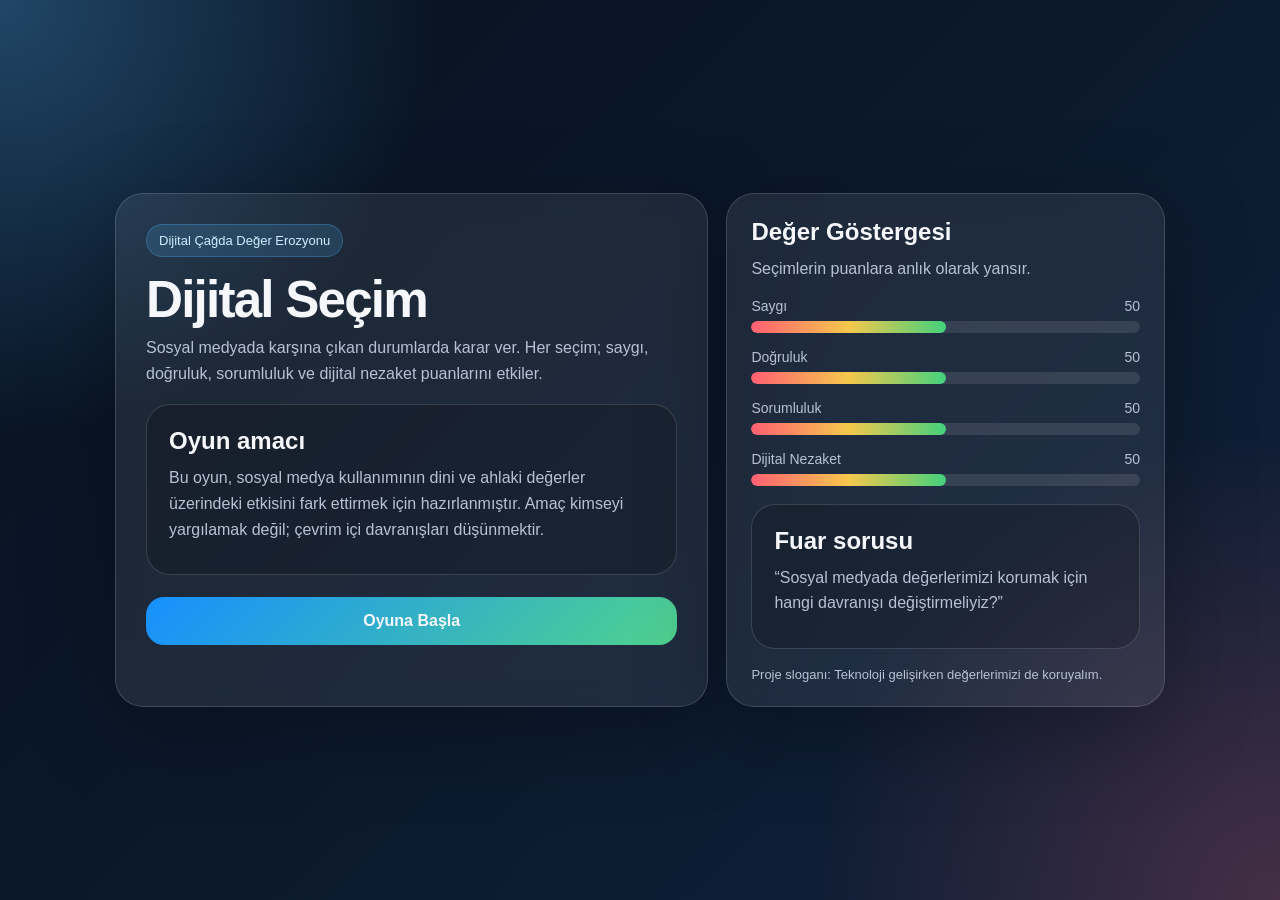
==== index.html @ 3fd540f9 "Rename main.html to index.html" ====
<!DOCTYPE html>
<html lang="tr">
<head>
  <meta charset="UTF-8" />
  <meta name="viewport" content="width=device-width, initial-scale=1.0" />
  <title>Dijital Seçim | Değer Farkındalığı Oyunu</title>
  <style>
    :root {
      --bg-1: #07111f;
      --bg-2: #10213a;
      --card: rgba(255, 255, 255, 0.08);
      --card-2: rgba(255, 255, 255, 0.12);
      --text: #f5f7fb;
      --muted: #b8c2d6;
      --good: #43d17d;
      --warn: #f5c84c;
      --bad: #ff5f72;
      --line: rgba(255, 255, 255, 0.15);
      --accent: #55b7ff;
    }

    * { box-sizing: border-box; }

    body {
      margin: 0;
      min-height: 100vh;
      font-family: Arial, Helvetica, sans-serif;
      color: var(--text);
      background:
        radial-gradient(circle at top left, rgba(85, 183, 255, 0.32), transparent 28%),
        radial-gradient(circle at bottom right, rgba(255, 95, 114, 0.22), transparent 30%),
        linear-gradient(135deg, var(--bg-1), var(--bg-2));
      display: flex;
      align-items: center;
      justify-content: center;
      padding: 22px;
    }

    .app {
      width: min(1050px, 100%);
      display: grid;
      grid-template-columns: 1.15fr 0.85fr;
      gap: 18px;
    }

    .panel, .side {
      background: var(--card);
      border: 1px solid var(--line);
      border-radius: 28px;
      backdrop-filter: blur(14px);
      box-shadow: 0 24px 90px rgba(0, 0, 0, 0.28);
    }

    .panel { padding: 30px; }
    .side { padding: 24px; }

    .tag {
      display: inline-flex;
      gap: 8px;
      align-items: center;
      padding: 8px 12px;
      border-radius: 999px;
      background: rgba(85, 183, 255, 0.16);
      color: #cfeeff;
      font-size: 13px;
      border: 1px solid rgba(85, 183, 255, 0.28);
    }

    h1 {
      margin: 18px 0 8px;
      font-size: clamp(32px, 4vw, 56px);
      line-height: 0.98;
      letter-spacing: -1.8px;
    }

    h2 {
      margin: 0 0 10px;
      font-size: 24px;
    }

    p {
      color: var(--muted);
      line-height: 1.6;
      font-size: 16px;
      margin: 10px 0;
    }

    .screen { display: none; }
    .screen.active { display: block; animation: fade 260ms ease; }

    @keyframes fade {
      from { opacity: 0; transform: translateY(8px); }
      to { opacity: 1; transform: translateY(0); }
    }

    .btns {
      display: grid;
      gap: 12px;
      margin-top: 22px;
    }

    button {
      border: 0;
      cursor: pointer;
      color: var(--text);
      background: var(--card-2);
      border: 1px solid var(--line);
      border-radius: 18px;
      padding: 15px 16px;
      text-align: left;
      font-size: 16px;
      transition: transform 150ms ease, background 150ms ease, border-color 150ms ease;
    }

    button:hover {
      transform: translateY(-2px);
      background: rgba(255, 255, 255, 0.16);
      border-color: rgba(255, 255, 255, 0.32);
    }

    .primary {
      background: linear-gradient(135deg, #168fff, #50d28d);
      border: 0;
      font-weight: 700;
      text-align: center;
    }

    .ghost { text-align: center; }

    .scenario-card {
      margin-top: 18px;
      padding: 22px;
      border-radius: 24px;
      background: rgba(0, 0, 0, 0.20);
      border: 1px solid var(--line);
    }

    .phone {
      min-height: 220px;
      border-radius: 30px;
      border: 10px solid rgba(255, 255, 255, 0.14);
      background: linear-gradient(180deg, rgba(255,255,255,0.10), rgba(255,255,255,0.04));
      padding: 18px;
      position: relative;
      overflow: hidden;
    }

    .post {
      border-radius: 18px;
      background: rgba(255,255,255,0.10);
      padding: 16px;
      border: 1px solid rgba(255,255,255,0.12);
    }

    .post strong { display: block; margin-bottom: 8px; }
    .post small { color: var(--muted); }

    .meter { margin: 16px 0; }
    .meter-row { display: flex; justify-content: space-between; margin-bottom: 7px; color: var(--muted); font-size: 14px; }
    .bar { height: 12px; background: rgba(255,255,255,0.10); border-radius: 999px; overflow: hidden; }
    .fill { height: 100%; width: 50%; border-radius: 999px; transition: width 280ms ease; background: linear-gradient(90deg, var(--bad), var(--warn), var(--good)); }

    .score-box {
      display: grid;
      grid-template-columns: repeat(2, 1fr);
      gap: 12px;
      margin-top: 18px;
    }

    .mini {
      padding: 14px;
      border-radius: 18px;
      background: rgba(255,255,255,0.08);
      border: 1px solid var(--line);
    }

    .mini b { display: block; font-size: 22px; margin-top: 6px; }

    .result-title {
      font-size: clamp(30px, 4vw, 46px);
      margin: 12px 0;
    }

    .notice {
      margin-top: 16px;
      padding: 15px;
      border-radius: 18px;
      background: rgba(245, 200, 76, 0.12);
      border: 1px solid rgba(245, 200, 76, 0.26);
      color: #ffe7a1;
    }

    .footer-note {
      margin-top: 18px;
      font-size: 13px;
      color: var(--muted);
    }

    @media (max-width: 860px) {
      body { align-items: flex-start; }
      .app { grid-template-columns: 1fr; }
      .panel, .side { border-radius: 22px; padding: 22px; }
      .score-box { grid-template-columns: 1fr; }
    }
  </style>
</head>
<body>
  <main class="app">
    <section class="panel">
      <div id="start" class="screen active">
        <span class="tag">Dijital Çağda Değer Erozyonu</span>
        <h1>Dijital Seçim</h1>
        <p>
          Sosyal medyada karşına çıkan durumlarda karar ver. Her seçim; saygı, doğruluk,
          sorumluluk ve dijital nezaket puanlarını etkiler.
        </p>
        <div class="scenario-card">
          <h2>Oyun amacı</h2>
          <p>
            Bu oyun, sosyal medya kullanımının dini ve ahlaki değerler üzerindeki etkisini
            fark ettirmek için hazırlanmıştır. Amaç kimseyi yargılamak değil; çevrim içi
            davranışları düşünmektir.
          </p>
        </div>
        <div class="btns">
          <button class="primary" onclick="startGame()">Oyuna Başla</button>
        </div>
      </div>

      <div id="game" class="screen">
        <span class="tag" id="progressTag">Senaryo 1 / 6</span>
        <h2 id="scenarioTitle">Senaryo</h2>
        <p id="scenarioText"></p>
        <div class="scenario-card">
          <div class="phone">
            <div class="post">
              <strong id="postTitle">Sosyal medya bildirimi</strong>
              <small id="postText"></small>
            </div>
          </div>
        </div>
        <div class="btns" id="choices"></div>
      </div>

      <div id="feedback" class="screen">
        <span class="tag">Seçimin Sonucu</span>
        <h2 id="feedbackTitle"></h2>
        <p id="feedbackText"></p>
        <div class="notice" id="feedbackNotice"></div>
        <div class="btns">
          <button class="primary" onclick="nextScenario()">Devam Et</button>
        </div>
      </div>

      <div id="result" class="screen">
        <span class="tag">Oyun Bitti</span>
        <h1 class="result-title" id="resultTitle"></h1>
        <p id="resultText"></p>
        <div class="score-box">
          <div class="mini">Saygı <b id="finalRespect">0</b></div>
          <div class="mini">Doğruluk <b id="finalTruth">0</b></div>
          <div class="mini">Sorumluluk <b id="finalResponsibility">0</b></div>
          <div class="mini">Dijital Nezaket <b id="finalKindness">0</b></div>
        </div>
        <div class="btns">
          <button class="primary" onclick="restartGame()">Tekrar Oyna</button>
          <button class="ghost" onclick="window.print()">Sonucu Yazdır</button>
        </div>
      </div>
    </section>

    <aside class="side">
      <h2>Değer Göstergesi</h2>
      <p>Seçimlerin puanlara anlık olarak yansır.</p>

      <div class="meter">
        <div class="meter-row"><span>Saygı</span><span id="respectValue">50</span></div>
        <div class="bar"><div class="fill" id="respectBar"></div></div>
      </div>
      <div class="meter">
        <div class="meter-row"><span>Doğruluk</span><span id="truthValue">50</span></div>
        <div class="bar"><div class="fill" id="truthBar"></div></div>
      </div>
      <div class="meter">
        <div class="meter-row"><span>Sorumluluk</span><span id="responsibilityValue">50</span></div>
        <div class="bar"><div class="fill" id="responsibilityBar"></div></div>
      </div>
      <div class="meter">
        <div class="meter-row"><span>Dijital Nezaket</span><span id="kindnessValue">50</span></div>
        <div class="bar"><div class="fill" id="kindnessBar"></div></div>
      </div>

      <div class="scenario-card">
        <h2>Fuar sorusu</h2>
        <p>“Sosyal medyada değerlerimizi korumak için hangi davranışı değiştirmeliyiz?”</p>
      </div>
      <div class="footer-note">
        Proje sloganı: Teknoloji gelişirken değerlerimizi de koruyalım.
      </div>
    </aside>
  </main>

  <script>
    const scenarios = [
      {
        title: "Alay İçeren Paylaşım",
        text: "Bir arkadaşınla dalga geçilen kısa bir video sınıf grubunda paylaşılıyor.",
        postTitle: "Grup paylaşımı",
        postText: "Bir öğrencinin izinsiz çekilmiş görüntüsü komik açıklamalarla paylaşılmış.",
        choices: [
          { text: "Videoyu başkalarına da gönderirim.", effect: { respect: -18, responsibility: -12, kindness: -16 }, title: "Zarar büyüdü", feedback: "İzinsiz ve küçük düşürücü içerik paylaşmak kişinin onurunu zedeler.", notice: "Dijital ortamda da yüz yüze hayattaki saygı ölçüleri geçerlidir." },
          { text: "Sessiz kalırım, karışmam.", effect: { respect: -6, responsibility: -10, kindness: -5 }, title: "Pasif kalındı", feedback: "Sessiz kalmak bazen olumsuz davranışın yayılmasına yol açabilir.", notice: "Doğru davranış, en azından paylaşımı yaymamaktır." },
          { text: "Paylaşmam, grubu uyarırım.", effect: { respect: 15, responsibility: 14, kindness: 15 }, title: "Değeri korudun", feedback: "Kişinin mahremiyetini ve saygınlığını koruyan bir seçim yaptın.", notice: "Saygı, dijital dünyada da temel bir değerdir." }
        ]
      },
      {
        title: "Kaynağı Belirsiz Dini İçerik",
        text: "Sosyal medyada doğruluğu belli olmayan dini bir bilgi karşına çıkıyor.",
        postTitle: "Viral içerik",
        postText: "Paylaşımda kaynak yok; sadece dikkat çekici ve kesin ifadeler kullanılmış.",
        choices: [
          { text: "Hemen paylaşırım, faydalı olabilir.", effect: { truth: -18, responsibility: -10 }, title: "Doğruluk zayıfladı", feedback: "Kaynağı belirsiz dini içerikleri paylaşmak yanlış bilginin yayılmasına neden olabilir.", notice: "Dini konularda kaynak kontrolü daha fazla sorumluluk gerektirir." },
          { text: "Kaynağını araştırırım.", effect: { truth: 18, responsibility: 14 }, title: "Bilinçli seçim", feedback: "Bilgiyi sorgulamak ve güvenilir kaynağa bakmak doğru bir dijital davranıştır.", notice: "Paylaşmadan önce doğrulamak dijital ahlakın parçasıdır." },
          { text: "Yorumlarda sert tartışmaya girerim.", effect: { respect: -10, kindness: -14, truth: -4 }, title: "Üslup bozuldu", feedback: "Doğruyu savunurken kullanılan dil de önemlidir.", notice: "Saygılı üslup, değerleri korumanın bir yoludur." }
        ]
      },
      {
        title: "Hakaretli Yorumlar",
        text: "Bir gönderinin altında inançlara ve kişisel değerlere yönelik küçümseyici yorumlar görüyorsun.",
        postTitle: "Yorumlar bölümü",
        postText: "Bazı kullanıcılar farklı düşünen kişilere hakaret ediyor.",
        choices: [
          { text: "Ben de aynı sertlikle cevap veririm.", effect: { respect: -14, kindness: -16 }, title: "Gerilim arttı", feedback: "Hakarete hakaretle karşılık vermek ortamı daha da kırıcı hale getirir.", notice: "Dijital nezaket, anlaşmazlık anında da korunmalıdır." },
          { text: "Saygılı bir dille karşı görüşümü yazarım.", effect: { respect: 14, kindness: 12, truth: 6 }, title: "Olgun tutum", feedback: "Farklı fikirler karşısında saygılı dil kullanmak değer bilincini güçlendirir.", notice: "Üslup, mesajın kendisi kadar etkilidir." },
          { text: "Hakaretleri beğenirim.", effect: { respect: -16, kindness: -14, responsibility: -8 }, title: "Olumsuzluk desteklendi", feedback: "Beğeni ve etkileşim de bir davranış biçimidir; kırıcı dili görünür kılabilir.", notice: "Etkileşim vermek, içeriği yaymanın bir parçası olabilir." }
        ]
      },
      {
        title: "Mahremiyet ve Gösteriş",
        text: "Bir arkadaşın özel hayatına ait bir görüntü izinsiz olarak paylaşılmış.",
        postTitle: "Hikaye paylaşımı",
        postText: "Görüntü ilgi çekiyor ancak kişinin izni olup olmadığı belli değil.",
        choices: [
          { text: "Ekran görüntüsü alıp saklarım.", effect: { respect: -12, responsibility: -12, kindness: -8 }, title: "Mahremiyet ihlali", feedback: "İzinsiz görüntüleri saklamak veya yaymak mahremiyete zarar verir.", notice: "Mahremiyet, dijital çağda korunması gereken temel değerlerden biridir." },
          { text: "Paylaşımı yaymadan kişiyi uyarırım.", effect: { respect: 14, responsibility: 16, kindness: 10 }, title: "Sorumlu davranış", feedback: "Paylaşımı büyütmeden ilgili kişiyi uyarmak daha doğru bir yoldur.", notice: "Her içeriğe erişebilmek, onu paylaşma hakkı vermez." },
          { text: "Herkes görmüş zaten, ben de paylaşırım.", effect: { respect: -18, responsibility: -16, kindness: -12 }, title: "Zarar çoğaldı", feedback: "Bir yanlışın yaygın olması onu doğru yapmaz.", notice: "Dijital kalabalığa uymak yerine değer temelli karar vermek gerekir." }
        ]
      },
      {
        title: "Kıyaslama Baskısı",
        text: "Sosyal medyada herkesin hayatı kusursuz görünmektedir. Kendini yetersiz hissetmeye başlıyorsun.",
        postTitle: "Akış ekranı",
        postText: "Sürekli başarı, lüks ve kusursuz yaşam görüntüleri karşına çıkıyor.",
        choices: [
          { text: "Kendimi sürekli başkalarıyla kıyaslarım.", effect: { responsibility: -8, kindness: -6 }, title: "Algı baskısı", feedback: "Sosyal medya çoğu zaman hayatın seçilmiş ve düzenlenmiş kısmını gösterir.", notice: "Kendi değerini beğeni ve gösteriş üzerinden ölçmek sağlıklı değildir." },
          { text: "Kullanım süreme sınır koyarım.", effect: { responsibility: 16, kindness: 6 }, title: "Kontrol sende", feedback: "Süreyi kontrol etmek sosyal medyanın etkisini azaltabilir.", notice: "Bilinçli kullanım, değerleri korumanın pratik yollarından biridir." },
          { text: "Daha fazla ilgi görmek için abartılı paylaşımlar yaparım.", effect: { truth: -10, responsibility: -8 }, title: "Gerçeklik zedelendi", feedback: "Onay arayışı, kişinin davranışlarını ve değer algısını etkileyebilir.", notice: "Dijital görünürlük, kişiliğin ölçüsü değildir." }
        ]
      },
      {
        title: "Dijital Zaman Yönetimi",
        text: "Ders, aile ve ibadet/kişisel gelişim zamanın sosyal medya nedeniyle aksıyor.",
        postTitle: "Bildirimler",
        postText: "Arka arkaya gelen bildirimler planladığın işleri geciktiriyor.",
        choices: [
          { text: "Bildirimleri kapatıp belirli saatlerde kullanırım.", effect: { responsibility: 18, truth: 4, kindness: 4 }, title: "Denge kuruldu", feedback: "Teknolojiyi amaç değil araç olarak kullanmak dengeli bir tercihtir.", notice: "Zaman yönetimi, sorumluluk değerinin dijital alandaki karşılığıdır." },
          { text: "Biraz daha bakarım, sonra bırakırım.", effect: { responsibility: -8 }, title: "Erteleme başladı", feedback: "Sınırsız kullanım çoğu zaman planları aksatır.", notice: "Küçük ertelemeler zamanla alışkanlığa dönüşebilir." },
          { text: "Tüm zamanımı akışta geçiririm.", effect: { responsibility: -18, respect: -4 }, title: "Denge kayboldu", feedback: "Sosyal medya günlük sorumlulukların önüne geçtiğinde sorun oluşur.", notice: "Kontrolsüz kullanım değer ve davranış dengesini zayıflatabilir." }
        ]
      }
    ];

    let index = 0;
    let scores = {
      respect: 50,
      truth: 50,
      responsibility: 50,
      kindness: 50
    };

    function clamp(value) {
      return Math.max(0, Math.min(100, value));
    }

    function showScreen(id) {
      document.querySelectorAll('.screen').forEach(screen => screen.classList.remove('active'));
      document.getElementById(id).classList.add('active');
    }

    function updateMeters() {
      const pairs = [
        ['respect', 'respectValue', 'respectBar'],
        ['truth', 'truthValue', 'truthBar'],
        ['responsibility', 'responsibilityValue', 'responsibilityBar'],
        ['kindness', 'kindnessValue', 'kindnessBar']
      ];

      pairs.forEach(([key, valueId, barId]) => {
        document.getElementById(valueId).textContent = scores[key];
        document.getElementById(barId).style.width = scores[key] + '%';
      });
    }

    function startGame() {
      index = 0;
      scores = { respect: 50, truth: 50, responsibility: 50, kindness: 50 };
      updateMeters();
      renderScenario();
      showScreen('game');
    }

    function renderScenario() {
      const scenario = scenarios[index];
      document.getElementById('progressTag').textContent = `Senaryo ${index + 1} / ${scenarios.length}`;
      document.getElementById('scenarioTitle').textContent = scenario.title;
      document.getElementById('scenarioText').textContent = scenario.text;
      document.getElementById('postTitle').textContent = scenario.postTitle;
      document.getElementById('postText').textContent = scenario.postText;

      const choices = document.getElementById('choices');
      choices.innerHTML = '';
      scenario.choices.forEach((choice, choiceIndex) => {
        const button = document.createElement('button');
        button.textContent = choice.text;
        button.onclick = () => choose(choiceIndex);
        choices.appendChild(button);
      });
    }

    function choose(choiceIndex) {
      const choice = scenarios[index].choices[choiceIndex];
      Object.keys(choice.effect).forEach(key => {
        scores[key] = clamp(scores[key] + choice.effect[key]);
      });
      updateMeters();

      document.getElementById('feedbackTitle').textContent = choice.title;
      document.getElementById('feedbackText').textContent = choice.feedback;
      document.getElementById('feedbackNotice').textContent = choice.notice;
      showScreen('feedback');
    }

    function nextScenario() {
      index += 1;
      if (index >= scenarios.length) {
        finishGame();
      } else {
        renderScenario();
        showScreen('game');
      }
    }

    function finishGame() {
      const total = scores.respect + scores.truth + scores.responsibility + scores.kindness;
      const average = Math.round(total / 4);
      let title = '';
      let text = '';

      if (average >= 75) {
        title = 'Bilinçli Dijital Kullanıcı';
        text = 'Seçimlerin, sosyal medyada değerleri koruyan ve sorumluluk alan bir yaklaşım gösteriyor.';
      } else if (average >= 50) {
        title = 'Geliştirilebilir Farkındalık';
        text = 'Bazı seçimlerin olumlu, bazıları riskli. Dijital ortamda paylaşmadan ve tepki vermeden önce düşünmek önemli.';
      } else {
        title = 'Değer Erozyonu Riski';
        text = 'Seçimlerin, sosyal medyada saygı, doğruluk ve sorumluluk açısından dikkat edilmesi gereken noktalar olduğunu gösteriyor.';
      }

      document.getElementById('resultTitle').textContent = title;
      document.getElementById('resultText').textContent = text;
      document.getElementById('finalRespect').textContent = scores.respect;
      document.getElementById('finalTruth').textContent = scores.truth;
      document.getElementById('finalResponsibility').textContent = scores.responsibility;
      document.getElementById('finalKindness').textContent = scores.kindness;
      showScreen('result');
    }

    function restartGame() {
      startGame();
    }

    updateMeters();
  </script>
</body>
</html>
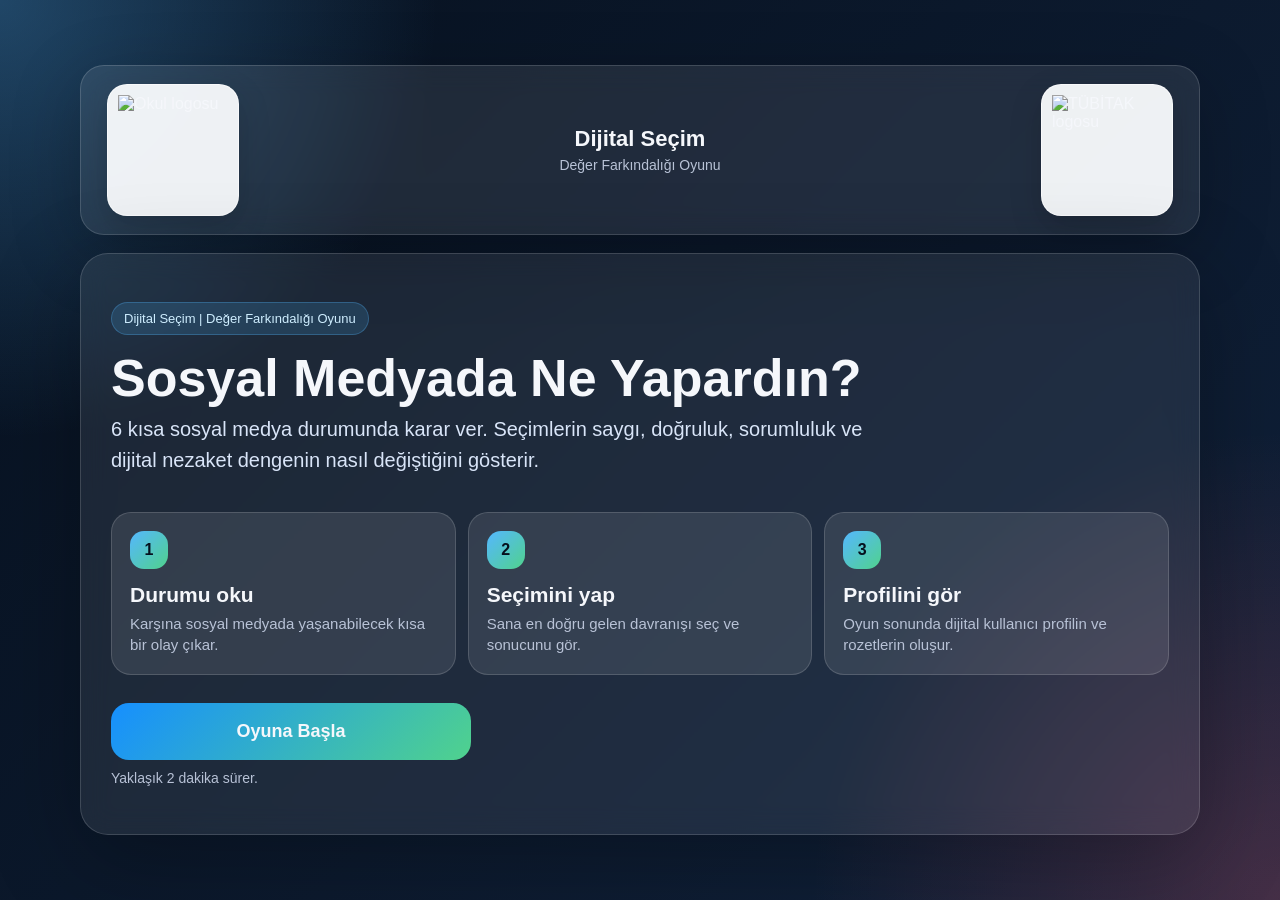
==== commit 83254811: "Add scenarioPool and randomized scenario selection Rename the static scenarios array to scenarioPool" ====
--- a/index.html
+++ b/index.html
@@ -17,6 +17,8 @@
       --bad: #ff5f72;
       --line: rgba(255, 255, 255, 0.15);
       --accent: #55b7ff;
+      --accent-2: #50d28d;
+      --ink: #121820;
     }
 
     * { box-sizing: border-box; }
@@ -37,10 +39,156 @@
     }
 
     .app {
-      width: min(1050px, 100%);
+      width: min(1120px, 100%);
       display: grid;
       grid-template-columns: 1.15fr 0.85fr;
       gap: 18px;
+    }
+
+    .brand-strip {
+      grid-column: 1 / -1;
+      display: grid;
+      grid-template-columns: 142px minmax(0, 1fr) 142px;
+      align-items: center;
+      gap: 22px;
+      min-height: 150px;
+      padding: 18px 26px;
+      background: rgba(255, 255, 255, 0.09);
+      border: 1px solid var(--line);
+      border-radius: 24px;
+      backdrop-filter: blur(14px);
+      box-shadow: 0 18px 70px rgba(0, 0, 0, 0.22);
+    }
+
+    .logo-frame {
+      display: flex;
+      align-items: center;
+      justify-content: center;
+      background: rgba(248, 250, 252, 0.96);
+      border: 1px solid rgba(255, 255, 255, 0.62);
+      border-radius: 20px;
+      box-shadow: 0 12px 32px rgba(0, 0, 0, 0.18);
+    }
+
+    .logo-frame.school-frame {
+      width: 132px;
+      height: 132px;
+      justify-self: start;
+      padding: 10px;
+    }
+
+    .logo-frame.tubitak-frame {
+      width: 132px;
+      height: 132px;
+      justify-self: end;
+      padding: 10px;
+    }
+
+    .brand-logo {
+      width: 100%;
+      height: 100%;
+      object-fit: contain;
+      display: block;
+    }
+
+    .brand-title {
+      min-width: 0;
+      text-align: center;
+      line-height: 1.2;
+    }
+
+    .brand-title strong {
+      display: block;
+      font-size: 22px;
+      letter-spacing: 0;
+    }
+
+    .brand-title span {
+      display: block;
+      margin-top: 4px;
+      color: var(--muted);
+      font-size: 14px;
+    }
+
+    .app[data-screen="start"] .panel {
+      grid-column: 1 / -1;
+    }
+
+    .app[data-screen="start"] .side {
+      display: none;
+    }
+
+    .start-screen {
+      min-height: 520px;
+      display: grid;
+      align-content: center;
+    }
+
+    .start-hero {
+      max-width: 820px;
+    }
+
+    .hero-copy {
+      max-width: 760px;
+      color: #d9e5f8;
+      font-size: 20px;
+      line-height: 1.55;
+    }
+
+    .play-steps {
+      display: grid;
+      grid-template-columns: repeat(3, 1fr);
+      gap: 12px;
+      margin-top: 26px;
+    }
+
+    .play-step {
+      min-height: 138px;
+      padding: 18px;
+      border-radius: 20px;
+      background: rgba(255,255,255,0.10);
+      border: 1px solid var(--line);
+    }
+
+    .step-number {
+      width: 38px;
+      height: 38px;
+      display: grid;
+      place-items: center;
+      margin-bottom: 14px;
+      border-radius: 14px;
+      background: linear-gradient(135deg, var(--accent), var(--accent-2));
+      color: #06101d;
+      font-weight: 800;
+    }
+
+    .play-step b {
+      display: block;
+      margin-bottom: 6px;
+      font-size: 21px;
+    }
+
+    .play-step span:not(.step-number) {
+      color: var(--muted);
+      font-size: 15px;
+      line-height: 1.45;
+    }
+
+    .start-action {
+      display: grid;
+      gap: 10px;
+      margin-top: 28px;
+    }
+
+    .start-action .primary {
+      max-width: 360px;
+      padding: 18px 22px;
+      font-size: 18px;
+    }
+
+    .time-note {
+      color: var(--muted);
+      font-size: 14px;
     }
 
     .panel, .side {
@@ -68,9 +216,9 @@
 
     h1 {
       margin: 18px 0 8px;
-      font-size: clamp(32px, 4vw, 56px);
+      font-size: 52px;
       line-height: 0.98;
-      letter-spacing: -1.8px;
+      letter-spacing: 0;
     }
 
     h2 {
@@ -87,6 +235,7 @@
 
     .screen { display: none; }
     .screen.active { display: block; animation: fade 260ms ease; }
+    .screen.active.start-screen { display: grid; }
 
     @keyframes fade {
       from { opacity: 0; transform: translateY(8px); }
@@ -127,20 +276,90 @@
 
     .ghost { text-align: center; }
 
+    .choice-button {
+      display: grid;
+      gap: 6px;
+    }
+
+    .choice-title {
+      font-weight: 700;
+      line-height: 1.35;
+    }
+
+    .scenario-head {
+      display: flex;
+      align-items: center;
+      gap: 14px;
+      margin-top: 18px;
+    }
+
+    .category-icon {
+      width: 54px;
+      height: 54px;
+      flex: 0 0 54px;
+      display: grid;
+      place-items: center;
+      border-radius: 18px;
+      background: linear-gradient(135deg, rgba(85, 183, 255, 0.28), rgba(80, 210, 141, 0.22));
+      border: 1px solid rgba(255,255,255,0.18);
+      color: #ffffff;
+      font-size: 20px;
+      font-weight: 800;
+    }
+
+    .scenario-kicker {
+      margin: 0 0 4px;
+      color: var(--muted);
+      font-size: 13px;
+    }
+
+    .scenario-head h2 {
+      margin: 0;
+    }
+
+    .decision-box {
+      margin-top: 18px;
+      padding: 20px;
+      border-radius: 22px;
+      background: rgba(85, 183, 255, 0.16);
+      border: 1px solid rgba(85, 183, 255, 0.34);
+      box-shadow: inset 0 1px 0 rgba(255,255,255,0.08);
+    }
+
+    .decision-label {
+      display: inline-flex;
+      margin-bottom: 10px;
+      padding: 6px 10px;
+      border-radius: 999px;
+      background: rgba(255,255,255,0.14);
+      color: #d8f1ff;
+      font-size: 12px;
+      font-weight: 700;
+      letter-spacing: 0;
+    }
+
+    .decision-box p {
+      margin: 0;
+      color: #ffffff;
+      font-size: 19px;
+      line-height: 1.55;
+      font-weight: 700;
+    }
+
     .scenario-card {
       margin-top: 18px;
-      padding: 22px;
+      padding: 18px;
       border-radius: 24px;
       background: rgba(0, 0, 0, 0.20);
       border: 1px solid var(--line);
     }
 
     .phone {
-      min-height: 220px;
-      border-radius: 30px;
-      border: 10px solid rgba(255, 255, 255, 0.14);
+      min-height: 142px;
+      border-radius: 24px;
+      border: 7px solid rgba(255, 255, 255, 0.14);
       background: linear-gradient(180deg, rgba(255,255,255,0.10), rgba(255,255,255,0.04));
-      padding: 18px;
+      padding: 14px;
       position: relative;
       overflow: hidden;
     }
@@ -155,8 +374,77 @@
     .post strong { display: block; margin-bottom: 8px; }
     .post small { color: var(--muted); }
 
+    .post-chip {
+      display: inline-flex;
+      margin-bottom: 10px;
+      padding: 6px 9px;
+      border-radius: 999px;
+      background: rgba(80, 210, 141, 0.16);
+      color: #c9f7df;
+      font-size: 12px;
+      border: 1px solid rgba(80, 210, 141, 0.28);
+    }
+
+    .feedback-grid {
+      display: grid;
+      gap: 12px;
+      margin-top: 18px;
+    }
+
+    .feedback-item {
+      padding: 16px;
+      border-radius: 18px;
+      background: rgba(255,255,255,0.08);
+      border: 1px solid var(--line);
+    }
+
+    .feedback-item b {
+      display: block;
+      margin-bottom: 6px;
+      color: #ffffff;
+    }
+
+    .feedback-item p {
+      margin: 0;
+      font-size: 15px;
+    }
+
+    .choice-prompt {
+      margin-top: 20px;
+      padding: 16px 18px;
+      border-radius: 18px;
+      background: rgba(80, 210, 141, 0.13);
+      border: 1px solid rgba(80, 210, 141, 0.30);
+    }
+
+    .choice-prompt strong {
+      display: block;
+      font-size: 22px;
+      line-height: 1.25;
+    }
+
+    .choice-prompt span {
+      display: block;
+      margin-top: 5px;
+      color: var(--muted);
+      font-size: 14px;
+    }
+
     .meter { margin: 16px 0; }
-    .meter-row { display: flex; justify-content: space-between; margin-bottom: 7px; color: var(--muted); font-size: 14px; }
+    .meter-row { display: flex; justify-content: space-between; gap: 10px; margin-bottom: 7px; color: var(--muted); font-size: 14px; }
+    .meter-score { display: inline-flex; align-items: center; gap: 8px; color: var(--text); }
+    .status {
+      min-width: 62px;
+      padding: 3px 8px;
+      border-radius: 999px;
+      text-align: center;
+      font-size: 12px;
+      color: var(--ink);
+      background: var(--warn);
+    }
+    .status.low { background: var(--bad); color: #ffffff; }
+    .status.balanced { background: var(--warn); }
+    .status.strong { background: var(--good); }
     .bar { height: 12px; background: rgba(255,255,255,0.10); border-radius: 999px; overflow: hidden; }
     .fill { height: 100%; width: 50%; border-radius: 999px; transition: width 280ms ease; background: linear-gradient(90deg, var(--bad), var(--warn), var(--good)); }
 
@@ -177,8 +465,45 @@
     .mini b { display: block; font-size: 22px; margin-top: 6px; }
 
     .result-title {
-      font-size: clamp(30px, 4vw, 46px);
+      font-size: 42px;
       margin: 12px 0;
+    }
+
+    .result-summary {
+      display: grid;
+      grid-template-columns: repeat(3, 1fr);
+      gap: 12px;
+      margin-top: 18px;
+    }
+
+    .badge-list {
+      display: flex;
+      flex-wrap: wrap;
+      gap: 10px;
+      margin-top: 18px;
+    }
+
+    .badge {
+      display: inline-flex;
+      align-items: center;
+      gap: 8px;
+      padding: 10px 12px;
+      border-radius: 999px;
+      background: rgba(80, 210, 141, 0.15);
+      border: 1px solid rgba(80, 210, 141, 0.30);
+      color: #d9ffe9;
+      font-size: 14px;
+      font-weight: 700;
+    }
+
+    .badge-mark {
+      width: 22px;
+      height: 22px;
+      display: grid;
+      place-items: center;
+      border-radius: 50%;
+      background: rgba(80, 210, 141, 0.28);
+      font-size: 12px;
     }
 
     .notice {
@@ -190,6 +515,29 @@
       color: #ffe7a1;
     }
 
+    .side-card {
+      margin-top: 18px;
+      padding: 18px;
+      border-radius: 20px;
+      background: rgba(0, 0, 0, 0.18);
+      border: 1px solid var(--line);
+    }
+
+    .side-card h3 {
+      margin: 0 0 8px;
+      font-size: 17px;
+    }
+
+    .side-card p {
+      margin: 0;
+      font-size: 14px;
+    }
+
+    .fuar-question {
+      background: rgba(85, 183, 255, 0.13);
+      border-color: rgba(85, 183, 255, 0.28);
+    }
+
     .footer-note {
       margin-top: 18px;
       font-size: 13px;
@@ -199,53 +547,193 @@
     @media (max-width: 860px) {
       body { align-items: flex-start; }
       .app { grid-template-columns: 1fr; }
+      .brand-strip {
+        grid-template-columns: 86px minmax(0, 1fr) 86px;
+        gap: 12px;
+        min-height: 102px;
+        padding: 12px 14px;
+        border-radius: 22px;
+      }
+      .logo-frame {
+        border-radius: 16px;
+      }
+      .logo-frame.school-frame {
+        width: 82px;
+        height: 82px;
+        padding: 7px;
+      }
+      .logo-frame.tubitak-frame {
+        width: 82px;
+        height: 82px;
+        padding: 7px;
+      }
+      .brand-title strong { font-size: 18px; }
+      .brand-title span { font-size: 12px; }
+      h1 { font-size: 38px; }
+      .result-title { font-size: 34px; }
+      .start-screen {
+        min-height: auto;
+      }
+      .play-steps,
+      .result-summary {
+        grid-template-columns: 1fr;
+      }
+      .play-step {
+        min-height: auto;
+      }
+      .hero-copy { font-size: 17px; }
+      .start-action .primary {
+        max-width: none;
+      }
+      .scenario-head {
+        align-items: flex-start;
+      }
+      .decision-box p { font-size: 17px; }
+      .choice-prompt strong { font-size: 20px; }
       .panel, .side { border-radius: 22px; padding: 22px; }
       .score-box { grid-template-columns: 1fr; }
+    }
+
+    @media print {
+      body {
+        background: #ffffff;
+        color: #111111;
+        display: block;
+        padding: 0;
+      }
+
+      .app {
+        width: 100%;
+        display: block;
+      }
+
+      .brand-strip,
+      .panel,
+      .side {
+        box-shadow: none;
+        background: #ffffff;
+        color: #111111;
+        border-color: #dddddd;
+        break-inside: avoid;
+      }
+
+      .side,
+      .btns,
+      #start,
+      #game,
+      #feedback {
+        display: none !important;
+      }
+
+      #result {
+        display: block !important;
+      }
+
+      p,
+      .mini,
+      .feedback-item,
+      .notice {
+        color: #222222;
+      }
     }
   </style>
 </head>
 <body>
-  <main class="app">
+  <main class="app" data-screen="start">
+    <header class="brand-strip" aria-label="Proje kurum logoları">
+      <div class="logo-frame school-frame">
+        <img class="brand-logo" src="Logolar/Okul_logo.png" alt="Okul logosu" />
+      </div>
+      <div class="brand-title">
+        <strong>Dijital Seçim</strong>
+        <span>Değer Farkındalığı Oyunu</span>
+      </div>
+      <div class="logo-frame tubitak-frame">
+        <img class="brand-logo" src="Logolar/T%C3%9CB%C4%B0TAK_logo.png" alt="TÜBİTAK logosu" />
+      </div>
+    </header>
+
     <section class="panel">
-      <div id="start" class="screen active">
-        <span class="tag">Dijital Çağda Değer Erozyonu</span>
-        <h1>Dijital Seçim</h1>
-        <p>
-          Sosyal medyada karşına çıkan durumlarda karar ver. Her seçim; saygı, doğruluk,
-          sorumluluk ve dijital nezaket puanlarını etkiler.
-        </p>
-        <div class="scenario-card">
-          <h2>Oyun amacı</h2>
-          <p>
-            Bu oyun, sosyal medya kullanımının dini ve ahlaki değerler üzerindeki etkisini
-            fark ettirmek için hazırlanmıştır. Amaç kimseyi yargılamak değil; çevrim içi
-            davranışları düşünmektir.
+      <div id="start" class="screen active start-screen">
+        <div class="start-hero">
+          <span class="tag">Dijital Seçim | Değer Farkındalığı Oyunu</span>
+          <h1>Sosyal Medyada Ne Yapardın?</h1>
+          <p class="hero-copy">
+            6 kısa sosyal medya durumunda karar ver. Seçimlerin saygı, doğruluk,
+            sorumluluk ve dijital nezaket dengenin nasıl değiştiğini gösterir.
           </p>
         </div>
-        <div class="btns">
+
+        <div class="play-steps" aria-label="Oyun nasıl oynanır">
+          <div class="play-step">
+            <span class="step-number">1</span>
+            <b>Durumu oku</b>
+            <span>Karşına sosyal medyada yaşanabilecek kısa bir olay çıkar.</span>
+          </div>
+          <div class="play-step">
+            <span class="step-number">2</span>
+            <b>Seçimini yap</b>
+            <span>Sana en doğru gelen davranışı seç ve sonucunu gör.</span>
+          </div>
+          <div class="play-step">
+            <span class="step-number">3</span>
+            <b>Profilini gör</b>
+            <span>Oyun sonunda dijital kullanıcı profilin ve rozetlerin oluşur.</span>
+          </div>
+        </div>
+
+        <div class="start-action">
           <button class="primary" onclick="startGame()">Oyuna Başla</button>
+          <span class="time-note">Yaklaşık 2 dakika sürer.</span>
         </div>
       </div>
 
       <div id="game" class="screen">
         <span class="tag" id="progressTag">Senaryo 1 / 6</span>
-        <h2 id="scenarioTitle">Senaryo</h2>
-        <p id="scenarioText"></p>
+        <div class="scenario-head">
+          <div class="category-icon" id="categoryIcon">D</div>
+          <div>
+            <p class="scenario-kicker" id="categoryName">Dijital davranış</p>
+            <h2 id="scenarioTitle">Senaryo</h2>
+          </div>
+        </div>
+        <div class="decision-box">
+          <span class="decision-label">Durum</span>
+          <p id="scenarioText"></p>
+        </div>
+        <div class="choice-prompt">
+          <strong>Bu durumda ne yaparsın?</strong>
+          <span>Aşağıdaki seçeneklerden sana en doğru gelen davranışı seç.</span>
+        </div>
+        <div class="btns" id="choices"></div>
         <div class="scenario-card">
           <div class="phone">
             <div class="post">
+              <span class="post-chip" id="postCategory">Sosyal medya</span>
               <strong id="postTitle">Sosyal medya bildirimi</strong>
               <small id="postText"></small>
             </div>
           </div>
         </div>
-        <div class="btns" id="choices"></div>
       </div>
 
       <div id="feedback" class="screen">
         <span class="tag">Seçimin Sonucu</span>
         <h2 id="feedbackTitle"></h2>
-        <p id="feedbackText"></p>
+        <div class="feedback-grid">
+          <div class="feedback-item">
+            <b>Ne oldu?</b>
+            <p id="feedbackWhat"></p>
+          </div>
+          <div class="feedback-item">
+            <b>Hangi değer etkilendi?</b>
+            <p id="feedbackImpact"></p>
+          </div>
+          <div class="feedback-item">
+            <b>Daha iyi davranış ne olurdu?</b>
+            <p id="feedbackBetter"></p>
+          </div>
+        </div>
         <div class="notice" id="feedbackNotice"></div>
         <div class="btns">
           <button class="primary" onclick="nextScenario()">Devam Et</button>
@@ -256,11 +744,22 @@
         <span class="tag">Oyun Bitti</span>
         <h1 class="result-title" id="resultTitle"></h1>
         <p id="resultText"></p>
+        <div class="result-summary">
+          <div class="mini">Ortalama Puan <b id="finalAverage">0</b></div>
+          <div class="mini">Güçlü Değer <b id="strongestValue">-</b></div>
+          <div class="mini">Gelişecek Değer <b id="weakestValue">-</b></div>
+        </div>
+        <div class="badge-list" id="badgeList" aria-label="Kazanılan rozetler"></div>
         <div class="score-box">
           <div class="mini">Saygı <b id="finalRespect">0</b></div>
           <div class="mini">Doğruluk <b id="finalTruth">0</b></div>
           <div class="mini">Sorumluluk <b id="finalResponsibility">0</b></div>
           <div class="mini">Dijital Nezaket <b id="finalKindness">0</b></div>
+        </div>
+        <div class="notice" id="resultAdvice"></div>
+        <div class="scenario-card fuar-question">
+          <h2>Fuar sorusu</h2>
+          <p>“Sosyal medyada değerlerimizi korumak için hangi davranışı değiştirmeliyiz?”</p>
         </div>
         <div class="btns">
           <button class="primary" onclick="restartGame()">Tekrar Oyna</button>
@@ -274,23 +773,28 @@
       <p>Seçimlerin puanlara anlık olarak yansır.</p>
 
       <div class="meter">
-        <div class="meter-row"><span>Saygı</span><span id="respectValue">50</span></div>
+        <div class="meter-row"><span>Saygı</span><span class="meter-score"><span id="respectValue">50</span><span class="status balanced" id="respectStatus">dengeli</span></span></div>
         <div class="bar"><div class="fill" id="respectBar"></div></div>
       </div>
       <div class="meter">
-        <div class="meter-row"><span>Doğruluk</span><span id="truthValue">50</span></div>
+        <div class="meter-row"><span>Doğruluk</span><span class="meter-score"><span id="truthValue">50</span><span class="status balanced" id="truthStatus">dengeli</span></span></div>
         <div class="bar"><div class="fill" id="truthBar"></div></div>
       </div>
       <div class="meter">
-        <div class="meter-row"><span>Sorumluluk</span><span id="responsibilityValue">50</span></div>
+        <div class="meter-row"><span>Sorumluluk</span><span class="meter-score"><span id="responsibilityValue">50</span><span class="status balanced" id="responsibilityStatus">dengeli</span></span></div>
         <div class="bar"><div class="fill" id="responsibilityBar"></div></div>
       </div>
       <div class="meter">
-        <div class="meter-row"><span>Dijital Nezaket</span><span id="kindnessValue">50</span></div>
+        <div class="meter-row"><span>Dijital Nezaket</span><span class="meter-score"><span id="kindnessValue">50</span><span class="status balanced" id="kindnessStatus">dengeli</span></span></div>
         <div class="bar"><div class="fill" id="kindnessBar"></div></div>
       </div>
 
-      <div class="scenario-card">
+      <div class="side-card">
+        <h3>Anlık kazanım</h3>
+        <p id="currentInsight">Oyuna başlayınca her seçimin hangi değeri etkilediği burada görünecek.</p>
+      </div>
+
+      <div class="scenario-card fuar-question">
         <h2>Fuar sorusu</h2>
         <p>“Sosyal medyada değerlerimizi korumak için hangi davranışı değiştirmeliyiz?”</p>
       </div>
@@ -301,75 +805,878 @@
   </main>
 
   <script>
-    const scenarios = [
-      {
-        title: "Alay İçeren Paylaşım",
-        text: "Bir arkadaşınla dalga geçilen kısa bir video sınıf grubunda paylaşılıyor.",
-        postTitle: "Grup paylaşımı",
-        postText: "Bir öğrencinin izinsiz çekilmiş görüntüsü komik açıklamalarla paylaşılmış.",
-        choices: [
-          { text: "Videoyu başkalarına da gönderirim.", effect: { respect: -18, responsibility: -12, kindness: -16 }, title: "Zarar büyüdü", feedback: "İzinsiz ve küçük düşürücü içerik paylaşmak kişinin onurunu zedeler.", notice: "Dijital ortamda da yüz yüze hayattaki saygı ölçüleri geçerlidir." },
-          { text: "Sessiz kalırım, karışmam.", effect: { respect: -6, responsibility: -10, kindness: -5 }, title: "Pasif kalındı", feedback: "Sessiz kalmak bazen olumsuz davranışın yayılmasına yol açabilir.", notice: "Doğru davranış, en azından paylaşımı yaymamaktır." },
-          { text: "Paylaşmam, grubu uyarırım.", effect: { respect: 15, responsibility: 14, kindness: 15 }, title: "Değeri korudun", feedback: "Kişinin mahremiyetini ve saygınlığını koruyan bir seçim yaptın.", notice: "Saygı, dijital dünyada da temel bir değerdir." }
-        ]
-      },
-      {
-        title: "Kaynağı Belirsiz Dini İçerik",
-        text: "Sosyal medyada doğruluğu belli olmayan dini bir bilgi karşına çıkıyor.",
-        postTitle: "Viral içerik",
-        postText: "Paylaşımda kaynak yok; sadece dikkat çekici ve kesin ifadeler kullanılmış.",
-        choices: [
-          { text: "Hemen paylaşırım, faydalı olabilir.", effect: { truth: -18, responsibility: -10 }, title: "Doğruluk zayıfladı", feedback: "Kaynağı belirsiz dini içerikleri paylaşmak yanlış bilginin yayılmasına neden olabilir.", notice: "Dini konularda kaynak kontrolü daha fazla sorumluluk gerektirir." },
-          { text: "Kaynağını araştırırım.", effect: { truth: 18, responsibility: 14 }, title: "Bilinçli seçim", feedback: "Bilgiyi sorgulamak ve güvenilir kaynağa bakmak doğru bir dijital davranıştır.", notice: "Paylaşmadan önce doğrulamak dijital ahlakın parçasıdır." },
-          { text: "Yorumlarda sert tartışmaya girerim.", effect: { respect: -10, kindness: -14, truth: -4 }, title: "Üslup bozuldu", feedback: "Doğruyu savunurken kullanılan dil de önemlidir.", notice: "Saygılı üslup, değerleri korumanın bir yoludur." }
-        ]
-      },
-      {
-        title: "Hakaretli Yorumlar",
-        text: "Bir gönderinin altında inançlara ve kişisel değerlere yönelik küçümseyici yorumlar görüyorsun.",
-        postTitle: "Yorumlar bölümü",
-        postText: "Bazı kullanıcılar farklı düşünen kişilere hakaret ediyor.",
-        choices: [
-          { text: "Ben de aynı sertlikle cevap veririm.", effect: { respect: -14, kindness: -16 }, title: "Gerilim arttı", feedback: "Hakarete hakaretle karşılık vermek ortamı daha da kırıcı hale getirir.", notice: "Dijital nezaket, anlaşmazlık anında da korunmalıdır." },
-          { text: "Saygılı bir dille karşı görüşümü yazarım.", effect: { respect: 14, kindness: 12, truth: 6 }, title: "Olgun tutum", feedback: "Farklı fikirler karşısında saygılı dil kullanmak değer bilincini güçlendirir.", notice: "Üslup, mesajın kendisi kadar etkilidir." },
-          { text: "Hakaretleri beğenirim.", effect: { respect: -16, kindness: -14, responsibility: -8 }, title: "Olumsuzluk desteklendi", feedback: "Beğeni ve etkileşim de bir davranış biçimidir; kırıcı dili görünür kılabilir.", notice: "Etkileşim vermek, içeriği yaymanın bir parçası olabilir." }
-        ]
-      },
-      {
-        title: "Mahremiyet ve Gösteriş",
-        text: "Bir arkadaşın özel hayatına ait bir görüntü izinsiz olarak paylaşılmış.",
-        postTitle: "Hikaye paylaşımı",
-        postText: "Görüntü ilgi çekiyor ancak kişinin izni olup olmadığı belli değil.",
-        choices: [
-          { text: "Ekran görüntüsü alıp saklarım.", effect: { respect: -12, responsibility: -12, kindness: -8 }, title: "Mahremiyet ihlali", feedback: "İzinsiz görüntüleri saklamak veya yaymak mahremiyete zarar verir.", notice: "Mahremiyet, dijital çağda korunması gereken temel değerlerden biridir." },
-          { text: "Paylaşımı yaymadan kişiyi uyarırım.", effect: { respect: 14, responsibility: 16, kindness: 10 }, title: "Sorumlu davranış", feedback: "Paylaşımı büyütmeden ilgili kişiyi uyarmak daha doğru bir yoldur.", notice: "Her içeriğe erişebilmek, onu paylaşma hakkı vermez." },
-          { text: "Herkes görmüş zaten, ben de paylaşırım.", effect: { respect: -18, responsibility: -16, kindness: -12 }, title: "Zarar çoğaldı", feedback: "Bir yanlışın yaygın olması onu doğru yapmaz.", notice: "Dijital kalabalığa uymak yerine değer temelli karar vermek gerekir." }
-        ]
-      },
-      {
-        title: "Kıyaslama Baskısı",
-        text: "Sosyal medyada herkesin hayatı kusursuz görünmektedir. Kendini yetersiz hissetmeye başlıyorsun.",
-        postTitle: "Akış ekranı",
-        postText: "Sürekli başarı, lüks ve kusursuz yaşam görüntüleri karşına çıkıyor.",
-        choices: [
-          { text: "Kendimi sürekli başkalarıyla kıyaslarım.", effect: { responsibility: -8, kindness: -6 }, title: "Algı baskısı", feedback: "Sosyal medya çoğu zaman hayatın seçilmiş ve düzenlenmiş kısmını gösterir.", notice: "Kendi değerini beğeni ve gösteriş üzerinden ölçmek sağlıklı değildir." },
-          { text: "Kullanım süreme sınır koyarım.", effect: { responsibility: 16, kindness: 6 }, title: "Kontrol sende", feedback: "Süreyi kontrol etmek sosyal medyanın etkisini azaltabilir.", notice: "Bilinçli kullanım, değerleri korumanın pratik yollarından biridir." },
-          { text: "Daha fazla ilgi görmek için abartılı paylaşımlar yaparım.", effect: { truth: -10, responsibility: -8 }, title: "Gerçeklik zedelendi", feedback: "Onay arayışı, kişinin davranışlarını ve değer algısını etkileyebilir.", notice: "Dijital görünürlük, kişiliğin ölçüsü değildir." }
-        ]
-      },
-      {
-        title: "Dijital Zaman Yönetimi",
-        text: "Ders, aile ve ibadet/kişisel gelişim zamanın sosyal medya nedeniyle aksıyor.",
-        postTitle: "Bildirimler",
-        postText: "Arka arkaya gelen bildirimler planladığın işleri geciktiriyor.",
-        choices: [
-          { text: "Bildirimleri kapatıp belirli saatlerde kullanırım.", effect: { responsibility: 18, truth: 4, kindness: 4 }, title: "Denge kuruldu", feedback: "Teknolojiyi amaç değil araç olarak kullanmak dengeli bir tercihtir.", notice: "Zaman yönetimi, sorumluluk değerinin dijital alandaki karşılığıdır." },
-          { text: "Biraz daha bakarım, sonra bırakırım.", effect: { responsibility: -8 }, title: "Erteleme başladı", feedback: "Sınırsız kullanım çoğu zaman planları aksatır.", notice: "Küçük ertelemeler zamanla alışkanlığa dönüşebilir." },
-          { text: "Tüm zamanımı akışta geçiririm.", effect: { responsibility: -18, respect: -4 }, title: "Denge kayboldu", feedback: "Sosyal medya günlük sorumlulukların önüne geçtiğinde sorun oluşur.", notice: "Kontrolsüz kullanım değer ve davranış dengesini zayıflatabilir." }
+    const valueMeta = {
+      respect: {
+        label: 'Saygı',
+        badge: 'Saygılı Kullanıcı',
+        mark: 'S',
+        advice: 'Tepki vermeden önce karşıdaki kişinin onurunu ve mahremiyetini düşün.'
+      },
+      truth: {
+        label: 'Doğruluk',
+        badge: 'Doğruluk Dedektifi',
+        mark: 'D',
+        advice: 'Paylaşmadan önce kaynağı, tarihi ve güvenilirliği kontrol et.'
+      },
+      responsibility: {
+        label: 'Sorumluluk',
+        badge: 'Sorumlu Dijital Yurttaş',
+        mark: 'SO',
+        advice: 'Etkileşimlerinin başkalarına ve kendi zamanına etkisini hesaba kat.'
+      },
+      kindness: {
+        label: 'Dijital Nezaket',
+        badge: 'Nezaket Elçisi',
+        mark: 'N',
+        advice: 'Fikir ayrılığında bile dili yumuşak, açık ve kırmadan kullan.'
+      }
+    };
+
+    const scenarioPool = [
+      {
+        title: 'Alay İçeren Paylaşım',
+        category: 'Paylaşım ve saygı',
+        icon: 'P',
+        tip: 'Bir içeriği yaymak, o davranışa ortak olmak anlamına gelebilir.',
+        text: 'Bir arkadaşınla dalga geçilen kısa bir video sınıf grubunda paylaşılıyor.',
+        postTitle: 'Grup paylaşımı',
+        postText: 'Bir öğrencinin izinsiz çekilmiş görüntüsü komik açıklamalarla paylaşılmış.',
+        choices: [
+          {
+            text: 'Videoyu başkalarına da gönderirim.',
+            effect: { respect: -18, responsibility: -12, kindness: -16 },
+            title: 'Zarar büyüdü',
+            what: 'İzinsiz ve küçük düşürücü içerik daha fazla kişiye ulaştı.',
+            better: 'Videoyu yaymamak ve grupta kırıcı paylaşımı durdurmak daha doğru olurdu.',
+            notice: 'Dijital ortamda da yüz yüze hayattaki saygı ölçüleri geçerlidir.'
+          },
+          {
+            text: 'Sessiz kalırım, karışmam.',
+            effect: { respect: -6, responsibility: -10, kindness: -5 },
+            title: 'Pasif kalındı',
+            what: 'İçeriği yaymadın ama olumsuz davranışa açık bir sınır da koymadın.',
+            better: 'En azından paylaşımı yaymamak ve güvenli bir dille grubu uyarmak gerekir.',
+            notice: 'Bazen sessizlik, yanlış davranışın normal görünmesine yol açabilir.'
+          },
+          {
+            text: 'Paylaşmam, grubu uyarırım.',
+            effect: { respect: 15, responsibility: 14, kindness: 15 },
+            title: 'Değeri korudun',
+            what: 'Kişinin mahremiyetini ve saygınlığını koruyan bir tercih yaptın.',
+            better: 'Bu davranışı sürdürmek ve gerekirse ilgili kişiden paylaşımı kaldırmasını istemek iyi bir adımdır.',
+            notice: 'Saygı, dijital dünyada da temel bir değerdir.'
+          }
+        ]
+      },
+      {
+        title: 'Kaynağı Belirsiz Dini İçerik',
+        category: 'Doğruluk ve kaynak',
+        icon: 'K',
+        tip: 'Dini ve ahlaki konularda hızlı paylaşım yerine kaynak kontrolü önemlidir.',
+        text: 'Sosyal medyada doğruluğu belli olmayan dini bir bilgi karşına çıkıyor.',
+        postTitle: 'Viral içerik',
+        postText: 'Paylaşımda kaynak yok; sadece dikkat çekici ve kesin ifadeler kullanılmış.',
+        choices: [
+          {
+            text: 'Hemen paylaşırım, faydalı olabilir.',
+            effect: { truth: -18, responsibility: -10 },
+            title: 'Doğruluk zayıfladı',
+            what: 'Kaynağı belirsiz bilgi iyi niyetle bile yanlış bilginin yayılmasına neden olabilir.',
+            better: 'Paylaşmadan önce güvenilir kaynaklara bakmak ve emin değilsen paylaşmamak gerekir.',
+            notice: 'Dini konularda kaynak kontrolü daha fazla sorumluluk gerektirir.'
+          },
+          {
+            text: 'Kaynağını araştırırım.',
+            effect: { truth: 18, responsibility: 14 },
+            title: 'Bilinçli seçim',
+            what: 'Bilgiyi sorguladın ve hızlı etkileşim yerine doğruluğu önceledin.',
+            better: 'Doğrulanmış bilgiye ulaşırsan kaynağıyla birlikte paylaşabilirsin.',
+            notice: 'Paylaşmadan önce doğrulamak dijital ahlakın parçasıdır.'
+          },
+          {
+            text: 'Yorumlarda sert tartışmaya girerim.',
+            effect: { respect: -10, kindness: -14, truth: -4 },
+            title: 'Üslup bozuldu',
+            what: 'Doğruyu savunma çabası kırıcı bir dile dönüşebilir.',
+            better: 'Kaynak sorup sakin bir açıklama yapmak tartışmayı daha faydalı hale getirir.',
+            notice: 'Saygılı üslup, değerleri korumanın bir yoludur.'
+          }
+        ]
+      },
+      {
+        title: 'Hakaretli Yorumlar',
+        category: 'Yorum ve üslup',
+        icon: 'Y',
+        tip: 'Yorumlarda verilen tepki, mesajın içeriği kadar değer taşır.',
+        text: 'Bir gönderinin altında inançlara ve kişisel değerlere yönelik küçümseyici yorumlar görüyorsun.',
+        postTitle: 'Yorumlar bölümü',
+        postText: 'Bazı kullanıcılar farklı düşünen kişilere hakaret ediyor.',
+        choices: [
+          {
+            text: 'Ben de aynı sertlikle cevap veririm.',
+            effect: { respect: -14, kindness: -16 },
+            title: 'Gerilim arttı',
+            what: 'Hakarete hakaretle karşılık vermek ortamı daha kırıcı hale getirdi.',
+            better: 'Sakin, kısa ve saygılı bir cevap vermek ya da tartışmayı büyütmemek daha sağlıklıdır.',
+            notice: 'Dijital nezaket, anlaşmazlık anında da korunmalıdır.'
+          },
+          {
+            text: 'Saygılı bir dille karşı görüşümü yazarım.',
+            effect: { respect: 14, kindness: 12, truth: 6 },
+            title: 'Olgun tutum',
+            what: 'Farklı fikre karşı değerleri koruyan bir dil kullandın.',
+            better: 'Bu tutumu sürdürüp tartışmayı kişilere değil fikirlere odaklamak gerekir.',
+            notice: 'Üslup, mesajın kendisi kadar etkilidir.'
+          },
+          {
+            text: 'Hakaretleri beğenirim.',
+            effect: { respect: -16, kindness: -14, responsibility: -8 },
+            title: 'Olumsuzluk desteklendi',
+            what: 'Beğeni vermek kırıcı dili daha görünür hale getirdi.',
+            better: 'Kırıcı yorumları desteklememek ve gerekiyorsa bildirmek daha sorumlu bir tercihtir.',
+            notice: 'Etkileşim vermek, içeriği yaymanın bir parçası olabilir.'
+          }
+        ]
+      },
+      {
+        title: 'Mahremiyet ve Gösteriş',
+        category: 'Mahremiyet',
+        icon: 'M',
+        tip: 'Bir görüntüye erişebilmek, onu saklama ya da yayma hakkı vermez.',
+        text: 'Bir arkadaşın özel hayatına ait bir görüntü izinsiz olarak paylaşılmış.',
+        postTitle: 'Hikaye paylaşımı',
+        postText: 'Görüntü ilgi çekiyor ancak kişinin izni olup olmadığı belli değil.',
+        choices: [
+          {
+            text: 'Ekran görüntüsü alıp saklarım.',
+            effect: { respect: -12, responsibility: -12, kindness: -8 },
+            title: 'Mahremiyet ihlali',
+            what: 'İzinsiz görüntüyü saklamak kişinin özel alanına zarar verdi.',
+            better: 'Görüntüyü saklamamak ve paylaşımı büyütmeden ilgili kişiyi uyarmak gerekir.',
+            notice: 'Mahremiyet, dijital çağda korunması gereken temel değerlerden biridir.'
+          },
+          {
+            text: 'Paylaşımı yaymadan kişiyi uyarırım.',
+            effect: { respect: 14, responsibility: 16, kindness: 10 },
+            title: 'Sorumlu davranış',
+            what: 'Paylaşımı büyütmeden mahremiyeti koruyan bir yol seçtin.',
+            better: 'Gerekirse paylaşımı yapan kişiden içeriği kaldırmasını istemek de iyi bir adımdır.',
+            notice: 'Her içeriğe erişebilmek, onu paylaşma hakkı vermez.'
+          },
+          {
+            text: 'Herkes görmüş zaten, ben de paylaşırım.',
+            effect: { respect: -18, responsibility: -16, kindness: -12 },
+            title: 'Zarar çoğaldı',
+            what: 'Yanlış davranış kalabalıkla birlikte daha da büyüdü.',
+            better: 'Bir yanlış yaygın olsa bile onu tekrar etmemek gerekir.',
+            notice: 'Dijital kalabalığa uymak yerine değer temelli karar vermek gerekir.'
+          }
+        ]
+      },
+      {
+        title: 'Kıyaslama Baskısı',
+        category: 'Dijital denge',
+        icon: 'A',
+        tip: 'Sosyal medya çoğu zaman hayatın düzenlenmiş ve seçilmiş kısmını gösterir.',
+        text: 'Sosyal medyada herkesin hayatı kusursuz görünmektedir. Kendini yetersiz hissetmeye başlıyorsun.',
+        postTitle: 'Akış ekranı',
+        postText: 'Sürekli başarı, lüks ve kusursuz yaşam görüntüleri karşına çıkıyor.',
+        choices: [
+          {
+            text: 'Kendimi sürekli başkalarıyla kıyaslarım.',
+            effect: { responsibility: -8, kindness: -6 },
+            title: 'Algı baskısı',
+            what: 'Akıştaki seçilmiş görüntüler kendi değerini ölçme biçimini etkiledi.',
+            better: 'Sosyal medya içeriklerinin gerçeğin tamamı olmadığını hatırlamak gerekir.',
+            notice: 'Kendi değerini beğeni ve gösteriş üzerinden ölçmek sağlıklı değildir.'
+          },
+          {
+            text: 'Kullanım süreme sınır koyarım.',
+            effect: { responsibility: 16, kindness: 6 },
+            title: 'Kontrol sende',
+            what: 'Sosyal medya etkisini azaltmak için somut bir sınır koydun.',
+            better: 'Bu sınırı günlük planına bağlamak ve bildirimleri azaltmak faydalı olur.',
+            notice: 'Bilinçli kullanım, değerleri korumanın pratik yollarından biridir.'
+          },
+          {
+            text: 'Daha fazla ilgi görmek için abartılı paylaşımlar yaparım.',
+            effect: { truth: -10, responsibility: -8 },
+            title: 'Gerçeklik zedelendi',
+            what: 'Onay arayışı gerçeği olduğundan farklı göstermeye yöneltti.',
+            better: 'Kendini görünürlükle değil gerçek davranışlarınla değerlendirmek daha sağlıklıdır.',
+            notice: 'Dijital görünürlük, kişiliğin ölçüsü değildir.'
+          }
+        ]
+      },
+      {
+        title: 'Dijital Zaman Yönetimi',
+        category: 'Zaman yönetimi',
+        icon: 'Z',
+        tip: 'Teknolojiyi amaç değil araç olarak kullanmak dijital dengenin temelidir.',
+        text: 'Ders, aile ve ibadet/kişisel gelişim zamanın sosyal medya nedeniyle aksıyor.',
+        postTitle: 'Bildirimler',
+        postText: 'Arka arkaya gelen bildirimler planladığın işleri geciktiriyor.',
+        choices: [
+          {
+            text: 'Bildirimleri kapatıp belirli saatlerde kullanırım.',
+            effect: { responsibility: 18, truth: 4, kindness: 4 },
+            title: 'Denge kuruldu',
+            what: 'Teknolojiyi kontrol eden ve zamanını koruyan bir karar verdin.',
+            better: 'Belirlediğin saatlere uymak ve ekran süresini takip etmek bu kararı güçlendirir.',
+            notice: 'Zaman yönetimi, sorumluluk değerinin dijital alandaki karşılığıdır.'
+          },
+          {
+            text: 'Biraz daha bakarım, sonra bırakırım.',
+            effect: { responsibility: -8 },
+            title: 'Erteleme başladı',
+            what: 'Kısa süreli erteleme planlanan işleri geciktirmeye başladı.',
+            better: 'Önce sorumluluğu tamamlamak, sonra sınırlı süreyle kullanmak daha dengelidir.',
+            notice: 'Küçük ertelemeler zamanla alışkanlığa dönüşebilir.'
+          },
+          {
+            text: 'Tüm zamanımı akışta geçiririm.',
+            effect: { responsibility: -18, respect: -4 },
+            title: 'Denge kayboldu',
+            what: 'Sosyal medya günlük sorumlulukların önüne geçti.',
+            better: 'Bildirimleri kapatmak, kullanım süresi koymak ve öncelikleri belirlemek gerekir.',
+            notice: 'Kontrolsüz kullanım değer ve davranış dengesini zayıflatabilir.'
+          }
+        ]
+      },
+      {
+        title: 'Öfkeyle Paylaşım',
+        category: 'Paylaşım ve saygı',
+        icon: 'P',
+        tip: 'Öfkeyle yapılan paylaşım kısa sürede kalıcı bir iz bırakabilir.',
+        text: 'Bir arkadaşınla tartıştın ve sinirle onun eski bir fotoğrafını paylaşmak istiyorsun.',
+        postTitle: 'Hızlı paylaşım',
+        postText: 'Fotoğraf komik görünüyor ama arkadaşın bunu paylaşmanı istemeyebilir.',
+        choices: [
+          {
+            text: 'Fotoğrafı hemen paylaşırım.',
+            effect: { respect: -16, kindness: -14, responsibility: -10 },
+            title: 'Anlık öfke büyüdü',
+            what: 'Kısa süreli öfke başkasının saygınlığını zedeleyen bir paylaşıma dönüştü.',
+            better: 'Paylaşmadan önce beklemek ve yüz yüze konuşmak daha doğru olurdu.',
+            notice: 'Dijital izler, öfke geçtikten sonra da kalabilir.'
+          },
+          {
+            text: 'Paylaşmadan önce sakinleşirim.',
+            effect: { respect: 12, kindness: 12, responsibility: 12 },
+            title: 'Kendini durdurdun',
+            what: 'Öfkeyle hareket etmek yerine sonucu düşünmeyi seçtin.',
+            better: 'Sakinleşince konuyu doğrudan ve kırmadan konuşmak iyi bir adımdır.',
+            notice: 'Kendini kontrol etmek dijital sorumluluğun önemli bir parçasıdır.'
+          },
+          {
+            text: 'Fotoğrafı sadece yakın arkadaşlarıma gönderirim.',
+            effect: { respect: -10, responsibility: -8, kindness: -8 },
+            title: 'Zarar sınırlı kalmadı',
+            what: 'Küçük bir gruba göndermek de izinsiz paylaşım anlamına gelir.',
+            better: 'Kişisel görüntüleri izin olmadan kimseyle paylaşmamak gerekir.',
+            notice: 'Paylaşımın az kişiye gitmesi onu doğru yapmaz.'
+          }
+        ]
+      },
+      {
+        title: 'Başkasının Hatasını Yaymak',
+        category: 'Paylaşım ve saygı',
+        icon: 'P',
+        tip: 'Bir hatayı görünür kılmak, kişiyi düzeltmekten çok incitebilir.',
+        text: 'Bir öğrencinin yaptığı komik bir hata video olarak gruba düşüyor.',
+        postTitle: 'Gündem olan video',
+        postText: 'Video hızla yayılıyor ve herkes aynı kişiyle dalga geçiyor.',
+        choices: [
+          {
+            text: 'Ben de gülerek paylaşırım.',
+            effect: { respect: -15, kindness: -15, responsibility: -8 },
+            title: 'Alay çoğaldı',
+            what: 'Paylaşım kişiyi daha fazla küçük düşüren bir etkileşime dönüştü.',
+            better: 'Videoyu yaymamak ve alay edenleri uyarmak daha doğru olurdu.',
+            notice: 'Eğlenmek, birinin onurunu zedelemeyi haklı çıkarmaz.'
+          },
+          {
+            text: 'Videoyu siler ve yaymam.',
+            effect: { respect: 12, kindness: 10, responsibility: 10 },
+            title: 'Yayılmayı durdurdun',
+            what: 'Olumsuz içeriği büyütmeyerek zararı azalttın.',
+            better: 'Gerekirse paylaşımı yapan kişiye bunun kırıcı olduğunu söyleyebilirsin.',
+            notice: 'Bazen en doğru etkileşim hiç etkileşim vermemektir.'
+          },
+          {
+            text: 'Kişiye özelden haber veririm.',
+            effect: { respect: 14, kindness: 12, responsibility: 14 },
+            title: 'Destek oldun',
+            what: 'Kişiyi herkesin önünde utandırmadan durumdan haberdar ettin.',
+            better: 'Bu yaklaşımı paylaşımı büyütmeden sürdürmek gerekir.',
+            notice: 'Nezaket, hatayı düzeltirken kişiyi korumaktır.'
+          }
+        ]
+      },
+      {
+        title: 'Sınıf Grubu Şakası',
+        category: 'Paylaşım ve saygı',
+        icon: 'P',
+        tip: 'Şaka, karşı tarafı incitiyorsa artık eğlence olmaktan çıkar.',
+        text: 'Sınıf grubunda bir öğrencinin adıyla sahte bir hesap açılıp şaka yapılıyor.',
+        postTitle: 'Sahte hesap şakası',
+        postText: 'Bazıları eğleniyor, bazıları ise bunun rahatsız edici olduğunu söylüyor.',
+        choices: [
+          {
+            text: 'Şakaya katılırım.',
+            effect: { respect: -14, kindness: -13, responsibility: -10 },
+            title: 'Şaka zarar verdi',
+            what: 'Sahte hesapla eğlenmek kişinin kimliğini ve saygınlığını hedef aldı.',
+            better: 'Sahte hesapla etkileşime girmemek ve durdurulmasını istemek gerekir.',
+            notice: 'Dijital şaka da gerçek kişileri etkiler.'
+          },
+          {
+            text: 'Bunun doğru olmadığını söylerim.',
+            effect: { respect: 14, kindness: 10, responsibility: 12 },
+            title: 'Sınır koydun',
+            what: 'Kalabalığa uymak yerine kırıcı davranışa sınır koydun.',
+            better: 'Gerekirse bir yetişkine veya grup yöneticisine haber vermek doğru olur.',
+            notice: 'Saygı, grup baskısı varken de korunmalıdır.'
+          },
+          {
+            text: 'Görmezden gelirim.',
+            effect: { responsibility: -7, kindness: -5 },
+            title: 'Belirsiz kaldı',
+            what: 'Şakaya katılmadın ama zarar veren davranışın sürmesine engel olmadın.',
+            better: 'En azından etkileşim vermemek ve güvenli bir uyarı yapmak daha iyidir.',
+            notice: 'Sessiz kalmak bazen kırıcı davranışı güçlendirebilir.'
+          }
+        ]
+      },
+      {
+        title: 'Kesilmiş Video',
+        category: 'Doğruluk ve kaynak',
+        icon: 'K',
+        tip: 'Kısa kesitler olayın tamamını göstermeyebilir.',
+        text: 'Bir kişinin sözleri kısa bir video kesitiyle paylaşılmış ve herkes tepki gösteriyor.',
+        postTitle: 'Tepki çeken kesit',
+        postText: 'Videonun öncesi ve sonrası yok; sadece en dikkat çekici bölüm var.',
+        choices: [
+          {
+            text: 'Tamamını izlemeden paylaşırım.',
+            effect: { truth: -16, responsibility: -10 },
+            title: 'Eksik bilgi yayıldı',
+            what: 'Bağlamı bilinmeyen bir kesit üzerinden hüküm verdin.',
+            better: 'Videonun tamamını ve güvenilir kaynakları kontrol etmek gerekir.',
+            notice: 'Doğruluk, yalnızca görünen parçaya değil bağlama da bakmayı gerektirir.'
+          },
+          {
+            text: 'Kaynağı ve tam halini ararım.',
+            effect: { truth: 16, responsibility: 12 },
+            title: 'Bağlamı aradın',
+            what: 'Hızlı tepki yerine bilginin tamamını öğrenmeye çalıştın.',
+            better: 'Emin olmadığın içerikleri paylaşmamak bu tutumu güçlendirir.',
+            notice: 'Dijital doğruluk, bağlam kontrolüyle başlar.'
+          },
+          {
+            text: 'Yorumlara bakıp karar veririm.',
+            effect: { truth: -8, responsibility: -5 },
+            title: 'Kalabalığa güvendin',
+            what: 'Yorumlar bilgi kaynağı gibi kullanıldı ama doğrulama sağlamadı.',
+            better: 'Yorumlar yerine güvenilir kaynaklara bakmak gerekir.',
+            notice: 'Çok kişinin aynı şeyi söylemesi onu kesin doğru yapmaz.'
+          }
+        ]
+      },
+      {
+        title: 'Sahte Çekiliş',
+        category: 'Doğruluk ve kaynak',
+        icon: 'K',
+        tip: 'Çok cazip görünen dijital vaatler çoğu zaman kontrol ister.',
+        text: 'Bir hesap, hediye kazanmak için linke tıklamanı ve paylaşım yapmanı istiyor.',
+        postTitle: 'Hediye çekilişi',
+        postText: 'Hesap yeni açılmış; yorumlarda herkes arkadaşlarını etiketliyor.',
+        choices: [
+          {
+            text: 'Linke tıklar ve paylaşırım.',
+            effect: { truth: -12, responsibility: -16 },
+            title: 'Riskli bağlantı yayıldı',
+            what: 'Güvenilirliği belirsiz bir bağlantı hem seni hem başkalarını riske attı.',
+            better: 'Hesabı, bağlantıyı ve resmi duyuruları kontrol etmek gerekir.',
+            notice: 'Dijital sorumluluk, güvenli olmayan bağlantıları yaymamaktır.'
+          },
+          {
+            text: 'Hesabın gerçek olup olmadığını kontrol ederim.',
+            effect: { truth: 14, responsibility: 14 },
+            title: 'Güvenliği kontrol ettin',
+            what: 'Cazip görünen içeriğe hemen kapılmadan doğrulama yaptın.',
+            better: 'Şüpheli bağlantıları açmamak ve paylaşmamak gerekir.',
+            notice: 'Kaynak kontrolü sadece haberlerde değil bağlantılarda da önemlidir.'
+          },
+          {
+            text: 'Arkadaşlarıma özelden yollarım.',
+            effect: { truth: -8, responsibility: -12 },
+            title: 'Risk paylaşıldı',
+            what: 'Herkese açık paylaşmasan da şüpheli bağlantıyı başkalarına taşıdın.',
+            better: 'Emin olmadığın bağlantıları hiç göndermemek gerekir.',
+            notice: 'İyi niyetli paylaşım da risk yayabilir.'
+          }
+        ]
+      },
+      {
+        title: 'Eski Haber Yeni Gibi',
+        category: 'Doğruluk ve kaynak',
+        icon: 'K',
+        tip: 'Tarih kontrolü, yanlış yönlendirmeyi azaltır.',
+        text: 'Eski bir haber bugün olmuş gibi yeniden paylaşılıyor.',
+        postTitle: 'Gündem haberi',
+        postText: 'Başlık dikkat çekici ama haberin tarihi görünmüyor.',
+        choices: [
+          {
+            text: 'Başlığı görünce hemen paylaşırım.',
+            effect: { truth: -14, responsibility: -8 },
+            title: 'Yanıltıcı bilgi yayıldı',
+            what: 'Tarihi kontrol edilmeyen haber güncelmiş gibi yayıldı.',
+            better: 'Haberi açıp tarihini ve kaynağını kontrol etmek gerekir.',
+            notice: 'Başlık tek başına güvenilir bilgi değildir.'
+          },
+          {
+            text: 'Tarih ve kaynak kontrolü yaparım.',
+            effect: { truth: 16, responsibility: 10 },
+            title: 'Doğrulama yaptın',
+            what: 'Haberin ne zaman ve nerede yayımlandığını kontrol ettin.',
+            better: 'Güncel değilse paylaşmamak veya tarihini belirterek konuşmak gerekir.',
+            notice: 'Tarih kontrolü dijital doğruluğun basit ama etkili adımıdır.'
+          },
+          {
+            text: 'Sadece beğenirim.',
+            effect: { truth: -5, responsibility: -5 },
+            title: 'Etkileşim verildi',
+            what: 'Beğeni, yanıltıcı içeriğin daha fazla kişiye görünmesine katkı sağlayabilir.',
+            better: 'Emin olmadığın içeriklere etkileşim vermemek daha güvenlidir.',
+            notice: 'Etkileşim de dijital bir tercihtir.'
+          }
+        ]
+      },
+      {
+        title: 'Caps ile Alay',
+        category: 'Yorum ve üslup',
+        icon: 'Y',
+        tip: 'Mizah, bir kişiyi hedef aldığında kırıcı olabilir.',
+        text: 'Birinin inancını veya değerini küçümseyen bir caps yorumlarda yayılıyor.',
+        postTitle: 'Yorum zinciri',
+        postText: 'Caps komik bulunuyor ama bazı kişiler incindiğini söylüyor.',
+        choices: [
+          {
+            text: 'Ben de gülen yorum atarım.',
+            effect: { respect: -12, kindness: -14 },
+            title: 'Kırıcı dil desteklendi',
+            what: 'Alaycı içerik beğeni ve yorumla daha görünür hale geldi.',
+            better: 'Kişileri veya değerleri hedef alan mizaha destek vermemek gerekir.',
+            notice: 'Dijital nezaket, gülmeden önce kimin incindiğini düşünmektir.'
+          },
+          {
+            text: 'Kırıcı olduğunu saygılıca yazarım.',
+            effect: { respect: 12, kindness: 14, responsibility: 6 },
+            title: 'Üslup korundu',
+            what: 'Karşı çıkarken kırıcı olmayan bir dil kullandın.',
+            better: 'Mesajı kısa ve kişiselleştirmeden yazmak bu davranışı güçlendirir.',
+            notice: 'Saygılı itiraz, dijital ortamda değerleri korur.'
+          },
+          {
+            text: 'Daha sert bir caps ile cevap veririm.',
+            effect: { respect: -10, kindness: -16 },
+            title: 'Alay döngüsü büyüdü',
+            what: 'Kırıcı mizaha kırıcı mizahla cevap verildi.',
+            better: 'Sertleşmeden sınır koymak ve tartışmayı büyütmemek gerekir.',
+            notice: 'Kötü üsluba aynı üslupla cevap vermek sorunu çözmez.'
+          }
+        ]
+      },
+      {
+        title: 'Tartışma Etiketi',
+        category: 'Yorum ve üslup',
+        icon: 'Y',
+        tip: 'Etiketlemek, tartışmayı çözmek yerine kalabalıklaştırabilir.',
+        text: 'Bir tartışmada arkadaşlarını etiketleyip karşı tarafı susturmak istiyorsun.',
+        postTitle: 'Hararetli tartışma',
+        postText: 'Yorumlar hızla çoğalıyor ve kişiler birbirine sert cevaplar veriyor.',
+        choices: [
+          {
+            text: 'Arkadaşlarımı etiketleyip destek çağırırım.',
+            effect: { respect: -10, kindness: -12, responsibility: -8 },
+            title: 'Kalabalık baskısı oluştu',
+            what: 'Tartışma fikirden uzaklaşıp grup baskısına dönüştü.',
+            better: 'Kendi görüşünü sakin ve kısa anlatmak daha doğru olurdu.',
+            notice: 'Dijital tartışmalarda kalabalık çağırmak gerilimi artırabilir.'
+          },
+          {
+            text: 'Kısa ve saygılı bir cevap veririm.',
+            effect: { respect: 12, kindness: 10, truth: 6 },
+            title: 'Tartışma dengelendi',
+            what: 'Görüşünü ifade ederken kişileri hedef almadın.',
+            better: 'Gerekirse konuşmayı bitirmek de olgun bir tercihtir.',
+            notice: 'Her tartışmayı kazanmak değil, üslubu korumak değerlidir.'
+          },
+          {
+            text: 'Karşı tarafı küçümseyen sözler yazarım.',
+            effect: { respect: -14, kindness: -15 },
+            title: 'Üslup sertleşti',
+            what: 'Kişiyi hedef alan sözler tartışmayı daha kırıcı hale getirdi.',
+            better: 'Fikre cevap vermek, kişiyi küçümsememek gerekir.',
+            notice: 'Kişiye değil fikre odaklanmak dijital nezaketin temelidir.'
+          }
+        ]
+      },
+      {
+        title: 'Arkadaşını Savunmak',
+        category: 'Yorum ve üslup',
+        icon: 'Y',
+        tip: 'Birini savunmak, kırıcı dili sürdürmeden de mümkündür.',
+        text: 'Yakın arkadaşına yorumlarda haksızca yükleniliyor.',
+        postTitle: 'Yorum baskısı',
+        postText: 'Bazı kullanıcılar arkadaşın hakkında sert ve küçümseyici sözler yazıyor.',
+        choices: [
+          {
+            text: 'Ben de onlara hakaret ederim.',
+            effect: { respect: -12, kindness: -16 },
+            title: 'Savunma kırıcılaştı',
+            what: 'Arkadaşını savunurken aynı kırıcı dili kullanmış oldun.',
+            better: 'Sakin bir dille haksızlığı belirtmek ve gerekirse yorumları bildirmek gerekir.',
+            notice: 'Doğru tarafı savunurken üslup da doğru kalmalıdır.'
+          },
+          {
+            text: 'Saygılıca durmalarını isterim.',
+            effect: { respect: 12, kindness: 14, responsibility: 8 },
+            title: 'Destek dengeli verildi',
+            what: 'Arkadaşını savundun ama kırıcı dili büyütmedin.',
+            better: 'Arkadaşına özelden destek vermek de iyi bir adımdır.',
+            notice: 'Nezaket, haksızlık karşısında da korunabilir.'
+          },
+          {
+            text: 'Yorumları izlerim ama bir şey yapmam.',
+            effect: { responsibility: -7, kindness: -4 },
+            title: 'Destek eksik kaldı',
+            what: 'Kırıcı yorumlar sürerken yapıcı bir destek verilmedi.',
+            better: 'Güvenli bir şekilde destek olmak veya bildirmek daha sorumludur.',
+            notice: 'Dijital ortamda destek bazen sessiz kalmamaktır.'
+          }
+        ]
+      },
+      {
+        title: 'Konum Paylaşımı',
+        category: 'Mahremiyet',
+        icon: 'M',
+        tip: 'Konum bilgisi sadece seni değil yanındaki kişileri de etkileyebilir.',
+        text: 'Arkadaşlarınla buluştuğun yerden canlı konumlu hikaye paylaşmak istiyorsun.',
+        postTitle: 'Canlı hikaye',
+        postText: 'Hikayede konum etiketi ve yanında olan arkadaşların görünüyor.',
+        choices: [
+          {
+            text: 'Herkesi etiketleyip konumu paylaşırım.',
+            effect: { respect: -8, responsibility: -14, kindness: -5 },
+            title: 'Mahremiyet açıldı',
+            what: 'Başkalarının konumu ve görüntüsü izin alınmadan paylaşıldı.',
+            better: 'Paylaşmadan önce izin almak ve konum bilgisini kapatmak gerekir.',
+            notice: 'Mahremiyet, sadece kendi bilgini değil yanındakileri de kapsar.'
+          },
+          {
+            text: 'Önce izin alır, konumu kapatırım.',
+            effect: { respect: 14, responsibility: 16, kindness: 8 },
+            title: 'Güvenli paylaşım',
+            what: 'Hem izin aldın hem de gereksiz konum bilgisini kaldırdın.',
+            better: 'Bu alışkanlığı her toplu paylaşımda sürdürmek gerekir.',
+            notice: 'İzin almak dijital saygının en net göstergelerinden biridir.'
+          },
+          {
+            text: 'Sadece yakın arkadaşlara atarım.',
+            effect: { respect: -5, responsibility: -6 },
+            title: 'Risk azalmadı',
+            what: 'Kitle küçük olsa da izin ve konum sorunu devam etti.',
+            better: 'Paylaşım grubundan bağımsız olarak izin ve konum kontrolü gerekir.',
+            notice: 'Yakın çevre paylaşımı da mahremiyet sorumluluğu taşır.'
+          }
+        ]
+      },
+      {
+        title: 'Özel Mesaj Ekranı',
+        category: 'Mahremiyet',
+        icon: 'M',
+        tip: 'Özel mesaj, adında olduğu gibi özel kalmalıdır.',
+        text: 'Bir arkadaşının özel mesajını ekran görüntüsü alıp başkasına göstermek istiyorsun.',
+        postTitle: 'Mesaj ekranı',
+        postText: 'Mesajda kişisel bilgiler ve özel bir konuşma yer alıyor.',
+        choices: [
+          {
+            text: 'Ekran görüntüsünü gruba atarım.',
+            effect: { respect: -18, responsibility: -15, kindness: -12 },
+            title: 'Güven zedelendi',
+            what: 'Özel konuşma izinsiz şekilde başkalarına açıldı.',
+            better: 'Özel mesajları izin olmadan paylaşmamak gerekir.',
+            notice: 'Gizli konuşmayı yaymak dijital güveni kırar.'
+          },
+          {
+            text: 'Paylaşmam, konuşmayı özel tutarım.',
+            effect: { respect: 16, responsibility: 14, kindness: 10 },
+            title: 'Gizlilik korundu',
+            what: 'Özel konuşmanın sınırına saygı gösterdin.',
+            better: 'Sorun varsa bunu doğrudan ilgili kişiyle konuşmak daha doğrudur.',
+            notice: 'Mahremiyeti korumak güven ilişkisini güçlendirir.'
+          },
+          {
+            text: 'İsmi kapatıp paylaşırım.',
+            effect: { respect: -8, responsibility: -8 },
+            title: 'Gizlilik tam korunmadı',
+            what: 'İsim kapansa bile konuşmanın içeriği kişiyi tanınabilir kılabilir.',
+            better: 'İzin yoksa içeriği hiç paylaşmamak gerekir.',
+            notice: 'Anonimleştirmek her zaman mahremiyeti korumaz.'
+          }
+        ]
+      },
+      {
+        title: 'Aile Fotoğrafı',
+        category: 'Mahremiyet',
+        icon: 'M',
+        tip: 'Aile içi görüntülerde herkesin rızası önemlidir.',
+        text: 'Aile içinde çekilen özel bir fotoğrafı sosyal medyada paylaşmak istiyorsun.',
+        postTitle: 'Aile anı',
+        postText: 'Fotoğrafta paylaşılmak istemeyebilecek aile bireyleri de var.',
+        choices: [
+          {
+            text: 'Güzel çıktığım için hemen paylaşırım.',
+            effect: { respect: -10, responsibility: -12, kindness: -6 },
+            title: 'Rıza atlandı',
+            what: 'Kendi isteğin öne çıktı, fotoğraftaki diğer kişilerin izni sorulmadı.',
+            better: 'Fotoğraftaki kişilerden izin almak gerekir.',
+            notice: 'Paylaşım hakkı, fotoğraftaki herkesi ilgilendirir.'
+          },
+          {
+            text: 'Paylaşmadan önce herkese sorarım.',
+            effect: { respect: 14, responsibility: 14, kindness: 8 },
+            title: 'Rıza gözetildi',
+            what: 'Fotoğrafta yer alan kişilerin tercihine saygı gösterdin.',
+            better: 'İstemeyen varsa fotoğrafı paylaşmamak veya onu çıkarmak gerekir.',
+            notice: 'İzin sormak küçük ama güçlü bir saygı davranışıdır.'
+          },
+          {
+            text: 'Sadece 24 saatlik hikaye atarım.',
+            effect: { respect: -6, responsibility: -7 },
+            title: 'Geçici sanıldı',
+            what: 'Hikaye kısa süreli olsa da ekran görüntüsü alınabilir ve yayılabilir.',
+            better: 'Süreli paylaşımda da izin almak gerekir.',
+            notice: 'Geçici içerik de dijital iz bırakabilir.'
+          }
+        ]
+      },
+      {
+        title: 'Beğeni Sayısı',
+        category: 'Dijital denge',
+        icon: 'A',
+        tip: 'Beğeni sayısı, kişinin değerini ölçen gerçek bir gösterge değildir.',
+        text: 'Paylaşımın az beğeni aldı ve kendini değersiz hissetmeye başladın.',
+        postTitle: 'Beğeni bildirimi',
+        postText: 'Beklediğin kadar etkileşim gelmediği için moralin bozuluyor.',
+        choices: [
+          {
+            text: 'Değerimi beğeni sayısıyla ölçerim.',
+            effect: { kindness: -8, responsibility: -6 },
+            title: 'Denge zayıfladı',
+            what: 'Kendi değerini dijital etkileşime bağladın.',
+            better: 'Beğenilerin kişiliğini ölçmediğini hatırlamak gerekir.',
+            notice: 'Sayılar, insanın değerini anlatmakta yetersizdir.'
+          },
+          {
+            text: 'Beğeninin değerimi belirlemediğini hatırlarım.',
+            effect: { responsibility: 12, kindness: 10, truth: 4 },
+            title: 'Algıyı dengeledin',
+            what: 'Dijital tepki ile kişisel değeri ayırdın.',
+            better: 'Bu farkındalığı sosyal medya kullanım sürenle de destekleyebilirsin.',
+            notice: 'Dijital denge, kendini sayılarla ölçmemektir.'
+          },
+          {
+            text: 'Daha çok beğeni için abartılı içerik paylaşırım.',
+            effect: { truth: -10, responsibility: -8 },
+            title: 'Onay arayışı arttı',
+            what: 'Etkileşim almak için gerçeklikten uzaklaşma riski oluştu.',
+            better: 'Kendini olduğun gibi ifade etmek ve ara vermek daha sağlıklıdır.',
+            notice: 'Onay arayışı dijital davranışları kolayca yönlendirebilir.'
+          }
+        ]
+      },
+      {
+        title: 'Filtre Baskısı',
+        category: 'Dijital denge',
+        icon: 'A',
+        tip: 'Filtreler görünümü değiştirebilir ama gerçek değeri belirlemez.',
+        text: 'Herkesin kusursuz göründüğü paylaşımları görünce kendi görünüşünden rahatsız oluyorsun.',
+        postTitle: 'Filtreli akış',
+        postText: 'Akışta sürekli düzenlenmiş ve kusursuz görünen fotoğraflar var.',
+        choices: [
+          {
+            text: 'Kendimi sürekli eksik görürüm.',
+            effect: { kindness: -10, responsibility: -6 },
+            title: 'Algı baskısı arttı',
+            what: 'Düzenlenmiş görüntüler gerçeklik algını etkiledi.',
+            better: 'Filtreli içeriklerin gerçeğin tamamı olmadığını hatırlamak gerekir.',
+            notice: 'Dijital görüntü, gerçek hayatın tamamı değildir.'
+          },
+          {
+            text: 'Akışı azaltır, kendime karşı nazik olurum.',
+            effect: { kindness: 14, responsibility: 12 },
+            title: 'Kendini korudun',
+            what: 'Seni olumsuz etkileyen içerikle arana sınır koydun.',
+            better: 'Benzer içerikleri azaltmak ve gerçek hayata odaklanmak iyi gelir.',
+            notice: 'Dijital nezaket kendine karşı da geçerlidir.'
+          },
+          {
+            text: 'Ben de olduğumdan farklı görünmeye çalışırım.',
+            effect: { truth: -10, responsibility: -5 },
+            title: 'Gerçeklik uzaklaştı',
+            what: 'Dijital görünüm için kendini olduğundan farklı sunma isteği oluştu.',
+            better: 'Paylaşım yaparken gerçeklik ve ölçülülük korunmalıdır.',
+            notice: 'Kusursuz görünme baskısı değer algısını zedeleyebilir.'
+          }
+        ]
+      },
+      {
+        title: 'Trend Baskısı',
+        category: 'Dijital denge',
+        icon: 'A',
+        tip: 'Her trende katılmak zorunda değilsin.',
+        text: 'Popüler bir akım, değerlerine uygun olmayan bir davranışı eğlenceli gösteriyor.',
+        postTitle: 'Yeni akım',
+        postText: 'Arkadaşların katılıyor ve seni de etiketliyor.',
+        choices: [
+          {
+            text: 'Dışlanmamak için katılırım.',
+            effect: { responsibility: -10, truth: -6 },
+            title: 'Grup baskısı etkiledi',
+            what: 'Kendi ölçün yerine kalabalığın beklentisi belirleyici oldu.',
+            better: 'Değerlerine uymayan akımlara katılmamak gerekir.',
+            notice: 'Popüler olmak, doğru olmak anlamına gelmez.'
+          },
+          {
+            text: 'Uygun bulmadığımı söyleyip katılmam.',
+            effect: { responsibility: 14, truth: 8, respect: 6 },
+            title: 'Sınırını korudun',
+            what: 'Grup baskısına rağmen kendi değerlerine uygun davrandın.',
+            better: 'Bunu kırmadan ifade etmek davranışı daha güçlü yapar.',
+            notice: 'Dijital denge, her akıma kapılmamaktır.'
+          },
+          {
+            text: 'Akımı daha da abartarak yaparım.',
+            effect: { responsibility: -14, kindness: -6 },
+            title: 'Kontrol azaldı',
+            what: 'Etkileşim isteği davranışı daha riskli hale getirdi.',
+            better: 'Eğlence ile değer sınırını ayırmak gerekir.',
+            notice: 'Etkileşim için ölçüyü kaybetmek dijital dengeyi bozar.'
+          }
+        ]
+      },
+      {
+        title: 'Gece Akışı',
+        category: 'Zaman yönetimi',
+        icon: 'Z',
+        tip: 'Uyku düzeni, dijital zaman yönetiminin önemli bir parçasıdır.',
+        text: 'Gece yatmadan önce kısa süre bakmak için sosyal medyayı açıyorsun.',
+        postTitle: 'Gece bildirimi',
+        postText: 'Bir video bitmeden yenisi başlıyor ve süre uzuyor.',
+        choices: [
+          {
+            text: 'Bir video daha diyerek devam ederim.',
+            effect: { responsibility: -14 },
+            title: 'Süre uzadı',
+            what: 'Kısa kullanım planı kontrolsüz şekilde uzadı.',
+            better: 'Yatmadan önce uygulamayı kapatmak veya zaman sınırı koymak gerekir.',
+            notice: 'Küçük ertelemeler uyku düzenini etkileyebilir.'
+          },
+          {
+            text: 'Zaman sınırı koyup kapatırım.',
+            effect: { responsibility: 16, kindness: 4 },
+            title: 'Sınır koydun',
+            what: 'Dijital içerik yerine dinlenme ihtiyacını önceledin.',
+            better: 'Bu sınırı düzenli alışkanlığa çevirmek faydalıdır.',
+            notice: 'Zaman yönetimi, kendine karşı sorumluluktur.'
+          },
+          {
+            text: 'Sabaha kadar akışta kalırım.',
+            effect: { responsibility: -20, respect: -4 },
+            title: 'Denge bozuldu',
+            what: 'Sosyal medya temel ihtiyaçların önüne geçti.',
+            better: 'Bildirimleri kapatıp uyku öncesi ekran süresini azaltmak gerekir.',
+            notice: 'Kontrolsüz kullanım günlük sorumlulukları etkiler.'
+          }
+        ]
+      },
+      {
+        title: 'Ders Arasında Bildirim',
+        category: 'Zaman yönetimi',
+        icon: 'Z',
+        tip: 'Bildirimleri yönetmek dikkati korumaya yardım eder.',
+        text: 'Ders çalışırken sürekli bildirim geliyor ve dikkatin dağılıyor.',
+        postTitle: 'Bildirim akışı',
+        postText: 'Her bildirimde telefonu kontrol etmek istiyorsun.',
+        choices: [
+          {
+            text: 'Her bildirime hemen bakarım.',
+            effect: { responsibility: -14 },
+            title: 'Odak dağıldı',
+            what: 'Ders çalışma süreci bildirimlerle bölündü.',
+            better: 'Çalışma süresince bildirimleri kapatmak daha verimli olur.',
+            notice: 'Dikkati korumak dijital sorumluluğun günlük karşılığıdır.'
+          },
+          {
+            text: 'Telefonu sessize alıp mola saatinde bakarım.',
+            effect: { responsibility: 18, truth: 4 },
+            title: 'Odak korundu',
+            what: 'Teknolojiyi çalışma planına göre yönettin.',
+            better: 'Mola saatlerini önceden belirlemek bu davranışı güçlendirir.',
+            notice: 'Kontrollü kullanım, sorumlulukları kolaylaştırır.'
+          },
+          {
+            text: 'Dersi bırakıp sohbete geçerim.',
+            effect: { responsibility: -18 },
+            title: 'Öncelik kaydı',
+            what: 'Anlık sohbet planlanan sorumluluğun önüne geçti.',
+            better: 'Önce görevi tamamlamak, sonra sınırlı süreyle iletişim kurmak gerekir.',
+            notice: 'Dijital zaman yönetimi öncelikleri belirlemektir.'
+          }
+        ]
+      },
+      {
+        title: 'Aile Sofrasında Telefon',
+        category: 'Zaman yönetimi',
+        icon: 'Z',
+        tip: 'Dijital denge, çevrendeki insanlara ayırdığın zamanı da etkiler.',
+        text: 'Ailenle yemek yerken sürekli telefona bakmak istiyorsun.',
+        postTitle: 'Sofrada bildirim',
+        postText: 'Telefon masada ve bildirimler dikkati çekiyor.',
+        choices: [
+          {
+            text: 'Sofrada sürekli telefona bakarım.',
+            effect: { respect: -8, responsibility: -10, kindness: -6 },
+            title: 'İletişim zayıfladı',
+            what: 'Yanındaki insanlarla kurulan bağ dijital akışa yenildi.',
+            better: 'Yemek süresince telefonu kenara koymak daha saygılı olur.',
+            notice: 'Zaman yönetimi, insanlara ayırdığın dikkati de kapsar.'
+          },
+          {
+            text: 'Telefonu kenara koyup sohbete katılırım.',
+            effect: { respect: 12, responsibility: 14, kindness: 10 },
+            title: 'Bağ güçlendi',
+            what: 'Dijital akış yerine yanındaki insanlara dikkat verdin.',
+            better: 'Bu alışkanlığı aile ve arkadaş zamanlarında sürdürmek iyi olur.',
+            notice: 'Teknolojiyi kenara koymak bazen değerleri öne çıkarmaktır.'
+          },
+          {
+            text: 'Sadece gizlice kontrol ederim.',
+            effect: { respect: -5, responsibility: -6 },
+            title: 'Dikkat bölündü',
+            what: 'Telefon görünmese de zihinsel dikkat sofradan uzaklaştı.',
+            better: 'Kısa süreliğine tamamen uzak durmak daha etkilidir.',
+            notice: 'Dijital denge yalnızca ekran süresi değil, dikkat yönetimidir.'
+          }
         ]
       }
     ];
 
+    const questionCount = 6;
+    let scenarios = [];
     let index = 0;
     let scores = {
       respect: 50,
@@ -385,24 +1692,80 @@
     function showScreen(id) {
       document.querySelectorAll('.screen').forEach(screen => screen.classList.remove('active'));
       document.getElementById(id).classList.add('active');
+      document.querySelector('.app').dataset.screen = id;
+    }
+
+    function scoreStatus(value) {
+      if (value < 40) {
+        return { text: 'düşük', className: 'status low' };
+      }
+
+      if (value < 70) {
+        return { text: 'dengeli', className: 'status balanced' };
+      }
+
+      return { text: 'güçlü', className: 'status strong' };
+    }
+
+    function formatEffect(effect) {
+      return Object.entries(effect)
+        .map(([key, value]) => `${valueMeta[key].label} ${value > 0 ? '+' : ''}${value}`)
+        .join(', ');
     }
 
     function updateMeters() {
       const pairs = [
-        ['respect', 'respectValue', 'respectBar'],
-        ['truth', 'truthValue', 'truthBar'],
-        ['responsibility', 'responsibilityValue', 'responsibilityBar'],
-        ['kindness', 'kindnessValue', 'kindnessBar']
+        ['respect', 'respectValue', 'respectBar', 'respectStatus'],
+        ['truth', 'truthValue', 'truthBar', 'truthStatus'],
+        ['responsibility', 'responsibilityValue', 'responsibilityBar', 'responsibilityStatus'],
+        ['kindness', 'kindnessValue', 'kindnessBar', 'kindnessStatus']
       ];
 
-      pairs.forEach(([key, valueId, barId]) => {
+      pairs.forEach(([key, valueId, barId, statusId]) => {
+        const status = scoreStatus(scores[key]);
         document.getElementById(valueId).textContent = scores[key];
         document.getElementById(barId).style.width = scores[key] + '%';
+        document.getElementById(statusId).textContent = status.text;
+        document.getElementById(statusId).className = status.className;
       });
+    }
+
+    function shuffle(items) {
+      const shuffled = [...items];
+
+      for (let i = shuffled.length - 1; i > 0; i -= 1) {
+        const j = Math.floor(Math.random() * (i + 1));
+        [shuffled[i], shuffled[j]] = [shuffled[j], shuffled[i]];
+      }
+
+      return shuffled;
+    }
+
+    function selectScenarios() {
+      const groups = scenarioPool.reduce((acc, scenario) => {
+        if (!acc[scenario.category]) {
+          acc[scenario.category] = [];
+        }
+
+        acc[scenario.category].push(scenario);
+        return acc;
+      }, {});
+
+      const selected = shuffle(Object.keys(groups))
+        .slice(0, questionCount)
+        .map(category => shuffle(groups[category])[0]);
+
+      if (selected.length < questionCount) {
+        const remaining = shuffle(scenarioPool.filter(scenario => !selected.includes(scenario)));
+        selected.push(...remaining.slice(0, questionCount - selected.length));
+      }
+
+      return shuffle(selected).slice(0, questionCount);
     }
 
     function startGame() {
       index = 0;
+      scenarios = selectScenarios();
       scores = { respect: 50, truth: 50, responsibility: 50, kindness: 50 };
       updateMeters();
       renderScenario();
@@ -412,17 +1775,27 @@
     function renderScenario() {
       const scenario = scenarios[index];
       document.getElementById('progressTag').textContent = `Senaryo ${index + 1} / ${scenarios.length}`;
+      document.getElementById('categoryIcon').textContent = scenario.icon;
+      document.getElementById('categoryName').textContent = scenario.category;
       document.getElementById('scenarioTitle').textContent = scenario.title;
       document.getElementById('scenarioText').textContent = scenario.text;
+      document.getElementById('postCategory').textContent = scenario.category;
       document.getElementById('postTitle').textContent = scenario.postTitle;
       document.getElementById('postText').textContent = scenario.postText;
+      document.getElementById('currentInsight').textContent = scenario.tip;
 
       const choices = document.getElementById('choices');
       choices.innerHTML = '';
       scenario.choices.forEach((choice, choiceIndex) => {
         const button = document.createElement('button');
-        button.textContent = choice.text;
+        const title = document.createElement('span');
+
+        button.className = 'choice-button';
+        title.className = 'choice-title';
+        title.textContent = choice.text;
         button.onclick = () => choose(choiceIndex);
+
+        button.appendChild(title);
         choices.appendChild(button);
       });
     }
@@ -435,8 +1808,11 @@
       updateMeters();
 
       document.getElementById('feedbackTitle').textContent = choice.title;
-      document.getElementById('feedbackText').textContent = choice.feedback;
+      document.getElementById('feedbackWhat').textContent = choice.what;
+      document.getElementById('feedbackImpact').textContent = formatEffect(choice.effect);
+      document.getElementById('feedbackBetter').textContent = choice.better;
       document.getElementById('feedbackNotice').textContent = choice.notice;
+      document.getElementById('currentInsight').textContent = `${choice.title}: ${formatEffect(choice.effect)}`;
       showScreen('feedback');
     }
 
@@ -450,29 +1826,102 @@
       }
     }
 
+    function getAverage() {
+      const total = scores.respect + scores.truth + scores.responsibility + scores.kindness;
+      return Math.round(total / 4);
+    }
+
+    function getValueByScore(direction) {
+      const entries = Object.entries(scores).map(([key, score]) => ({
+        key,
+        score,
+        label: valueMeta[key].label
+      }));
+
+      entries.sort((a, b) => direction === 'max' ? b.score - a.score : a.score - b.score);
+      return entries[0];
+    }
+
+    function getProfile(average) {
+      if (average >= 80) {
+        return {
+          title: 'Değerlerini Korumayı Bilen Dijital Rehber',
+          text: 'Seçimlerin, sosyal medyada hem kendini hem çevreni koruyan güçlü bir farkındalık gösteriyor.'
+        };
+      }
+
+      if (average >= 65) {
+        return {
+          title: 'Bilinçli Dijital Kullanıcı',
+          text: 'Seçimlerin genel olarak saygı, doğruluk ve sorumluluk dengesini koruyan bir yaklaşım gösteriyor.'
+        };
+      }
+
+      if (average >= 50) {
+        return {
+          title: 'Farkındalığı Gelişen Kullanıcı',
+          text: 'Bazı seçimlerin olumlu, bazıları riskli. Paylaşmadan ve tepki vermeden önce kısa bir duraklama faydalı olur.'
+        };
+      }
+
+      return {
+        title: 'Dikkat Gerektiren Dijital Alışkanlık',
+        text: 'Seçimlerin, sosyal medyada değerleri korumak için daha bilinçli kararlar gerektiğini gösteriyor.'
+      };
+    }
+
+    function renderBadges(average) {
+      const badgeList = document.getElementById('badgeList');
+      const earned = Object.entries(valueMeta)
+        .filter(([key]) => scores[key] >= 70)
+        .map(([key, meta]) => ({ title: meta.badge, mark: meta.mark }));
+
+      if (average >= 80) {
+        earned.unshift({ title: 'Dijital Rehber', mark: 'DR' });
+      }
+
+      if (earned.length === 0) {
+        earned.push({ title: 'Farkındalık Yolcusu', mark: 'FY' });
+      }
+
+      badgeList.innerHTML = '';
+      earned.forEach(badge => {
+        const item = document.createElement('span');
+        const mark = document.createElement('span');
+        const text = document.createElement('span');
+
+        item.className = 'badge';
+        mark.className = 'badge-mark';
+        mark.textContent = badge.mark;
+        text.textContent = badge.title;
+
+        item.appendChild(mark);
+        item.appendChild(text);
+        badgeList.appendChild(item);
+      });
+    }
+
     function finishGame() {
-      const total = scores.respect + scores.truth + scores.responsibility + scores.kindness;
-      const average = Math.round(total / 4);
-      let title = '';
-      let text = '';
-
-      if (average >= 75) {
-        title = 'Bilinçli Dijital Kullanıcı';
-        text = 'Seçimlerin, sosyal medyada değerleri koruyan ve sorumluluk alan bir yaklaşım gösteriyor.';
-      } else if (average >= 50) {
-        title = 'Geliştirilebilir Farkındalık';
-        text = 'Bazı seçimlerin olumlu, bazıları riskli. Dijital ortamda paylaşmadan ve tepki vermeden önce düşünmek önemli.';
-      } else {
-        title = 'Değer Erozyonu Riski';
-        text = 'Seçimlerin, sosyal medyada saygı, doğruluk ve sorumluluk açısından dikkat edilmesi gereken noktalar olduğunu gösteriyor.';
-      }
-
-      document.getElementById('resultTitle').textContent = title;
-      document.getElementById('resultText').textContent = text;
+      const average = getAverage();
+      const profile = getProfile(average);
+      const strongest = getValueByScore('max');
+      const weakest = getValueByScore('min');
+
+      document.getElementById('resultTitle').textContent = profile.title;
+      document.getElementById('resultText').textContent = profile.text;
+      document.getElementById('finalAverage').textContent = average;
+      document.getElementById('strongestValue').textContent = `${strongest.label} (${strongest.score})`;
+      document.getElementById('weakestValue').textContent = `${weakest.label} (${weakest.score})`;
       document.getElementById('finalRespect').textContent = scores.respect;
       document.getElementById('finalTruth').textContent = scores.truth;
       document.getElementById('finalResponsibility').textContent = scores.responsibility;
       document.getElementById('finalKindness').textContent = scores.kindness;
+      document.getElementById('resultAdvice').textContent =
+        `Güçlü tarafın ${strongest.label}. Geliştirmek için: ${valueMeta[weakest.key].advice}`;
+      document.getElementById('currentInsight').textContent =
+        `Son profil: ${profile.title}. Ortalama puanın ${average}.`;
+
+      renderBadges(average);
       showScreen('result');
     }
 
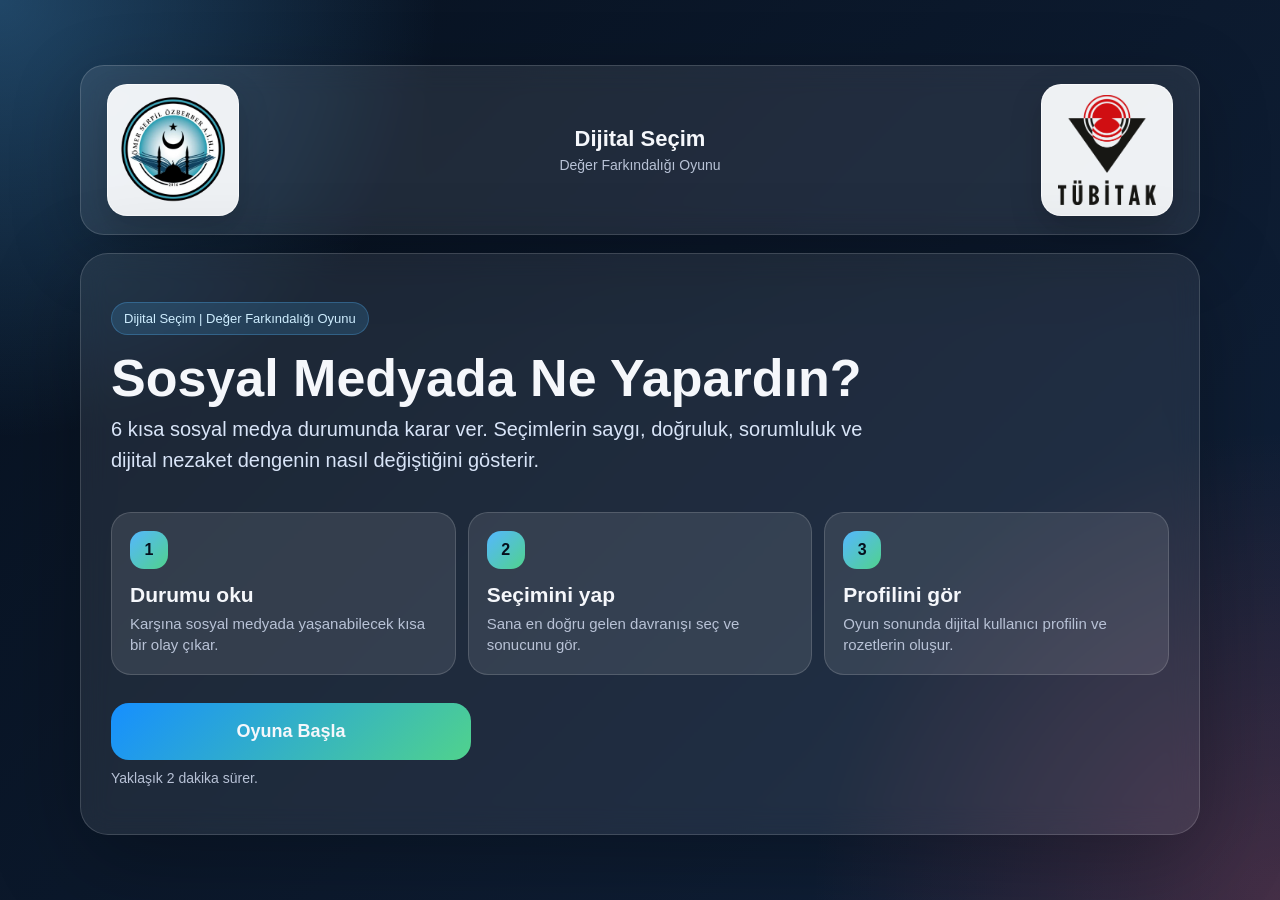
==== commit fab3b0ea: "Move logos, add QR codes, shuffle choices Rename logo assets from Logolar to Logos (OSOAIHL_logo.png" ====
--- a/index.html
+++ b/index.html
@@ -642,14 +642,14 @@
   <main class="app" data-screen="start">
     <header class="brand-strip" aria-label="Proje kurum logoları">
       <div class="logo-frame school-frame">
-        <img class="brand-logo" src="Logolar/Okul_logo.png" alt="Okul logosu" />
+        <img class="brand-logo" src="Logos/OSOAIHL_logo.png" alt="Okul logosu" />
       </div>
       <div class="brand-title">
         <strong>Dijital Seçim</strong>
         <span>Değer Farkındalığı Oyunu</span>
       </div>
       <div class="logo-frame tubitak-frame">
-        <img class="brand-logo" src="Logolar/T%C3%9CB%C4%B0TAK_logo.png" alt="TÜBİTAK logosu" />
+        <img class="brand-logo" src="Logos/tubitak_logo.png" alt="TÜBİTAK logosu" />
       </div>
     </header>
 
@@ -865,6 +865,14 @@
             what: 'Kişinin mahremiyetini ve saygınlığını koruyan bir tercih yaptın.',
             better: 'Bu davranışı sürdürmek ve gerekirse ilgili kişiden paylaşımı kaldırmasını istemek iyi bir adımdır.',
             notice: 'Saygı, dijital dünyada da temel bir değerdir.'
+          },
+          {
+            text: 'Videoyu yaymam ama grupta da konuşmam.',
+            effect: { respect: 5, responsibility: -3, kindness: 2 },
+            title: 'Zarar azaldı ama sınır konmadı',
+            what: 'İçeriği büyütmedin fakat kırıcı davranışın durması için açık bir adım atmadın.',
+            better: 'Yaymamak iyi bir başlangıçtır; güvenli bir dille uyarı yapmak davranışı tamamlar.',
+            notice: 'Dijital saygı bazen sadece durmak değil, zararı durdurmaya çalışmaktır.'
           }
         ]
       },
@@ -900,6 +908,14 @@
             what: 'Doğruyu savunma çabası kırıcı bir dile dönüşebilir.',
             better: 'Kaynak sorup sakin bir açıklama yapmak tartışmayı daha faydalı hale getirir.',
             notice: 'Saygılı üslup, değerleri korumanın bir yoludur.'
+          },
+          {
+            text: 'Paylaşımı kaydeder, sonra kaynağına bakarım.',
+            effect: { truth: 10, responsibility: 8 },
+            title: 'Hız yerine kontrol seçildi',
+            what: 'İçeriği hemen yaymadan önce doğrulama için zaman ayırdın.',
+            better: 'Kaynağı güvenilir değilse paylaşmamak en doğru tamamlayıcı adımdır.',
+            notice: 'Doğrulama bazen paylaşımı ertelemekle başlar.'
           }
         ]
       },
@@ -935,6 +951,14 @@
             what: 'Beğeni vermek kırıcı dili daha görünür hale getirdi.',
             better: 'Kırıcı yorumları desteklememek ve gerekiyorsa bildirmek daha sorumlu bir tercihtir.',
             notice: 'Etkileşim vermek, içeriği yaymanın bir parçası olabilir.'
+          },
+          {
+            text: 'Tartışmaya girmem ama hakaretleri bildiririm.',
+            effect: { respect: 8, kindness: 8, responsibility: 10 },
+            title: 'Sessiz ama sorumlu adım',
+            what: 'Kavgayı büyütmeden kırıcı yorumların görünürlüğünü azaltmaya çalıştın.',
+            better: 'Gerekirse kısa ve saygılı bir açıklama eklemek de faydalı olabilir.',
+            notice: 'Bazen en etkili müdahale tartışmayı büyütmeden sınır koymaktır.'
           }
         ]
       },
@@ -970,6 +994,14 @@
             what: 'Yanlış davranış kalabalıkla birlikte daha da büyüdü.',
             better: 'Bir yanlış yaygın olsa bile onu tekrar etmemek gerekir.',
             notice: 'Dijital kalabalığa uymak yerine değer temelli karar vermek gerekir.'
+          },
+          {
+            text: 'Paylaşmadan önce yakın bir arkadaşıma sorarım.',
+            effect: { respect: -4, responsibility: -5 },
+            title: 'Karar ertelendi ama risk sürdü',
+            what: 'İçeriği hemen yaymadın fakat izinsiz görüntüyü başkasıyla değerlendirmeye açtın.',
+            better: 'Mahrem içerikte en güvenli adım, paylaşmadan doğrudan ilgili kişiyi uyarmaktır.',
+            notice: 'İzin sorunu olan içerikler üçüncü kişilerle de dolaştırılmamalıdır.'
           }
         ]
       },
@@ -1005,6 +1037,14 @@
             what: 'Onay arayışı gerçeği olduğundan farklı göstermeye yöneltti.',
             better: 'Kendini görünürlükle değil gerçek davranışlarınla değerlendirmek daha sağlıklıdır.',
             notice: 'Dijital görünürlük, kişiliğin ölçüsü değildir.'
+          },
+          {
+            text: 'Bir süre ara verip güvendiğim biriyle konuşurum.',
+            effect: { responsibility: 12, kindness: 10 },
+            title: 'Duygu fark edildi',
+            what: 'Akışın seni nasıl etkilediğini fark edip kendini koruyacak bir ara verdin.',
+            better: 'Bu arayı kullanım sınırıyla desteklemek daha kalıcı bir denge sağlar.',
+            notice: 'Dijital denge, duygularının nasıl etkilendiğini fark etmekle başlar.'
           }
         ]
       },
@@ -1040,6 +1080,14 @@
             what: 'Sosyal medya günlük sorumlulukların önüne geçti.',
             better: 'Bildirimleri kapatmak, kullanım süresi koymak ve öncelikleri belirlemek gerekir.',
             notice: 'Kontrolsüz kullanım değer ve davranış dengesini zayıflatabilir.'
+          },
+          {
+            text: 'Kısa mola verip sonra planıma dönerim.',
+            effect: { responsibility: 8, kindness: 3 },
+            title: 'Sınırlı kullanım denendi',
+            what: 'Sosyal medyayı tamamen bırakmadın ama süreyi kontrol etmeye çalıştın.',
+            better: 'Molanın süresini önceden belirlemek bu tercihi daha güvenli yapar.',
+            notice: 'Denge, teknolojiyi planın içine alabilmektir.'
           }
         ]
       },
@@ -1075,6 +1123,14 @@
             what: 'Küçük bir gruba göndermek de izinsiz paylaşım anlamına gelir.',
             better: 'Kişisel görüntüleri izin olmadan kimseyle paylaşmamak gerekir.',
             notice: 'Paylaşımın az kişiye gitmesi onu doğru yapmaz.'
+          },
+          {
+            text: 'Fotoğrafı taslakta bırakıp sonra karar veririm.',
+            effect: { respect: 6, responsibility: 8, kindness: 6 },
+            title: 'Öfke yavaşlatıldı',
+            what: 'Anlık tepkiyi hemen paylaşmaya çevirmeyip kendine düşünme süresi verdin.',
+            better: 'Sonraki adım, fotoğrafı silip konuyu doğrudan konuşmak olmalıdır.',
+            notice: 'Paylaşımı ertelemek bazen zararı önleyen ilk adımdır.'
           }
         ]
       },
@@ -1110,6 +1166,14 @@
             what: 'Kişiyi herkesin önünde utandırmadan durumdan haberdar ettin.',
             better: 'Bu yaklaşımı paylaşımı büyütmeden sürdürmek gerekir.',
             notice: 'Nezaket, hatayı düzeltirken kişiyi korumaktır.'
+          },
+          {
+            text: 'Videoya gülmem ama paylaşımı da durdurmam.',
+            effect: { respect: 2, kindness: -4, responsibility: -5 },
+            title: 'Zarar tam durmadı',
+            what: 'İçeriği yaymadın ama alay ortamının devam etmesine açık bir sınır koymadın.',
+            better: 'Paylaşımı büyütmemekle birlikte kırıcı olduğunu belirtmek daha sorumludur.',
+            notice: 'Pasif kalmak bazen alay edenlerin alanını geniş bırakır.'
           }
         ]
       },
@@ -1145,6 +1209,14 @@
             what: 'Şakaya katılmadın ama zarar veren davranışın sürmesine engel olmadın.',
             better: 'En azından etkileşim vermemek ve güvenli bir uyarı yapmak daha iyidir.',
             notice: 'Sessiz kalmak bazen kırıcı davranışı güçlendirebilir.'
+          },
+          {
+            text: 'Hesaptan çıkar, grup yöneticisine söylerim.',
+            effect: { respect: 10, responsibility: 14, kindness: 8 },
+            title: 'Güvenli yol seçildi',
+            what: 'Şakayı büyütmeden yetkili bir kişiden yardım istedin.',
+            better: 'Bu adımın yanında sahte hesapla etkileşim vermemek gerekir.',
+            notice: 'Bazı durumlarda doğrudan tartışmak yerine yardım istemek daha güvenlidir.'
           }
         ]
       },
@@ -1180,6 +1252,14 @@
             what: 'Yorumlar bilgi kaynağı gibi kullanıldı ama doğrulama sağlamadı.',
             better: 'Yorumlar yerine güvenilir kaynaklara bakmak gerekir.',
             notice: 'Çok kişinin aynı şeyi söylemesi onu kesin doğru yapmaz.'
+          },
+          {
+            text: 'Paylaşmadan önce birkaç farklı kaynağa bakarım.',
+            effect: { truth: 12, responsibility: 10 },
+            title: 'Kontrol genişletildi',
+            what: 'Tek bir kesit yerine farklı kaynaklardan bağlam aradın.',
+            better: 'Kaynaklar net değilse paylaşmamak bu davranışı tamamlar.',
+            notice: 'Doğru bilgi çoğu zaman tek görüntüden değil karşılaştırmadan çıkar.'
           }
         ]
       },
@@ -1215,6 +1295,14 @@
             what: 'Herkese açık paylaşmasan da şüpheli bağlantıyı başkalarına taşıdın.',
             better: 'Emin olmadığın bağlantıları hiç göndermemek gerekir.',
             notice: 'İyi niyetli paylaşım da risk yayabilir.'
+          },
+          {
+            text: 'Linke tıklamam ama hesabı biraz incelerim.',
+            effect: { truth: 8, responsibility: 10 },
+            title: 'Risk azaltıldı',
+            what: 'Bağlantıyı açmadan önce hesabın güvenilirliğini anlamaya çalıştın.',
+            better: 'Şüphe devam ediyorsa paylaşmamak ve bildirmek daha doğru olur.',
+            notice: 'Merak etmek doğal, güvenli kontrol yapmak sorumluluktur.'
           }
         ]
       },
@@ -1250,6 +1338,14 @@
             what: 'Beğeni, yanıltıcı içeriğin daha fazla kişiye görünmesine katkı sağlayabilir.',
             better: 'Emin olmadığın içeriklere etkileşim vermemek daha güvenlidir.',
             notice: 'Etkileşim de dijital bir tercihtir.'
+          },
+          {
+            text: 'Haberi paylaşmadan önce başlığın tarihini sorarım.',
+            effect: { truth: 8, responsibility: 6 },
+            title: 'Soru soruldu',
+            what: 'Hemen yaymak yerine içeriğin güncelliğini sorguladın.',
+            better: 'Soru sormanın yanında kaynağı kendin de kontrol etmelisin.',
+            notice: 'Şüphe anında soru sormak doğrulamanın başlangıcıdır.'
           }
         ]
       },
@@ -1285,6 +1381,14 @@
             what: 'Kırıcı mizaha kırıcı mizahla cevap verildi.',
             better: 'Sertleşmeden sınır koymak ve tartışmayı büyütmemek gerekir.',
             notice: 'Kötü üsluba aynı üslupla cevap vermek sorunu çözmez.'
+          },
+          {
+            text: 'Beğenmem, konuyu değiştiren sakin bir yorum yazarım.',
+            effect: { respect: 6, kindness: 8 },
+            title: 'Gerilim yumuşatıldı',
+            what: 'Kırıcı içeriği büyütmeden ortamın dilini değiştirmeye çalıştın.',
+            better: 'Gerekirse kırıcı olduğunu açık ama saygılı şekilde belirtmek daha net olur.',
+            notice: 'Nezaket bazen tartışmanın tonunu değiştirmekle başlar.'
           }
         ]
       },
@@ -1320,6 +1424,14 @@
             what: 'Kişiyi hedef alan sözler tartışmayı daha kırıcı hale getirdi.',
             better: 'Fikre cevap vermek, kişiyi küçümsememek gerekir.',
             notice: 'Kişiye değil fikre odaklanmak dijital nezaketin temelidir.'
+          },
+          {
+            text: 'Cevap yazmadan önce tartışmadan biraz uzaklaşırım.',
+            effect: { respect: 6, kindness: 7, responsibility: 5 },
+            title: 'Tepki ertelendi',
+            what: 'Anlık öfkeyle yazmak yerine sakinleşmek için mesafe koydun.',
+            better: 'Sonra gerekirse kısa ve kaynaklı bir cevap vermek daha faydalı olur.',
+            notice: 'Bazen yazmamak, yanlış yazmaktan daha değerlidir.'
           }
         ]
       },
@@ -1355,6 +1467,14 @@
             what: 'Kırıcı yorumlar sürerken yapıcı bir destek verilmedi.',
             better: 'Güvenli bir şekilde destek olmak veya bildirmek daha sorumludur.',
             notice: 'Dijital ortamda destek bazen sessiz kalmamaktır.'
+          },
+          {
+            text: 'Arkadaşıma özelden destek olup yorumları bildiririm.',
+            effect: { respect: 8, kindness: 12, responsibility: 12 },
+            title: 'Destek görünür oldu',
+            what: 'Tartışmayı büyütmeden arkadaşının yalnız kalmamasını sağladın.',
+            better: 'Gerekirse saygılı bir açık yorumla haksızlığı belirtmek de eklenebilir.',
+            notice: 'Dijital destek hem kişiyi korur hem kırıcı dili azaltır.'
           }
         ]
       },
@@ -1390,6 +1510,14 @@
             what: 'Kitle küçük olsa da izin ve konum sorunu devam etti.',
             better: 'Paylaşım grubundan bağımsız olarak izin ve konum kontrolü gerekir.',
             notice: 'Yakın çevre paylaşımı da mahremiyet sorumluluğu taşır.'
+          },
+          {
+            text: 'Fotoğrafı sonra paylaşır, konumu eklemem.',
+            effect: { responsibility: 8, respect: 6 },
+            title: 'Risk azaltıldı',
+            what: 'Canlı konum riskini azalttın ama fotoğraftaki kişiler için izin konusu devam ediyor.',
+            better: 'Konumu kapatmanın yanında fotoğraftaki kişilerden izin almak gerekir.',
+            notice: 'Mahremiyet çoğu zaman birkaç küçük kontrolün birleşimidir.'
           }
         ]
       },
@@ -1425,6 +1553,14 @@
             what: 'İsim kapansa bile konuşmanın içeriği kişiyi tanınabilir kılabilir.',
             better: 'İzin yoksa içeriği hiç paylaşmamak gerekir.',
             notice: 'Anonimleştirmek her zaman mahremiyeti korumaz.'
+          },
+          {
+            text: 'Mesajı paylaşmadan sadece güvendiğim birinden fikir alırım.',
+            effect: { respect: -3, responsibility: -3 },
+            title: 'Niyet iyi ama sınır belirsiz',
+            what: 'Yardım aradın fakat özel konuşmanın içeriği yine üçüncü kişiye açıldı.',
+            better: 'Kişisel bilgileri göstermeden genel bir durum olarak danışmak daha güvenlidir.',
+            notice: 'Destek istemek doğru olabilir; özel bilgiyi koruma şekli önemlidir.'
           }
         ]
       },
@@ -1460,6 +1596,14 @@
             what: 'Hikaye kısa süreli olsa da ekran görüntüsü alınabilir ve yayılabilir.',
             better: 'Süreli paylaşımda da izin almak gerekir.',
             notice: 'Geçici içerik de dijital iz bırakabilir.'
+          },
+          {
+            text: 'Fotoğrafı kırpar, rahatsız olabilecek kişileri çıkarmaya çalışırım.',
+            effect: { respect: 5, responsibility: 6 },
+            title: 'Dikkat gösterildi',
+            what: 'Paylaşımın başkalarını etkileyebileceğini fark ettin.',
+            better: 'Kırpmak yetmeyebilir; en doğrusu yine izin almaktır.',
+            notice: 'Mahremiyet için teknik düzenleme kadar rıza da önemlidir.'
           }
         ]
       },
@@ -1495,6 +1639,14 @@
             what: 'Etkileşim almak için gerçeklikten uzaklaşma riski oluştu.',
             better: 'Kendini olduğun gibi ifade etmek ve ara vermek daha sağlıklıdır.',
             notice: 'Onay arayışı dijital davranışları kolayca yönlendirebilir.'
+          },
+          {
+            text: 'Paylaşımı silmeden önce neden moralimin bozulduğunu düşünürüm.',
+            effect: { responsibility: 8, kindness: 8 },
+            title: 'Duygu fark edildi',
+            what: 'Tepki vermeden önce beğeni sayısının sende oluşturduğu duyguyu anlamaya çalıştın.',
+            better: 'Bu farkındalığı sosyal medya kullanımını sınırlamakla destekleyebilirsin.',
+            notice: 'Kendini anlamak, dijital denge kurmanın ilk adımıdır.'
           }
         ]
       },
@@ -1530,6 +1682,14 @@
             what: 'Dijital görünüm için kendini olduğundan farklı sunma isteği oluştu.',
             better: 'Paylaşım yaparken gerçeklik ve ölçülülük korunmalıdır.',
             notice: 'Kusursuz görünme baskısı değer algısını zedeleyebilir.'
+          },
+          {
+            text: 'Bu içerikleri azaltır ama tamamen bırakmam.',
+            effect: { responsibility: 8, kindness: 8 },
+            title: 'Sınır denendi',
+            what: 'Seni zorlayan içeriklerle arana bir miktar mesafe koydun.',
+            better: 'Sınırı düzenli hale getirmek ve kendine karşı daha nazik olmak gerekir.',
+            notice: 'Dijital denge çoğu zaman küçük ayarlamalarla başlar.'
           }
         ]
       },
@@ -1565,6 +1725,14 @@
             what: 'Etkileşim isteği davranışı daha riskli hale getirdi.',
             better: 'Eğlence ile değer sınırını ayırmak gerekir.',
             notice: 'Etkileşim için ölçüyü kaybetmek dijital dengeyi bozar.'
+          },
+          {
+            text: 'Akımı izlerim ama bana uygun kısmı varsa onu yaparım.',
+            effect: { responsibility: 7, truth: 4 },
+            title: 'Uyarlama yapıldı',
+            what: 'Popüler baskıya tamamen kapılmadan kendi sınırını korumaya çalıştın.',
+            better: 'Değerlerine uymayan kısmı net biçimde dışarıda bırakmak gerekir.',
+            notice: 'Her trende katılmak yerine seçerek davranmak daha dengelidir.'
           }
         ]
       },
@@ -1600,6 +1768,14 @@
             what: 'Sosyal medya temel ihtiyaçların önüne geçti.',
             better: 'Bildirimleri kapatıp uyku öncesi ekran süresini azaltmak gerekir.',
             notice: 'Kontrolsüz kullanım günlük sorumlulukları etkiler.'
+          },
+          {
+            text: 'Bir alarm kurup sadece belirli süre bakarım.',
+            effect: { responsibility: 9, kindness: 3 },
+            title: 'Süre sınırı kondu',
+            what: 'Kullanımı tamamen bırakmadın ama kontrol için somut bir sınır koydun.',
+            better: 'Alarm çaldığında uygulamayı kapatmak bu tercihin asıl testidir.',
+            notice: 'Zaman sınırı, dijital alışkanlığı yönetmenin pratik yoludur.'
           }
         ]
       },
@@ -1635,6 +1811,14 @@
             what: 'Anlık sohbet planlanan sorumluluğun önüne geçti.',
             better: 'Önce görevi tamamlamak, sonra sınırlı süreyle iletişim kurmak gerekir.',
             notice: 'Dijital zaman yönetimi öncelikleri belirlemektir.'
+          },
+          {
+            text: 'Bildirimleri görürüm ama sadece acil olanlara bakarım.',
+            effect: { responsibility: 6 },
+            title: 'Kısmi kontrol sağlandı',
+            what: 'Tüm bildirimlere kapılmamaya çalıştın ama dikkat hâlâ bölünebilir.',
+            better: 'Acil olmayan bildirimleri tamamen sessize almak daha güçlü bir çözümdür.',
+            notice: 'Odak korumak için sınırın net olması gerekir.'
           }
         ]
       },
@@ -1670,6 +1854,14 @@
             what: 'Telefon görünmese de zihinsel dikkat sofradan uzaklaştı.',
             better: 'Kısa süreliğine tamamen uzak durmak daha etkilidir.',
             notice: 'Dijital denge yalnızca ekran süresi değil, dikkat yönetimidir.'
+          },
+          {
+            text: 'Acil bir şey var mı diye bakıp telefonu ters çeviririm.',
+            effect: { respect: 4, responsibility: 6 },
+            title: 'Sınır kurulmaya çalışıldı',
+            what: 'Telefonu tamamen bırakmadın ama sofradaki dikkati korumaya çalıştın.',
+            better: 'Acil durum yoksa telefonu masadan uzaklaştırmak daha net bir sınırdır.',
+            notice: 'Yakındaki insanlara dikkat vermek de dijital değerin parçasıdır.'
           }
         ]
       }
@@ -1786,22 +1978,21 @@
 
       const choices = document.getElementById('choices');
       choices.innerHTML = '';
-      scenario.choices.forEach((choice, choiceIndex) => {
+      shuffle(scenario.choices).forEach(choice => {
         const button = document.createElement('button');
         const title = document.createElement('span');
 
         button.className = 'choice-button';
         title.className = 'choice-title';
         title.textContent = choice.text;
-        button.onclick = () => choose(choiceIndex);
+        button.onclick = () => choose(choice);
 
         button.appendChild(title);
         choices.appendChild(button);
       });
     }
 
-    function choose(choiceIndex) {
-      const choice = scenarios[index].choices[choiceIndex];
+    function choose(choice) {
       Object.keys(choice.effect).forEach(key => {
         scores[key] = clamp(scores[key] + choice.effect[key]);
       });
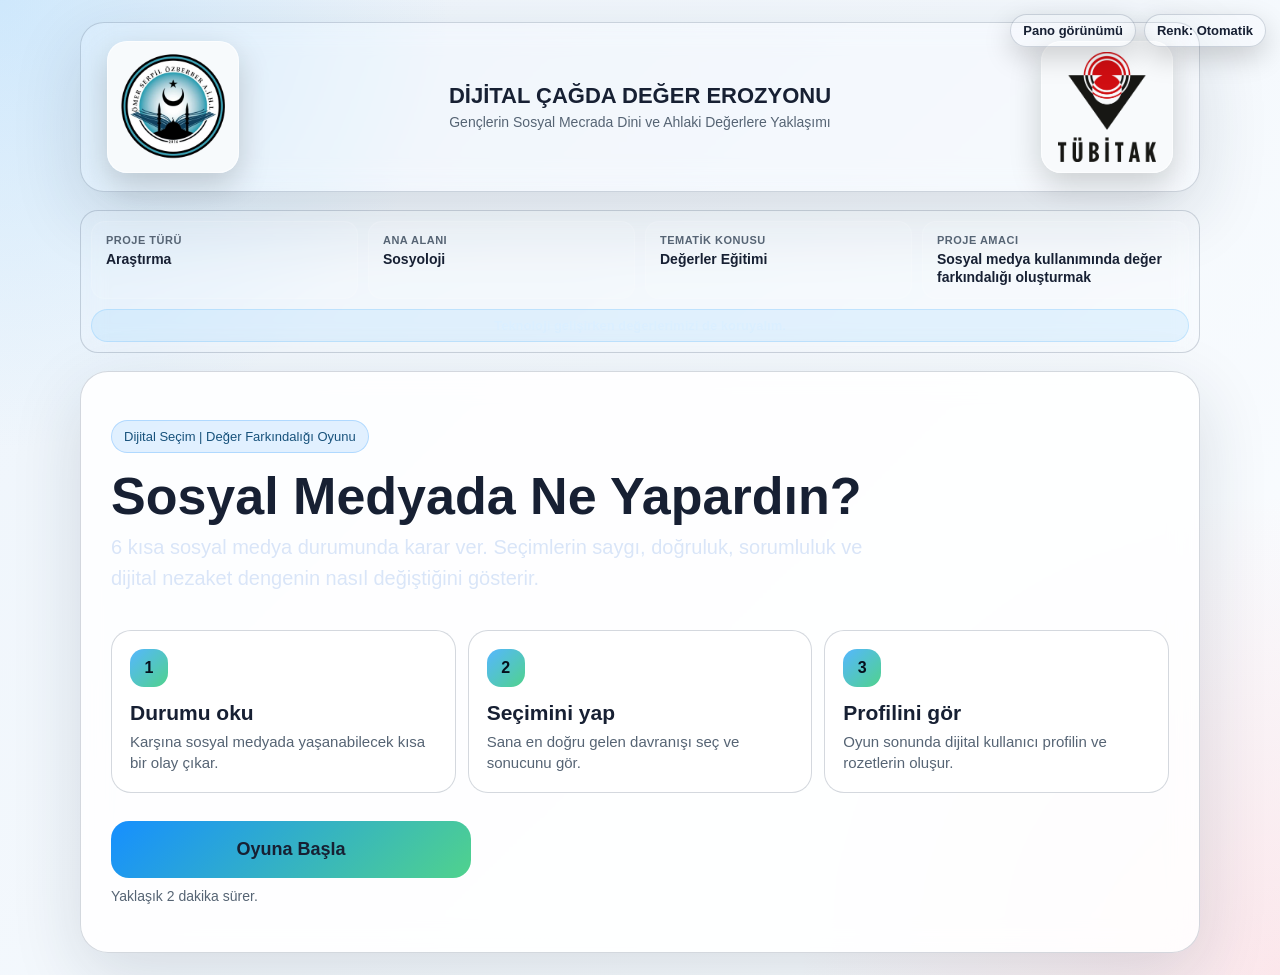
==== commit 68c3ad01: "Add theme controls and formal theme styles Introduce UI theme system and controls: add a new "formal" ====
--- a/index.html
+++ b/index.html
@@ -38,6 +38,56 @@
       padding: 22px;
     }
 
+    body[data-theme="modern"][data-color-scheme="light"] {
+      --bg-1: #edf4fb;
+      --bg-2: #fbfdff;
+      --card: rgba(255, 255, 255, 0.86);
+      --card-2: rgba(20, 42, 76, 0.07);
+      --text: #172033;
+      --muted: #566474;
+      --line: rgba(20, 42, 76, 0.18);
+      background:
+        radial-gradient(circle at top left, rgba(85, 183, 255, 0.20), transparent 28%),
+        radial-gradient(circle at bottom right, rgba(255, 95, 114, 0.14), transparent 30%),
+        linear-gradient(135deg, var(--bg-1), var(--bg-2));
+    }
+
+    body[data-theme="modern"][data-color-scheme="light"] .brand-strip,
+    body[data-theme="modern"][data-color-scheme="light"] .panel,
+    body[data-theme="modern"][data-color-scheme="light"] .side {
+      box-shadow: 0 22px 70px rgba(24, 39, 63, 0.14);
+    }
+
+    body[data-theme="modern"][data-color-scheme="light"] .tag {
+      background: rgba(22, 143, 255, 0.12);
+      color: #18527c;
+      border-color: rgba(22, 143, 255, 0.24);
+    }
+
+    body[data-theme="modern"][data-color-scheme="light"] .scenario-card,
+    body[data-theme="modern"][data-color-scheme="light"] .phone,
+    body[data-theme="modern"][data-color-scheme="light"] .post,
+    body[data-theme="modern"][data-color-scheme="light"] .quick-stat,
+    body[data-theme="modern"][data-color-scheme="light"] .play-step,
+    body[data-theme="modern"][data-color-scheme="light"] .mini,
+    body[data-theme="modern"][data-color-scheme="light"] .feedback-item,
+    body[data-theme="modern"][data-color-scheme="light"] .side-card {
+      background: rgba(255, 255, 255, 0.72);
+    }
+
+    body[data-theme="modern"][data-color-scheme="light"] .decision-box p,
+    body[data-theme="modern"][data-color-scheme="light"] .feedback-item b {
+      color: var(--text);
+    }
+
+    body[data-theme="modern"][data-color-scheme="light"] .notice {
+      color: #684a00;
+    }
+
+    body[data-theme="modern"][data-color-scheme="light"] .badge {
+      color: #14663e;
+    }
+
     .app {
       width: min(1120px, 100%);
       display: grid;
@@ -53,6 +103,7 @@
       gap: 22px;
       min-height: 150px;
       padding: 18px 26px;
+      position: relative;
       background: rgba(255, 255, 255, 0.09);
       border: 1px solid var(--line);
       border-radius: 24px;
@@ -101,6 +152,7 @@
       display: block;
       font-size: 22px;
       letter-spacing: 0;
+      overflow-wrap: anywhere;
     }
 
     .brand-title span {
@@ -108,6 +160,86 @@
       margin-top: 4px;
       color: var(--muted);
       font-size: 14px;
+    }
+
+    .project-meta {
+      grid-column: 1 / -1;
+      display: grid;
+      grid-template-columns: repeat(4, 1fr);
+      gap: 10px;
+      padding: 10px;
+      border-radius: 18px;
+      background: rgba(255, 255, 255, 0.06);
+      border: 1px solid var(--line);
+      backdrop-filter: blur(12px);
+    }
+
+    .meta-item {
+      min-height: 66px;
+      padding: 12px 14px;
+      border-radius: 14px;
+      background: rgba(255, 255, 255, 0.08);
+      border: 1px solid rgba(255, 255, 255, 0.12);
+    }
+
+    .meta-item span {
+      display: block;
+      margin-bottom: 5px;
+      color: var(--muted);
+      font-size: 11px;
+      font-weight: 800;
+      letter-spacing: 0.5px;
+      text-transform: uppercase;
+    }
+
+    .meta-item b {
+      display: block;
+      color: var(--text);
+      font-size: 14px;
+      line-height: 1.25;
+    }
+
+    .project-slogan {
+      grid-column: 1 / -1;
+      padding: 8px 12px;
+      border-radius: 999px;
+      background: rgba(85, 183, 255, 0.12);
+      border: 1px solid rgba(85, 183, 255, 0.24);
+      color: #dbefff;
+      font-size: 13px;
+      font-weight: 800;
+      text-align: center;
+    }
+
+    .theme-controls {
+      display: inline-flex;
+      flex-wrap: wrap;
+      justify-content: center;
+      gap: 8px;
+      position: fixed;
+      top: 14px;
+      right: 14px;
+      z-index: 20;
+    }
+
+    .theme-toggle {
+      display: inline-flex;
+      align-items: center;
+      justify-content: center;
+      padding: 8px 12px;
+      border-radius: 999px;
+      background: rgba(255, 255, 255, 0.10);
+      border: 1px solid var(--line);
+      color: var(--text);
+      font-size: 13px;
+      font-weight: 700;
+      text-align: center;
+      box-shadow: 0 10px 28px rgba(0, 0, 0, 0.18);
+    }
+
+    .theme-toggle:hover {
+      transform: none;
+      background: rgba(255, 255, 255, 0.16);
     }
 
     .app[data-screen="start"] .panel {
@@ -538,6 +670,355 @@
       border-color: rgba(85, 183, 255, 0.28);
     }
 
+    body[data-theme="formal"] {
+      --bg-1: #f3efe4;
+      --bg-2: #fbfaf4;
+      --card: rgba(255, 255, 255, 0.88);
+      --card-2: rgba(19, 34, 78, 0.06);
+      --text: #18213a;
+      --muted: #566070;
+      --line: rgba(19, 34, 78, 0.34);
+      --accent: #25386f;
+      --accent-2: #b02f3a;
+      background:
+        radial-gradient(circle at 12% 18%, rgba(176, 47, 58, 0.10), transparent 18%),
+        radial-gradient(circle at 85% 82%, rgba(37, 56, 111, 0.12), transparent 20%),
+        linear-gradient(135deg, var(--bg-1), var(--bg-2));
+    }
+
+    body[data-theme="formal"] .app {
+      position: relative;
+      z-index: 1;
+    }
+
+    body[data-theme="formal"] .brand-strip,
+    body[data-theme="formal"] .panel,
+    body[data-theme="formal"] .side {
+      position: relative;
+      border: 3px solid #25386f;
+      background: var(--card);
+      box-shadow: 0 18px 55px rgba(19, 34, 78, 0.14);
+      backdrop-filter: none;
+    }
+
+    body[data-theme="formal"] .panel::before,
+    body[data-theme="formal"] .side::before {
+      position: absolute;
+      top: -13px;
+      right: 18px;
+      padding: 4px 10px;
+      background: #fbfaf4;
+      color: #25386f;
+      border: 2px solid #25386f;
+      font-size: 11px;
+      font-weight: 800;
+      letter-spacing: 0.6px;
+    }
+
+    body[data-theme="formal"] .panel::before {
+      content: "ETKİLEŞİMLİ UYGULAMA";
+    }
+
+    body[data-theme="formal"] .side::before {
+      content: "DEĞER GÖSTERGESİ";
+    }
+
+    body[data-theme="formal"] .brand-strip {
+      border-radius: 8px;
+      background:
+        linear-gradient(135deg, rgba(37, 56, 111, 0.09), transparent 36%),
+        rgba(255, 255, 255, 0.92);
+    }
+
+    body[data-theme="formal"] .project-meta {
+      padding: 12px;
+      border: 3px solid #25386f;
+      border-radius: 8px;
+      background: rgba(255, 255, 255, 0.88);
+      box-shadow: 0 14px 44px rgba(19, 34, 78, 0.12);
+      backdrop-filter: none;
+    }
+
+    body[data-theme="formal"] .meta-item {
+      border: 2px solid rgba(37, 56, 111, 0.28);
+      border-radius: 6px;
+      background: rgba(255, 255, 255, 0.72);
+    }
+
+    body[data-theme="formal"] .meta-item span {
+      color: #7e1f2b;
+    }
+
+    body[data-theme="formal"] .meta-item b {
+      color: #111827;
+    }
+
+    body[data-theme="formal"] .project-slogan {
+      border-radius: 6px;
+      background: rgba(176, 47, 58, 0.08);
+      border: 2px solid rgba(176, 47, 58, 0.24);
+      color: #7e1f2b;
+    }
+
+    body[data-theme="formal"] .brand-strip::before,
+    body[data-theme="formal"] .brand-strip::after {
+      content: "";
+      position: absolute;
+      width: 28px;
+      height: 28px;
+      border-radius: 50%;
+      background: #b02f3a;
+      border: 2px solid rgba(19, 34, 78, 0.28);
+    }
+
+    body[data-theme="formal"] .brand-strip::before {
+      left: 18px;
+      bottom: -14px;
+    }
+
+    body[data-theme="formal"] .brand-strip::after {
+      right: 18px;
+      top: -14px;
+    }
+
+    body[data-theme="formal"] .brand-title strong {
+      font-size: 28px;
+      line-height: 1.08;
+      color: #111827;
+      text-transform: uppercase;
+    }
+
+    body[data-theme="formal"] .brand-title span {
+      color: #25386f;
+      font-weight: 800;
+    }
+
+    body[data-theme="formal"] .logo-frame {
+      background: #ffffff;
+      border: 2px solid rgba(19, 34, 78, 0.35);
+      border-radius: 8px;
+      box-shadow: none;
+    }
+
+    body[data-theme="formal"] .theme-toggle {
+      background: rgba(37, 56, 111, 0.96);
+      border-color: rgba(255, 255, 255, 0.48);
+      color: #ffffff;
+    }
+
+    body[data-theme="formal"] .theme-controls {
+      top: 14px;
+      right: 14px;
+    }
+
+    body[data-theme="formal"] h1,
+    body[data-theme="formal"] h2,
+    body[data-theme="formal"] h3,
+    body[data-theme="formal"] .choice-title,
+    body[data-theme="formal"] .play-step b {
+      color: #111827;
+    }
+
+    body[data-theme="formal"] p,
+    body[data-theme="formal"] .hero-copy {
+      color: #3f4858;
+    }
+
+    body[data-theme="formal"] .tag,
+    body[data-theme="formal"] .post-chip {
+      background: rgba(176, 47, 58, 0.10);
+      border-color: rgba(176, 47, 58, 0.36);
+      color: #7e1f2b;
+      font-weight: 800;
+    }
+
+    body[data-theme="formal"] .play-step,
+    body[data-theme="formal"] .mini,
+    body[data-theme="formal"] .feedback-item,
+    body[data-theme="formal"] .side-card,
+    body[data-theme="formal"] .scenario-card {
+      background: rgba(255, 255, 255, 0.76);
+      border: 2px solid rgba(37, 56, 111, 0.28);
+      border-radius: 8px;
+    }
+
+    body[data-theme="formal"] .step-number,
+    body[data-theme="formal"] .category-icon {
+      background: #25386f;
+      color: #ffffff;
+      border-radius: 6px;
+    }
+
+    body[data-theme="formal"] .primary {
+      background: #b02f3a;
+      color: #ffffff;
+      border: 2px solid #8c202a;
+    }
+
+    body[data-theme="formal"] button {
+      color: #18213a;
+      background: rgba(255, 255, 255, 0.82);
+      border: 2px solid rgba(37, 56, 111, 0.24);
+      border-radius: 8px;
+    }
+
+    body[data-theme="formal"] button:hover {
+      background: #ffffff;
+      border-color: #25386f;
+    }
+
+    body[data-theme="formal"] .decision-box {
+      background: rgba(37, 56, 111, 0.08);
+      border: 2px solid rgba(37, 56, 111, 0.34);
+      border-radius: 8px;
+    }
+
+    body[data-theme="formal"] .decision-label {
+      background: #25386f;
+      color: #ffffff;
+    }
+
+    body[data-theme="formal"] .decision-box p {
+      color: #111827;
+    }
+
+    body[data-theme="formal"] .choice-prompt,
+    body[data-theme="formal"] .notice,
+    body[data-theme="formal"] .fuar-question {
+      background: rgba(176, 47, 58, 0.08);
+      border: 2px solid rgba(176, 47, 58, 0.28);
+      color: #5f1f26;
+      border-radius: 8px;
+    }
+
+    body[data-theme="formal"] .bar {
+      background: rgba(37, 56, 111, 0.12);
+    }
+
+    body[data-theme="formal"] .phone {
+      border-color: rgba(37, 56, 111, 0.18);
+      background: rgba(37, 56, 111, 0.05);
+    }
+
+    body[data-theme="formal"] .post {
+      background: #ffffff;
+      border-color: rgba(37, 56, 111, 0.22);
+    }
+
+    body[data-theme="formal"][data-color-scheme="dark"] {
+      --bg-1: #171512;
+      --bg-2: #2a261f;
+      --card: rgba(32, 29, 24, 0.94);
+      --card-2: rgba(247, 241, 223, 0.08);
+      --text: #f7f1df;
+      --muted: #d8cdb7;
+      --line: rgba(247, 244, 234, 0.42);
+      background:
+        radial-gradient(circle at 12% 18%, rgba(176, 47, 58, 0.16), transparent 18%),
+        radial-gradient(circle at 85% 82%, rgba(247, 244, 234, 0.10), transparent 20%),
+        linear-gradient(135deg, var(--bg-1), var(--bg-2));
+    }
+
+    body[data-theme="formal"][data-color-scheme="dark"] .brand-strip,
+    body[data-theme="formal"][data-color-scheme="dark"] .panel,
+    body[data-theme="formal"][data-color-scheme="dark"] .side {
+      border-color: #f7f1df;
+      background: var(--card);
+      box-shadow: 0 18px 55px rgba(0, 0, 0, 0.28);
+    }
+
+    body[data-theme="formal"][data-color-scheme="dark"] .panel::before,
+    body[data-theme="formal"][data-color-scheme="dark"] .side::before {
+      background: #171512;
+      color: #f7f1df;
+      border-color: #f7f1df;
+    }
+
+    body[data-theme="formal"][data-color-scheme="dark"] .brand-strip {
+      background:
+        linear-gradient(135deg, rgba(247, 241, 223, 0.08), transparent 36%),
+        rgba(32, 29, 24, 0.94);
+    }
+
+    body[data-theme="formal"][data-color-scheme="dark"] .project-meta {
+      background: rgba(32, 29, 24, 0.90);
+      border-color: #f7f1df;
+      box-shadow: 0 14px 44px rgba(0, 0, 0, 0.26);
+    }
+
+    body[data-theme="formal"][data-color-scheme="dark"] .meta-item,
+    body[data-theme="formal"][data-color-scheme="dark"] .play-step,
+    body[data-theme="formal"][data-color-scheme="dark"] .mini,
+    body[data-theme="formal"][data-color-scheme="dark"] .feedback-item,
+    body[data-theme="formal"][data-color-scheme="dark"] .side-card,
+    body[data-theme="formal"][data-color-scheme="dark"] .scenario-card {
+      background: rgba(247, 241, 223, 0.07);
+      border-color: rgba(247, 241, 223, 0.28);
+    }
+
+    body[data-theme="formal"][data-color-scheme="dark"] .brand-title strong,
+    body[data-theme="formal"][data-color-scheme="dark"] h1,
+    body[data-theme="formal"][data-color-scheme="dark"] h2,
+    body[data-theme="formal"][data-color-scheme="dark"] h3,
+    body[data-theme="formal"][data-color-scheme="dark"] .choice-title,
+    body[data-theme="formal"][data-color-scheme="dark"] .play-step b,
+    body[data-theme="formal"][data-color-scheme="dark"] .meta-item b,
+    body[data-theme="formal"][data-color-scheme="dark"] .feedback-item b {
+      color: #fff8e8;
+    }
+
+    body[data-theme="formal"][data-color-scheme="dark"] .brand-title span,
+    body[data-theme="formal"][data-color-scheme="dark"] p,
+    body[data-theme="formal"][data-color-scheme="dark"] .hero-copy,
+    body[data-theme="formal"][data-color-scheme="dark"] .meta-item span {
+      color: #d8cdb7;
+    }
+
+    body[data-theme="formal"][data-color-scheme="dark"] .project-slogan,
+    body[data-theme="formal"][data-color-scheme="dark"] .choice-prompt,
+    body[data-theme="formal"][data-color-scheme="dark"] .notice,
+    body[data-theme="formal"][data-color-scheme="dark"] .fuar-question {
+      background: rgba(176, 47, 58, 0.14);
+      border-color: rgba(247, 241, 223, 0.24);
+      color: #ffe2d9;
+    }
+
+    body[data-theme="formal"][data-color-scheme="dark"] button {
+      color: #fff8e8;
+      background: rgba(247, 241, 223, 0.08);
+      border-color: rgba(247, 241, 223, 0.28);
+    }
+
+    body[data-theme="formal"][data-color-scheme="dark"] button:hover {
+      background: rgba(247, 241, 223, 0.14);
+      border-color: #f7f1df;
+    }
+
+    body[data-theme="formal"][data-color-scheme="dark"] .primary,
+    body[data-theme="formal"][data-color-scheme="dark"] .theme-toggle {
+      background: #b02f3a;
+      border-color: #f7f1df;
+      color: #ffffff;
+    }
+
+    body[data-theme="formal"][data-color-scheme="dark"] .decision-box {
+      background: rgba(247, 241, 223, 0.08);
+      border-color: rgba(247, 241, 223, 0.30);
+    }
+
+    body[data-theme="formal"][data-color-scheme="dark"] .decision-box p {
+      color: #fff8e8;
+    }
+
+    body[data-theme="formal"][data-color-scheme="dark"] .post {
+      background: rgba(247, 241, 223, 0.09);
+      border-color: rgba(247, 241, 223, 0.24);
+    }
+
+    body[data-theme="formal"][data-color-scheme="dark"] .logo-frame {
+      background: #f7f1df;
+    }
+
     .footer-note {
       margin-top: 18px;
       font-size: 13px;
@@ -569,6 +1050,22 @@
       }
       .brand-title strong { font-size: 18px; }
       .brand-title span { font-size: 12px; }
+      .project-meta {
+        grid-template-columns: 1fr;
+      }
+      .meta-item {
+        min-height: auto;
+      }
+      .theme-controls {
+        top: 8px;
+        right: 8px;
+        justify-content: flex-end;
+        max-width: calc(100vw - 16px);
+      }
+      .theme-toggle {
+        padding: 7px 9px;
+        font-size: 12px;
+      }
       h1 { font-size: 38px; }
       .result-title { font-size: 34px; }
       .start-screen {
@@ -619,6 +1116,7 @@
 
       .side,
       .btns,
+      .theme-controls,
       #start,
       #game,
       #feedback {
@@ -638,20 +1136,45 @@
     }
   </style>
 </head>
-<body>
+<body data-theme="modern" data-color-mode="auto" data-color-scheme="dark">
+  <div class="theme-controls" aria-label="Görünüm ayarları">
+    <button class="theme-toggle" id="themeToggle" type="button" onclick="toggleTheme()">Pano görünümü</button>
+    <button class="theme-toggle" id="colorModeToggle" type="button" onclick="cycleColorMode()">Renk: Otomatik</button>
+  </div>
+
   <main class="app" data-screen="start">
     <header class="brand-strip" aria-label="Proje kurum logoları">
       <div class="logo-frame school-frame">
         <img class="brand-logo" src="Logos/OSOAIHL_logo.png" alt="Okul logosu" />
       </div>
       <div class="brand-title">
-        <strong>Dijital Seçim</strong>
-        <span>Değer Farkındalığı Oyunu</span>
+        <strong id="brandMainTitle">DİJİTAL ÇAĞDA DEĞER EROZYONU</strong>
+        <span id="brandSubTitle">Gençlerin Sosyal Mecrada Dini ve Ahlaki Değerlere Yaklaşımı</span>
       </div>
       <div class="logo-frame tubitak-frame">
         <img class="brand-logo" src="Logos/tubitak_logo.png" alt="TÜBİTAK logosu" />
       </div>
     </header>
+
+    <section class="project-meta" aria-label="Proje bilgileri">
+      <div class="meta-item">
+        <span>Proje Türü</span>
+        <b>Araştırma</b>
+      </div>
+      <div class="meta-item">
+        <span>Ana Alanı</span>
+        <b>Sosyoloji</b>
+      </div>
+      <div class="meta-item">
+        <span>Tematik Konusu</span>
+        <b>Değerler Eğitimi</b>
+      </div>
+      <div class="meta-item">
+        <span>Proje Amacı</span>
+        <b>Sosyal medya kullanımında değer farkındalığı oluşturmak</b>
+      </div>
+      <div class="project-slogan">Teknoloji gelişirken değerlerimizi de koruyalım.</div>
+    </section>
 
     <section class="panel">
       <div id="start" class="screen active start-screen">
@@ -832,6 +1355,109 @@
       }
     };
 
+    const themeStorageKey = 'dijital-secim-theme';
+    const colorModeStorageKey = 'dijital-secim-color-mode';
+    const colorModeOrder = ['auto', 'dark', 'light'];
+    const colorModeLabels = {
+      auto: 'Renk: Otomatik',
+      dark: 'Renk: Koyu',
+      light: 'Renk: Aydınlık'
+    };
+
+    function setTheme(theme) {
+      const activeTheme = theme === 'formal' ? 'formal' : 'modern';
+      document.body.dataset.theme = activeTheme;
+
+      const toggle = document.getElementById('themeToggle');
+      if (toggle) {
+        toggle.textContent = activeTheme === 'formal' ? 'Modern görünüm' : 'Pano görünümü';
+        toggle.setAttribute('aria-pressed', activeTheme === 'formal' ? 'true' : 'false');
+      }
+
+      try {
+        localStorage.setItem(themeStorageKey, activeTheme);
+      } catch (error) {
+        // Tema seçimi saklanamazsa oyun yine çalışmaya devam eder.
+      }
+    }
+
+    function toggleTheme() {
+      setTheme(document.body.dataset.theme === 'formal' ? 'modern' : 'formal');
+    }
+
+    function getSystemColorScheme() {
+      if (typeof window !== 'undefined' && window.matchMedia) {
+        return window.matchMedia('(prefers-color-scheme: light)').matches ? 'light' : 'dark';
+      }
+
+      return 'dark';
+    }
+
+    function applyColorMode(mode) {
+      const activeMode = colorModeOrder.includes(mode) ? mode : 'auto';
+      const activeScheme = activeMode === 'auto' ? getSystemColorScheme() : activeMode;
+      document.body.dataset.colorMode = activeMode;
+      document.body.dataset.colorScheme = activeScheme;
+
+      const toggle = document.getElementById('colorModeToggle');
+      if (toggle) {
+        toggle.textContent = colorModeLabels[activeMode];
+        toggle.setAttribute('aria-label', `${colorModeLabels[activeMode]}. Değiştirmek için tıkla.`);
+      }
+
+      try {
+        localStorage.setItem(colorModeStorageKey, activeMode);
+      } catch (error) {
+        // Renk seçimi saklanamazsa sistem ayarıyla devam edilir.
+      }
+    }
+
+    function cycleColorMode() {
+      const currentMode = document.body.dataset.colorMode || 'auto';
+      const currentIndex = colorModeOrder.indexOf(currentMode);
+      const nextMode = colorModeOrder[(currentIndex + 1) % colorModeOrder.length];
+      applyColorMode(nextMode);
+    }
+
+    function initColorMode() {
+      let savedMode = 'auto';
+
+      try {
+        savedMode = localStorage.getItem(colorModeStorageKey) || 'auto';
+      } catch (error) {
+        savedMode = 'auto';
+      }
+
+      applyColorMode(savedMode);
+
+      if (typeof window !== 'undefined' && window.matchMedia) {
+        const media = window.matchMedia('(prefers-color-scheme: light)');
+        const handleSystemChange = () => {
+          if (document.body.dataset.colorMode === 'auto') {
+            applyColorMode('auto');
+          }
+        };
+
+        if (media.addEventListener) {
+          media.addEventListener('change', handleSystemChange);
+        } else if (media.addListener) {
+          media.addListener(handleSystemChange);
+        }
+      }
+    }
+
+    function initTheme() {
+      let savedTheme = 'modern';
+
+      try {
+        savedTheme = localStorage.getItem(themeStorageKey) || 'modern';
+      } catch (error) {
+        savedTheme = 'modern';
+      }
+
+      setTheme(savedTheme);
+    }
+
     const scenarioPool = [
       {
         title: 'Alay İçeren Paylaşım',
@@ -2120,6 +2746,8 @@
       startGame();
     }
 
+    initTheme();
+    initColorMode();
     updateMeters();
   </script>
 </body>
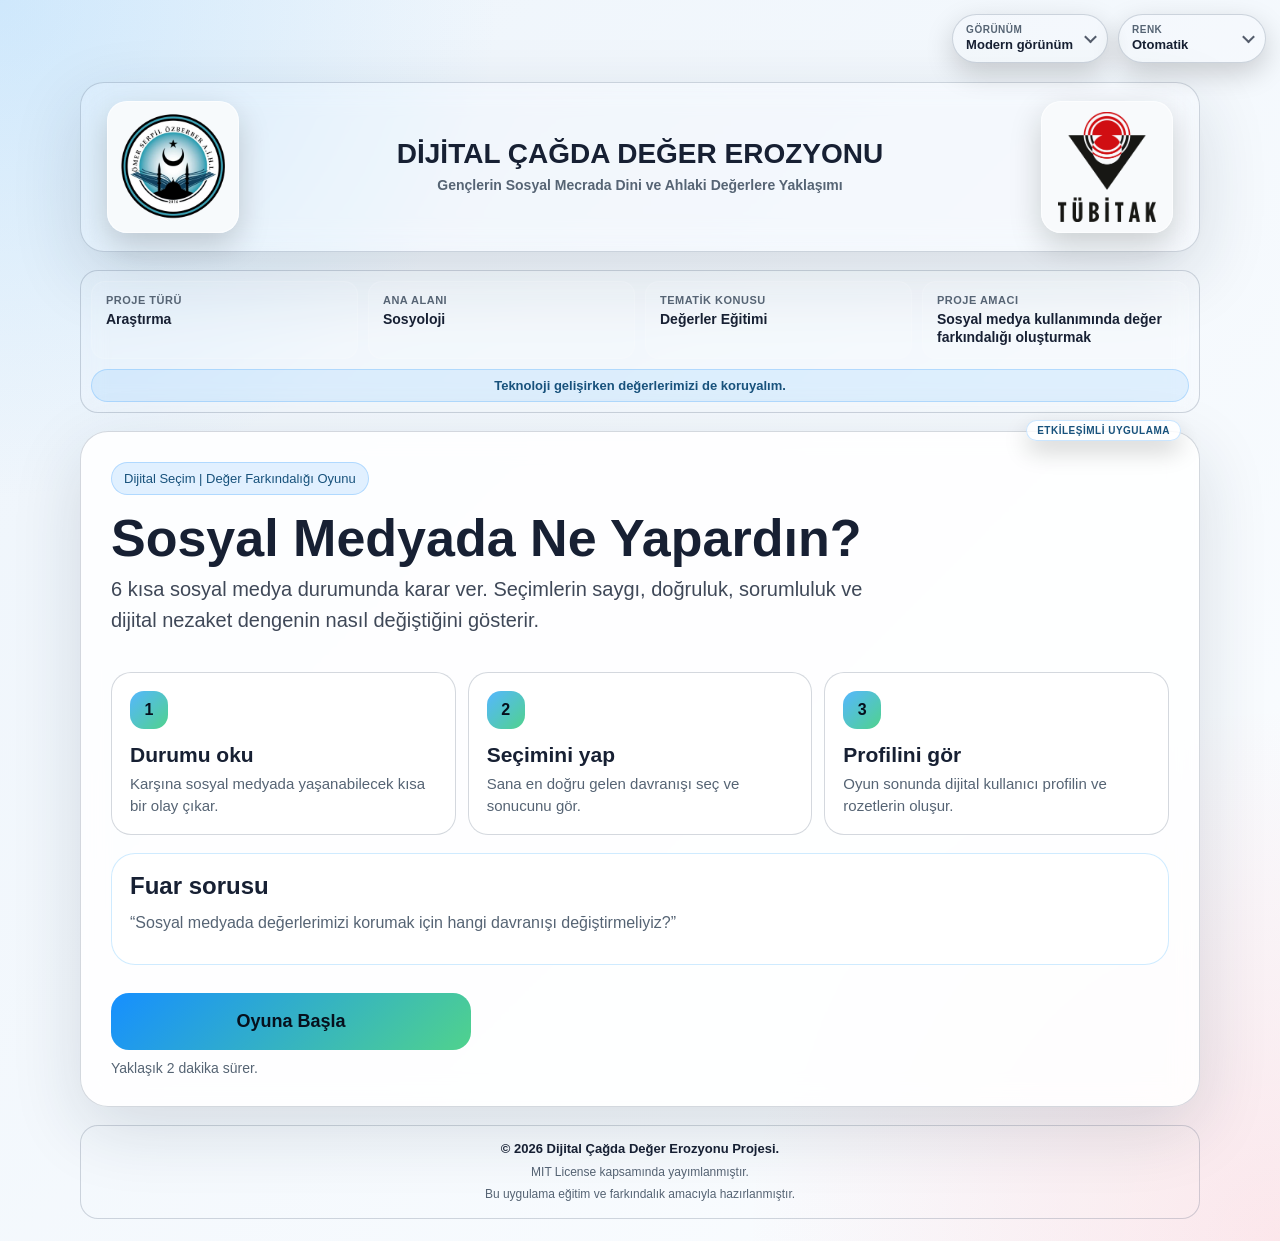
==== commit f962b6ac: "Add settings menu and theme/color controls Introduce a responsive settings menu for selecting theme " ====
--- a/index.html
+++ b/index.html
@@ -3,1143 +3,39 @@
 <head>
   <meta charset="UTF-8" />
   <meta name="viewport" content="width=device-width, initial-scale=1.0" />
-  <title>Dijital Seçim | Değer Farkındalığı Oyunu</title>
-  <style>
-    :root {
-      --bg-1: #07111f;
-      --bg-2: #10213a;
-      --card: rgba(255, 255, 255, 0.08);
-      --card-2: rgba(255, 255, 255, 0.12);
-      --text: #f5f7fb;
-      --muted: #b8c2d6;
-      --good: #43d17d;
-      --warn: #f5c84c;
-      --bad: #ff5f72;
-      --line: rgba(255, 255, 255, 0.15);
-      --accent: #55b7ff;
-      --accent-2: #50d28d;
-      --ink: #121820;
-    }
-
-    * { box-sizing: border-box; }
-
-    body {
-      margin: 0;
-      min-height: 100vh;
-      font-family: Arial, Helvetica, sans-serif;
-      color: var(--text);
-      background:
-        radial-gradient(circle at top left, rgba(85, 183, 255, 0.32), transparent 28%),
-        radial-gradient(circle at bottom right, rgba(255, 95, 114, 0.22), transparent 30%),
-        linear-gradient(135deg, var(--bg-1), var(--bg-2));
-      display: flex;
-      align-items: center;
-      justify-content: center;
-      padding: 22px;
-    }
-
-    body[data-theme="modern"][data-color-scheme="light"] {
-      --bg-1: #edf4fb;
-      --bg-2: #fbfdff;
-      --card: rgba(255, 255, 255, 0.86);
-      --card-2: rgba(20, 42, 76, 0.07);
-      --text: #172033;
-      --muted: #566474;
-      --line: rgba(20, 42, 76, 0.18);
-      background:
-        radial-gradient(circle at top left, rgba(85, 183, 255, 0.20), transparent 28%),
-        radial-gradient(circle at bottom right, rgba(255, 95, 114, 0.14), transparent 30%),
-        linear-gradient(135deg, var(--bg-1), var(--bg-2));
-    }
-
-    body[data-theme="modern"][data-color-scheme="light"] .brand-strip,
-    body[data-theme="modern"][data-color-scheme="light"] .panel,
-    body[data-theme="modern"][data-color-scheme="light"] .side {
-      box-shadow: 0 22px 70px rgba(24, 39, 63, 0.14);
-    }
-
-    body[data-theme="modern"][data-color-scheme="light"] .tag {
-      background: rgba(22, 143, 255, 0.12);
-      color: #18527c;
-      border-color: rgba(22, 143, 255, 0.24);
-    }
-
-    body[data-theme="modern"][data-color-scheme="light"] .scenario-card,
-    body[data-theme="modern"][data-color-scheme="light"] .phone,
-    body[data-theme="modern"][data-color-scheme="light"] .post,
-    body[data-theme="modern"][data-color-scheme="light"] .quick-stat,
-    body[data-theme="modern"][data-color-scheme="light"] .play-step,
-    body[data-theme="modern"][data-color-scheme="light"] .mini,
-    body[data-theme="modern"][data-color-scheme="light"] .feedback-item,
-    body[data-theme="modern"][data-color-scheme="light"] .side-card {
-      background: rgba(255, 255, 255, 0.72);
-    }
-
-    body[data-theme="modern"][data-color-scheme="light"] .decision-box p,
-    body[data-theme="modern"][data-color-scheme="light"] .feedback-item b {
-      color: var(--text);
-    }
-
-    body[data-theme="modern"][data-color-scheme="light"] .notice {
-      color: #684a00;
-    }
-
-    body[data-theme="modern"][data-color-scheme="light"] .badge {
-      color: #14663e;
-    }
-
-    .app {
-      width: min(1120px, 100%);
-      display: grid;
-      grid-template-columns: 1.15fr 0.85fr;
-      gap: 18px;
-    }
-
-    .brand-strip {
-      grid-column: 1 / -1;
-      display: grid;
-      grid-template-columns: 142px minmax(0, 1fr) 142px;
-      align-items: center;
-      gap: 22px;
-      min-height: 150px;
-      padding: 18px 26px;
-      position: relative;
-      background: rgba(255, 255, 255, 0.09);
-      border: 1px solid var(--line);
-      border-radius: 24px;
-      backdrop-filter: blur(14px);
-      box-shadow: 0 18px 70px rgba(0, 0, 0, 0.22);
-    }
-
-    .logo-frame {
-      display: flex;
-      align-items: center;
-      justify-content: center;
-      background: rgba(248, 250, 252, 0.96);
-      border: 1px solid rgba(255, 255, 255, 0.62);
-      border-radius: 20px;
-      box-shadow: 0 12px 32px rgba(0, 0, 0, 0.18);
-    }
-
-    .logo-frame.school-frame {
-      width: 132px;
-      height: 132px;
-      justify-self: start;
-      padding: 10px;
-    }
-
-    .logo-frame.tubitak-frame {
-      width: 132px;
-      height: 132px;
-      justify-self: end;
-      padding: 10px;
-    }
-
-    .brand-logo {
-      width: 100%;
-      height: 100%;
-      object-fit: contain;
-      display: block;
-    }
-
-    .brand-title {
-      min-width: 0;
-      text-align: center;
-      line-height: 1.2;
-    }
-
-    .brand-title strong {
-      display: block;
-      font-size: 22px;
-      letter-spacing: 0;
-      overflow-wrap: anywhere;
-    }
-
-    .brand-title span {
-      display: block;
-      margin-top: 4px;
-      color: var(--muted);
-      font-size: 14px;
-    }
-
-    .project-meta {
-      grid-column: 1 / -1;
-      display: grid;
-      grid-template-columns: repeat(4, 1fr);
-      gap: 10px;
-      padding: 10px;
-      border-radius: 18px;
-      background: rgba(255, 255, 255, 0.06);
-      border: 1px solid var(--line);
-      backdrop-filter: blur(12px);
-    }
-
-    .meta-item {
-      min-height: 66px;
-      padding: 12px 14px;
-      border-radius: 14px;
-      background: rgba(255, 255, 255, 0.08);
-      border: 1px solid rgba(255, 255, 255, 0.12);
-    }
-
-    .meta-item span {
-      display: block;
-      margin-bottom: 5px;
-      color: var(--muted);
-      font-size: 11px;
-      font-weight: 800;
-      letter-spacing: 0.5px;
-      text-transform: uppercase;
-    }
-
-    .meta-item b {
-      display: block;
-      color: var(--text);
-      font-size: 14px;
-      line-height: 1.25;
-    }
-
-    .project-slogan {
-      grid-column: 1 / -1;
-      padding: 8px 12px;
-      border-radius: 999px;
-      background: rgba(85, 183, 255, 0.12);
-      border: 1px solid rgba(85, 183, 255, 0.24);
-      color: #dbefff;
-      font-size: 13px;
-      font-weight: 800;
-      text-align: center;
-    }
-
-    .theme-controls {
-      display: inline-flex;
-      flex-wrap: wrap;
-      justify-content: center;
-      gap: 8px;
-      position: fixed;
-      top: 14px;
-      right: 14px;
-      z-index: 20;
-    }
-
-    .theme-toggle {
-      display: inline-flex;
-      align-items: center;
-      justify-content: center;
-      padding: 8px 12px;
-      border-radius: 999px;
-      background: rgba(255, 255, 255, 0.10);
-      border: 1px solid var(--line);
-      color: var(--text);
-      font-size: 13px;
-      font-weight: 700;
-      text-align: center;
-      box-shadow: 0 10px 28px rgba(0, 0, 0, 0.18);
-    }
-
-    .theme-toggle:hover {
-      transform: none;
-      background: rgba(255, 255, 255, 0.16);
-    }
-
-    .app[data-screen="start"] .panel {
-      grid-column: 1 / -1;
-    }
-
-    .app[data-screen="start"] .side {
-      display: none;
-    }
-
-    .start-screen {
-      min-height: 520px;
-      display: grid;
-      align-content: center;
-    }
-
-    .start-hero {
-      max-width: 820px;
-    }
-
-    .hero-copy {
-      max-width: 760px;
-      color: #d9e5f8;
-      font-size: 20px;
-      line-height: 1.55;
-    }
-
-    .play-steps {
-      display: grid;
-      grid-template-columns: repeat(3, 1fr);
-      gap: 12px;
-      margin-top: 26px;
-    }
-
-    .play-step {
-      min-height: 138px;
-      padding: 18px;
-      border-radius: 20px;
-      background: rgba(255,255,255,0.10);
-      border: 1px solid var(--line);
-    }
-
-    .step-number {
-      width: 38px;
-      height: 38px;
-      display: grid;
-      place-items: center;
-      margin-bottom: 14px;
-      border-radius: 14px;
-      background: linear-gradient(135deg, var(--accent), var(--accent-2));
-      color: #06101d;
-      font-weight: 800;
-    }
-
-    .play-step b {
-      display: block;
-      margin-bottom: 6px;
-      font-size: 21px;
-    }
-
-    .play-step span:not(.step-number) {
-      color: var(--muted);
-      font-size: 15px;
-      line-height: 1.45;
-    }
-
-    .start-action {
-      display: grid;
-      gap: 10px;
-      margin-top: 28px;
-    }
-
-    .start-action .primary {
-      max-width: 360px;
-      padding: 18px 22px;
-      font-size: 18px;
-    }
-
-    .time-note {
-      color: var(--muted);
-      font-size: 14px;
-    }
-
-    .panel, .side {
-      background: var(--card);
-      border: 1px solid var(--line);
-      border-radius: 28px;
-      backdrop-filter: blur(14px);
-      box-shadow: 0 24px 90px rgba(0, 0, 0, 0.28);
-    }
-
-    .panel { padding: 30px; }
-    .side { padding: 24px; }
-
-    .tag {
-      display: inline-flex;
-      gap: 8px;
-      align-items: center;
-      padding: 8px 12px;
-      border-radius: 999px;
-      background: rgba(85, 183, 255, 0.16);
-      color: #cfeeff;
-      font-size: 13px;
-      border: 1px solid rgba(85, 183, 255, 0.28);
-    }
-
-    h1 {
-      margin: 18px 0 8px;
-      font-size: 52px;
-      line-height: 0.98;
-      letter-spacing: 0;
-    }
-
-    h2 {
-      margin: 0 0 10px;
-      font-size: 24px;
-    }
-
-    p {
-      color: var(--muted);
-      line-height: 1.6;
-      font-size: 16px;
-      margin: 10px 0;
-    }
-
-    .screen { display: none; }
-    .screen.active { display: block; animation: fade 260ms ease; }
-    .screen.active.start-screen { display: grid; }
-
-    @keyframes fade {
-      from { opacity: 0; transform: translateY(8px); }
-      to { opacity: 1; transform: translateY(0); }
-    }
-
-    .btns {
-      display: grid;
-      gap: 12px;
-      margin-top: 22px;
-    }
-
-    button {
-      border: 0;
-      cursor: pointer;
-      color: var(--text);
-      background: var(--card-2);
-      border: 1px solid var(--line);
-      border-radius: 18px;
-      padding: 15px 16px;
-      text-align: left;
-      font-size: 16px;
-      transition: transform 150ms ease, background 150ms ease, border-color 150ms ease;
-    }
-
-    button:hover {
-      transform: translateY(-2px);
-      background: rgba(255, 255, 255, 0.16);
-      border-color: rgba(255, 255, 255, 0.32);
-    }
-
-    .primary {
-      background: linear-gradient(135deg, #168fff, #50d28d);
-      border: 0;
-      font-weight: 700;
-      text-align: center;
-    }
-
-    .ghost { text-align: center; }
-
-    .choice-button {
-      display: grid;
-      gap: 6px;
-    }
-
-    .choice-title {
-      font-weight: 700;
-      line-height: 1.35;
-    }
-
-    .scenario-head {
-      display: flex;
-      align-items: center;
-      gap: 14px;
-      margin-top: 18px;
-    }
-
-    .category-icon {
-      width: 54px;
-      height: 54px;
-      flex: 0 0 54px;
-      display: grid;
-      place-items: center;
-      border-radius: 18px;
-      background: linear-gradient(135deg, rgba(85, 183, 255, 0.28), rgba(80, 210, 141, 0.22));
-      border: 1px solid rgba(255,255,255,0.18);
-      color: #ffffff;
-      font-size: 20px;
-      font-weight: 800;
-    }
-
-    .scenario-kicker {
-      margin: 0 0 4px;
-      color: var(--muted);
-      font-size: 13px;
-    }
-
-    .scenario-head h2 {
-      margin: 0;
-    }
-
-    .decision-box {
-      margin-top: 18px;
-      padding: 20px;
-      border-radius: 22px;
-      background: rgba(85, 183, 255, 0.16);
-      border: 1px solid rgba(85, 183, 255, 0.34);
-      box-shadow: inset 0 1px 0 rgba(255,255,255,0.08);
-    }
-
-    .decision-label {
-      display: inline-flex;
-      margin-bottom: 10px;
-      padding: 6px 10px;
-      border-radius: 999px;
-      background: rgba(255,255,255,0.14);
-      color: #d8f1ff;
-      font-size: 12px;
-      font-weight: 700;
-      letter-spacing: 0;
-    }
-
-    .decision-box p {
-      margin: 0;
-      color: #ffffff;
-      font-size: 19px;
-      line-height: 1.55;
-      font-weight: 700;
-    }
-
-    .scenario-card {
-      margin-top: 18px;
-      padding: 18px;
-      border-radius: 24px;
-      background: rgba(0, 0, 0, 0.20);
-      border: 1px solid var(--line);
-    }
-
-    .phone {
-      min-height: 142px;
-      border-radius: 24px;
-      border: 7px solid rgba(255, 255, 255, 0.14);
-      background: linear-gradient(180deg, rgba(255,255,255,0.10), rgba(255,255,255,0.04));
-      padding: 14px;
-      position: relative;
-      overflow: hidden;
-    }
-
-    .post {
-      border-radius: 18px;
-      background: rgba(255,255,255,0.10);
-      padding: 16px;
-      border: 1px solid rgba(255,255,255,0.12);
-    }
-
-    .post strong { display: block; margin-bottom: 8px; }
-    .post small { color: var(--muted); }
-
-    .post-chip {
-      display: inline-flex;
-      margin-bottom: 10px;
-      padding: 6px 9px;
-      border-radius: 999px;
-      background: rgba(80, 210, 141, 0.16);
-      color: #c9f7df;
-      font-size: 12px;
-      border: 1px solid rgba(80, 210, 141, 0.28);
-    }
-
-    .feedback-grid {
-      display: grid;
-      gap: 12px;
-      margin-top: 18px;
-    }
-
-    .feedback-item {
-      padding: 16px;
-      border-radius: 18px;
-      background: rgba(255,255,255,0.08);
-      border: 1px solid var(--line);
-    }
-
-    .feedback-item b {
-      display: block;
-      margin-bottom: 6px;
-      color: #ffffff;
-    }
-
-    .feedback-item p {
-      margin: 0;
-      font-size: 15px;
-    }
-
-    .choice-prompt {
-      margin-top: 20px;
-      padding: 16px 18px;
-      border-radius: 18px;
-      background: rgba(80, 210, 141, 0.13);
-      border: 1px solid rgba(80, 210, 141, 0.30);
-    }
-
-    .choice-prompt strong {
-      display: block;
-      font-size: 22px;
-      line-height: 1.25;
-    }
-
-    .choice-prompt span {
-      display: block;
-      margin-top: 5px;
-      color: var(--muted);
-      font-size: 14px;
-    }
-
-    .meter { margin: 16px 0; }
-    .meter-row { display: flex; justify-content: space-between; gap: 10px; margin-bottom: 7px; color: var(--muted); font-size: 14px; }
-    .meter-score { display: inline-flex; align-items: center; gap: 8px; color: var(--text); }
-    .status {
-      min-width: 62px;
-      padding: 3px 8px;
-      border-radius: 999px;
-      text-align: center;
-      font-size: 12px;
-      color: var(--ink);
-      background: var(--warn);
-    }
-    .status.low { background: var(--bad); color: #ffffff; }
-    .status.balanced { background: var(--warn); }
-    .status.strong { background: var(--good); }
-    .bar { height: 12px; background: rgba(255,255,255,0.10); border-radius: 999px; overflow: hidden; }
-    .fill { height: 100%; width: 50%; border-radius: 999px; transition: width 280ms ease; background: linear-gradient(90deg, var(--bad), var(--warn), var(--good)); }
-
-    .score-box {
-      display: grid;
-      grid-template-columns: repeat(2, 1fr);
-      gap: 12px;
-      margin-top: 18px;
-    }
-
-    .mini {
-      padding: 14px;
-      border-radius: 18px;
-      background: rgba(255,255,255,0.08);
-      border: 1px solid var(--line);
-    }
-
-    .mini b { display: block; font-size: 22px; margin-top: 6px; }
-
-    .result-title {
-      font-size: 42px;
-      margin: 12px 0;
-    }
-
-    .result-summary {
-      display: grid;
-      grid-template-columns: repeat(3, 1fr);
-      gap: 12px;
-      margin-top: 18px;
-    }
-
-    .badge-list {
-      display: flex;
-      flex-wrap: wrap;
-      gap: 10px;
-      margin-top: 18px;
-    }
-
-    .badge {
-      display: inline-flex;
-      align-items: center;
-      gap: 8px;
-      padding: 10px 12px;
-      border-radius: 999px;
-      background: rgba(80, 210, 141, 0.15);
-      border: 1px solid rgba(80, 210, 141, 0.30);
-      color: #d9ffe9;
-      font-size: 14px;
-      font-weight: 700;
-    }
-
-    .badge-mark {
-      width: 22px;
-      height: 22px;
-      display: grid;
-      place-items: center;
-      border-radius: 50%;
-      background: rgba(80, 210, 141, 0.28);
-      font-size: 12px;
-    }
-
-    .notice {
-      margin-top: 16px;
-      padding: 15px;
-      border-radius: 18px;
-      background: rgba(245, 200, 76, 0.12);
-      border: 1px solid rgba(245, 200, 76, 0.26);
-      color: #ffe7a1;
-    }
-
-    .side-card {
-      margin-top: 18px;
-      padding: 18px;
-      border-radius: 20px;
-      background: rgba(0, 0, 0, 0.18);
-      border: 1px solid var(--line);
-    }
-
-    .side-card h3 {
-      margin: 0 0 8px;
-      font-size: 17px;
-    }
-
-    .side-card p {
-      margin: 0;
-      font-size: 14px;
-    }
-
-    .fuar-question {
-      background: rgba(85, 183, 255, 0.13);
-      border-color: rgba(85, 183, 255, 0.28);
-    }
-
-    body[data-theme="formal"] {
-      --bg-1: #f3efe4;
-      --bg-2: #fbfaf4;
-      --card: rgba(255, 255, 255, 0.88);
-      --card-2: rgba(19, 34, 78, 0.06);
-      --text: #18213a;
-      --muted: #566070;
-      --line: rgba(19, 34, 78, 0.34);
-      --accent: #25386f;
-      --accent-2: #b02f3a;
-      background:
-        radial-gradient(circle at 12% 18%, rgba(176, 47, 58, 0.10), transparent 18%),
-        radial-gradient(circle at 85% 82%, rgba(37, 56, 111, 0.12), transparent 20%),
-        linear-gradient(135deg, var(--bg-1), var(--bg-2));
-    }
-
-    body[data-theme="formal"] .app {
-      position: relative;
-      z-index: 1;
-    }
-
-    body[data-theme="formal"] .brand-strip,
-    body[data-theme="formal"] .panel,
-    body[data-theme="formal"] .side {
-      position: relative;
-      border: 3px solid #25386f;
-      background: var(--card);
-      box-shadow: 0 18px 55px rgba(19, 34, 78, 0.14);
-      backdrop-filter: none;
-    }
-
-    body[data-theme="formal"] .panel::before,
-    body[data-theme="formal"] .side::before {
-      position: absolute;
-      top: -13px;
-      right: 18px;
-      padding: 4px 10px;
-      background: #fbfaf4;
-      color: #25386f;
-      border: 2px solid #25386f;
-      font-size: 11px;
-      font-weight: 800;
-      letter-spacing: 0.6px;
-    }
-
-    body[data-theme="formal"] .panel::before {
-      content: "ETKİLEŞİMLİ UYGULAMA";
-    }
-
-    body[data-theme="formal"] .side::before {
-      content: "DEĞER GÖSTERGESİ";
-    }
-
-    body[data-theme="formal"] .brand-strip {
-      border-radius: 8px;
-      background:
-        linear-gradient(135deg, rgba(37, 56, 111, 0.09), transparent 36%),
-        rgba(255, 255, 255, 0.92);
-    }
-
-    body[data-theme="formal"] .project-meta {
-      padding: 12px;
-      border: 3px solid #25386f;
-      border-radius: 8px;
-      background: rgba(255, 255, 255, 0.88);
-      box-shadow: 0 14px 44px rgba(19, 34, 78, 0.12);
-      backdrop-filter: none;
-    }
-
-    body[data-theme="formal"] .meta-item {
-      border: 2px solid rgba(37, 56, 111, 0.28);
-      border-radius: 6px;
-      background: rgba(255, 255, 255, 0.72);
-    }
-
-    body[data-theme="formal"] .meta-item span {
-      color: #7e1f2b;
-    }
-
-    body[data-theme="formal"] .meta-item b {
-      color: #111827;
-    }
-
-    body[data-theme="formal"] .project-slogan {
-      border-radius: 6px;
-      background: rgba(176, 47, 58, 0.08);
-      border: 2px solid rgba(176, 47, 58, 0.24);
-      color: #7e1f2b;
-    }
-
-    body[data-theme="formal"] .brand-strip::before,
-    body[data-theme="formal"] .brand-strip::after {
-      content: "";
-      position: absolute;
-      width: 28px;
-      height: 28px;
-      border-radius: 50%;
-      background: #b02f3a;
-      border: 2px solid rgba(19, 34, 78, 0.28);
-    }
-
-    body[data-theme="formal"] .brand-strip::before {
-      left: 18px;
-      bottom: -14px;
-    }
-
-    body[data-theme="formal"] .brand-strip::after {
-      right: 18px;
-      top: -14px;
-    }
-
-    body[data-theme="formal"] .brand-title strong {
-      font-size: 28px;
-      line-height: 1.08;
-      color: #111827;
-      text-transform: uppercase;
-    }
-
-    body[data-theme="formal"] .brand-title span {
-      color: #25386f;
-      font-weight: 800;
-    }
-
-    body[data-theme="formal"] .logo-frame {
-      background: #ffffff;
-      border: 2px solid rgba(19, 34, 78, 0.35);
-      border-radius: 8px;
-      box-shadow: none;
-    }
-
-    body[data-theme="formal"] .theme-toggle {
-      background: rgba(37, 56, 111, 0.96);
-      border-color: rgba(255, 255, 255, 0.48);
-      color: #ffffff;
-    }
-
-    body[data-theme="formal"] .theme-controls {
-      top: 14px;
-      right: 14px;
-    }
-
-    body[data-theme="formal"] h1,
-    body[data-theme="formal"] h2,
-    body[data-theme="formal"] h3,
-    body[data-theme="formal"] .choice-title,
-    body[data-theme="formal"] .play-step b {
-      color: #111827;
-    }
-
-    body[data-theme="formal"] p,
-    body[data-theme="formal"] .hero-copy {
-      color: #3f4858;
-    }
-
-    body[data-theme="formal"] .tag,
-    body[data-theme="formal"] .post-chip {
-      background: rgba(176, 47, 58, 0.10);
-      border-color: rgba(176, 47, 58, 0.36);
-      color: #7e1f2b;
-      font-weight: 800;
-    }
-
-    body[data-theme="formal"] .play-step,
-    body[data-theme="formal"] .mini,
-    body[data-theme="formal"] .feedback-item,
-    body[data-theme="formal"] .side-card,
-    body[data-theme="formal"] .scenario-card {
-      background: rgba(255, 255, 255, 0.76);
-      border: 2px solid rgba(37, 56, 111, 0.28);
-      border-radius: 8px;
-    }
-
-    body[data-theme="formal"] .step-number,
-    body[data-theme="formal"] .category-icon {
-      background: #25386f;
-      color: #ffffff;
-      border-radius: 6px;
-    }
-
-    body[data-theme="formal"] .primary {
-      background: #b02f3a;
-      color: #ffffff;
-      border: 2px solid #8c202a;
-    }
-
-    body[data-theme="formal"] button {
-      color: #18213a;
-      background: rgba(255, 255, 255, 0.82);
-      border: 2px solid rgba(37, 56, 111, 0.24);
-      border-radius: 8px;
-    }
-
-    body[data-theme="formal"] button:hover {
-      background: #ffffff;
-      border-color: #25386f;
-    }
-
-    body[data-theme="formal"] .decision-box {
-      background: rgba(37, 56, 111, 0.08);
-      border: 2px solid rgba(37, 56, 111, 0.34);
-      border-radius: 8px;
-    }
-
-    body[data-theme="formal"] .decision-label {
-      background: #25386f;
-      color: #ffffff;
-    }
-
-    body[data-theme="formal"] .decision-box p {
-      color: #111827;
-    }
-
-    body[data-theme="formal"] .choice-prompt,
-    body[data-theme="formal"] .notice,
-    body[data-theme="formal"] .fuar-question {
-      background: rgba(176, 47, 58, 0.08);
-      border: 2px solid rgba(176, 47, 58, 0.28);
-      color: #5f1f26;
-      border-radius: 8px;
-    }
-
-    body[data-theme="formal"] .bar {
-      background: rgba(37, 56, 111, 0.12);
-    }
-
-    body[data-theme="formal"] .phone {
-      border-color: rgba(37, 56, 111, 0.18);
-      background: rgba(37, 56, 111, 0.05);
-    }
-
-    body[data-theme="formal"] .post {
-      background: #ffffff;
-      border-color: rgba(37, 56, 111, 0.22);
-    }
-
-    body[data-theme="formal"][data-color-scheme="dark"] {
-      --bg-1: #171512;
-      --bg-2: #2a261f;
-      --card: rgba(32, 29, 24, 0.94);
-      --card-2: rgba(247, 241, 223, 0.08);
-      --text: #f7f1df;
-      --muted: #d8cdb7;
-      --line: rgba(247, 244, 234, 0.42);
-      background:
-        radial-gradient(circle at 12% 18%, rgba(176, 47, 58, 0.16), transparent 18%),
-        radial-gradient(circle at 85% 82%, rgba(247, 244, 234, 0.10), transparent 20%),
-        linear-gradient(135deg, var(--bg-1), var(--bg-2));
-    }
-
-    body[data-theme="formal"][data-color-scheme="dark"] .brand-strip,
-    body[data-theme="formal"][data-color-scheme="dark"] .panel,
-    body[data-theme="formal"][data-color-scheme="dark"] .side {
-      border-color: #f7f1df;
-      background: var(--card);
-      box-shadow: 0 18px 55px rgba(0, 0, 0, 0.28);
-    }
-
-    body[data-theme="formal"][data-color-scheme="dark"] .panel::before,
-    body[data-theme="formal"][data-color-scheme="dark"] .side::before {
-      background: #171512;
-      color: #f7f1df;
-      border-color: #f7f1df;
-    }
-
-    body[data-theme="formal"][data-color-scheme="dark"] .brand-strip {
-      background:
-        linear-gradient(135deg, rgba(247, 241, 223, 0.08), transparent 36%),
-        rgba(32, 29, 24, 0.94);
-    }
-
-    body[data-theme="formal"][data-color-scheme="dark"] .project-meta {
-      background: rgba(32, 29, 24, 0.90);
-      border-color: #f7f1df;
-      box-shadow: 0 14px 44px rgba(0, 0, 0, 0.26);
-    }
-
-    body[data-theme="formal"][data-color-scheme="dark"] .meta-item,
-    body[data-theme="formal"][data-color-scheme="dark"] .play-step,
-    body[data-theme="formal"][data-color-scheme="dark"] .mini,
-    body[data-theme="formal"][data-color-scheme="dark"] .feedback-item,
-    body[data-theme="formal"][data-color-scheme="dark"] .side-card,
-    body[data-theme="formal"][data-color-scheme="dark"] .scenario-card {
-      background: rgba(247, 241, 223, 0.07);
-      border-color: rgba(247, 241, 223, 0.28);
-    }
-
-    body[data-theme="formal"][data-color-scheme="dark"] .brand-title strong,
-    body[data-theme="formal"][data-color-scheme="dark"] h1,
-    body[data-theme="formal"][data-color-scheme="dark"] h2,
-    body[data-theme="formal"][data-color-scheme="dark"] h3,
-    body[data-theme="formal"][data-color-scheme="dark"] .choice-title,
-    body[data-theme="formal"][data-color-scheme="dark"] .play-step b,
-    body[data-theme="formal"][data-color-scheme="dark"] .meta-item b,
-    body[data-theme="formal"][data-color-scheme="dark"] .feedback-item b {
-      color: #fff8e8;
-    }
-
-    body[data-theme="formal"][data-color-scheme="dark"] .brand-title span,
-    body[data-theme="formal"][data-color-scheme="dark"] p,
-    body[data-theme="formal"][data-color-scheme="dark"] .hero-copy,
-    body[data-theme="formal"][data-color-scheme="dark"] .meta-item span {
-      color: #d8cdb7;
-    }
-
-    body[data-theme="formal"][data-color-scheme="dark"] .project-slogan,
-    body[data-theme="formal"][data-color-scheme="dark"] .choice-prompt,
-    body[data-theme="formal"][data-color-scheme="dark"] .notice,
-    body[data-theme="formal"][data-color-scheme="dark"] .fuar-question {
-      background: rgba(176, 47, 58, 0.14);
-      border-color: rgba(247, 241, 223, 0.24);
-      color: #ffe2d9;
-    }
-
-    body[data-theme="formal"][data-color-scheme="dark"] button {
-      color: #fff8e8;
-      background: rgba(247, 241, 223, 0.08);
-      border-color: rgba(247, 241, 223, 0.28);
-    }
-
-    body[data-theme="formal"][data-color-scheme="dark"] button:hover {
-      background: rgba(247, 241, 223, 0.14);
-      border-color: #f7f1df;
-    }
-
-    body[data-theme="formal"][data-color-scheme="dark"] .primary,
-    body[data-theme="formal"][data-color-scheme="dark"] .theme-toggle {
-      background: #b02f3a;
-      border-color: #f7f1df;
-      color: #ffffff;
-    }
-
-    body[data-theme="formal"][data-color-scheme="dark"] .decision-box {
-      background: rgba(247, 241, 223, 0.08);
-      border-color: rgba(247, 241, 223, 0.30);
-    }
-
-    body[data-theme="formal"][data-color-scheme="dark"] .decision-box p {
-      color: #fff8e8;
-    }
-
-    body[data-theme="formal"][data-color-scheme="dark"] .post {
-      background: rgba(247, 241, 223, 0.09);
-      border-color: rgba(247, 241, 223, 0.24);
-    }
-
-    body[data-theme="formal"][data-color-scheme="dark"] .logo-frame {
-      background: #f7f1df;
-    }
-
-    .footer-note {
-      margin-top: 18px;
-      font-size: 13px;
-      color: var(--muted);
-    }
-
-    @media (max-width: 860px) {
-      body { align-items: flex-start; }
-      .app { grid-template-columns: 1fr; }
-      .brand-strip {
-        grid-template-columns: 86px minmax(0, 1fr) 86px;
-        gap: 12px;
-        min-height: 102px;
-        padding: 12px 14px;
-        border-radius: 22px;
-      }
-      .logo-frame {
-        border-radius: 16px;
-      }
-      .logo-frame.school-frame {
-        width: 82px;
-        height: 82px;
-        padding: 7px;
-      }
-      .logo-frame.tubitak-frame {
-        width: 82px;
-        height: 82px;
-        padding: 7px;
-      }
-      .brand-title strong { font-size: 18px; }
-      .brand-title span { font-size: 12px; }
-      .project-meta {
-        grid-template-columns: 1fr;
-      }
-      .meta-item {
-        min-height: auto;
-      }
-      .theme-controls {
-        top: 8px;
-        right: 8px;
-        justify-content: flex-end;
-        max-width: calc(100vw - 16px);
-      }
-      .theme-toggle {
-        padding: 7px 9px;
-        font-size: 12px;
-      }
-      h1 { font-size: 38px; }
-      .result-title { font-size: 34px; }
-      .start-screen {
-        min-height: auto;
-      }
-      .play-steps,
-      .result-summary {
-        grid-template-columns: 1fr;
-      }
-      .play-step {
-        min-height: auto;
-      }
-      .hero-copy { font-size: 17px; }
-      .start-action .primary {
-        max-width: none;
-      }
-      .scenario-head {
-        align-items: flex-start;
-      }
-      .decision-box p { font-size: 17px; }
-      .choice-prompt strong { font-size: 20px; }
-      .panel, .side { border-radius: 22px; padding: 22px; }
-      .score-box { grid-template-columns: 1fr; }
-    }
-
-    @media print {
-      body {
-        background: #ffffff;
-        color: #111111;
-        display: block;
-        padding: 0;
-      }
-
-      .app {
-        width: 100%;
-        display: block;
-      }
-
-      .brand-strip,
-      .panel,
-      .side {
-        box-shadow: none;
-        background: #ffffff;
-        color: #111111;
-        border-color: #dddddd;
-        break-inside: avoid;
-      }
-
-      .side,
-      .btns,
-      .theme-controls,
-      #start,
-      #game,
-      #feedback {
-        display: none !important;
-      }
-
-      #result {
-        display: block !important;
-      }
-
-      p,
-      .mini,
-      .feedback-item,
-      .notice {
-        color: #222222;
-      }
-    }
-  </style>
+  <title>Dijital Çağda Değer Erozyonu | Dijital Seçim Oyunu</title>
+  <link rel="stylesheet" href="css/style.css" />
 </head>
 <body data-theme="modern" data-color-mode="auto" data-color-scheme="dark">
-  <div class="theme-controls" aria-label="Görünüm ayarları">
-    <button class="theme-toggle" id="themeToggle" type="button" onclick="toggleTheme()">Pano görünümü</button>
-    <button class="theme-toggle" id="colorModeToggle" type="button" onclick="cycleColorMode()">Renk: Otomatik</button>
+  <button class="menu-toggle" id="settingsMenuToggle" type="button" aria-label="Görünüm ayarlarını aç" aria-controls="themeControls" aria-expanded="false" onclick="toggleSettingsMenu()">
+    <span></span>
+    <span></span>
+    <span></span>
+  </button>
+  <div class="settings-backdrop" aria-hidden="true" onclick="closeSettingsMenu()"></div>
+  <div class="theme-controls" id="themeControls" aria-label="Görünüm ayarları">
+    <div class="setting-select" data-select="theme">
+      <button class="theme-toggle setting-select-button" id="themeSelectButton" type="button" aria-haspopup="listbox" aria-expanded="false" onclick="toggleSettingSelect('theme')">
+        <span>Görünüm</span>
+        <b id="themeSelectValue">Modern görünüm</b>
+      </button>
+      <div class="setting-options" role="listbox" aria-label="Görünüm modu">
+        <button class="setting-option" type="button" role="option" data-setting-option="theme" data-value="modern" onclick="selectTheme('modern')">Modern görünüm</button>
+        <button class="setting-option" type="button" role="option" data-setting-option="theme" data-value="formal" onclick="selectTheme('formal')">Pano görünümü</button>
+      </div>
+    </div>
+
+    <div class="setting-select" data-select="color">
+      <button class="theme-toggle setting-select-button" id="colorModeSelectButton" type="button" aria-haspopup="listbox" aria-expanded="false" onclick="toggleSettingSelect('color')">
+        <span>Renk</span>
+        <b id="colorModeSelectValue">Otomatik</b>
+      </button>
+      <div class="setting-options" role="listbox" aria-label="Renk modu">
+        <button class="setting-option" type="button" role="option" data-setting-option="color" data-value="auto" onclick="selectColorMode('auto')">Otomatik</button>
+        <button class="setting-option" type="button" role="option" data-setting-option="color" data-value="dark" onclick="selectColorMode('dark')">Koyu</button>
+        <button class="setting-option" type="button" role="option" data-setting-option="color" data-value="light" onclick="selectColorMode('light')">Aydınlık</button>
+      </div>
+    </div>
   </div>
 
   <main class="app" data-screen="start">
@@ -1205,6 +101,11 @@
           </div>
         </div>
 
+        <div class="scenario-card fuar-question">
+          <h2>Fuar sorusu</h2>
+          <p>“Sosyal medyada değerlerimizi korumak için hangi davranışı değiştirmeliyiz?”</p>
+        </div>
+
         <div class="start-action">
           <button class="primary" onclick="startGame()">Oyuna Başla</button>
           <span class="time-note">Yaklaşık 2 dakika sürer.</span>
@@ -1280,10 +181,6 @@
           <div class="mini">Dijital Nezaket <b id="finalKindness">0</b></div>
         </div>
         <div class="notice" id="resultAdvice"></div>
-        <div class="scenario-card fuar-question">
-          <h2>Fuar sorusu</h2>
-          <p>“Sosyal medyada değerlerimizi korumak için hangi davranışı değiştirmeliyiz?”</p>
-        </div>
         <div class="btns">
           <button class="primary" onclick="restartGame()">Tekrar Oyna</button>
           <button class="ghost" onclick="window.print()">Sonucu Yazdır</button>
@@ -1316,1439 +213,16 @@
         <h3>Anlık kazanım</h3>
         <p id="currentInsight">Oyuna başlayınca her seçimin hangi değeri etkilediği burada görünecek.</p>
       </div>
-
-      <div class="scenario-card fuar-question">
-        <h2>Fuar sorusu</h2>
-        <p>“Sosyal medyada değerlerimizi korumak için hangi davranışı değiştirmeliyiz?”</p>
-      </div>
-      <div class="footer-note">
-        Proje sloganı: Teknoloji gelişirken değerlerimizi de koruyalım.
-      </div>
     </aside>
+
+    <footer class="copyright-footer">
+      <strong>© 2026 Dijital Çağda Değer Erozyonu Projesi.</strong>
+      <span>MIT License kapsamında yayımlanmıştır.</span>
+      <span>Bu uygulama eğitim ve farkındalık amacıyla hazırlanmıştır.</span>
+    </footer>
   </main>
 
-  <script>
-    const valueMeta = {
-      respect: {
-        label: 'Saygı',
-        badge: 'Saygılı Kullanıcı',
-        mark: 'S',
-        advice: 'Tepki vermeden önce karşıdaki kişinin onurunu ve mahremiyetini düşün.'
-      },
-      truth: {
-        label: 'Doğruluk',
-        badge: 'Doğruluk Dedektifi',
-        mark: 'D',
-        advice: 'Paylaşmadan önce kaynağı, tarihi ve güvenilirliği kontrol et.'
-      },
-      responsibility: {
-        label: 'Sorumluluk',
-        badge: 'Sorumlu Dijital Yurttaş',
-        mark: 'SO',
-        advice: 'Etkileşimlerinin başkalarına ve kendi zamanına etkisini hesaba kat.'
-      },
-      kindness: {
-        label: 'Dijital Nezaket',
-        badge: 'Nezaket Elçisi',
-        mark: 'N',
-        advice: 'Fikir ayrılığında bile dili yumuşak, açık ve kırmadan kullan.'
-      }
-    };
-
-    const themeStorageKey = 'dijital-secim-theme';
-    const colorModeStorageKey = 'dijital-secim-color-mode';
-    const colorModeOrder = ['auto', 'dark', 'light'];
-    const colorModeLabels = {
-      auto: 'Renk: Otomatik',
-      dark: 'Renk: Koyu',
-      light: 'Renk: Aydınlık'
-    };
-
-    function setTheme(theme) {
-      const activeTheme = theme === 'formal' ? 'formal' : 'modern';
-      document.body.dataset.theme = activeTheme;
-
-      const toggle = document.getElementById('themeToggle');
-      if (toggle) {
-        toggle.textContent = activeTheme === 'formal' ? 'Modern görünüm' : 'Pano görünümü';
-        toggle.setAttribute('aria-pressed', activeTheme === 'formal' ? 'true' : 'false');
-      }
-
-      try {
-        localStorage.setItem(themeStorageKey, activeTheme);
-      } catch (error) {
-        // Tema seçimi saklanamazsa oyun yine çalışmaya devam eder.
-      }
-    }
-
-    function toggleTheme() {
-      setTheme(document.body.dataset.theme === 'formal' ? 'modern' : 'formal');
-    }
-
-    function getSystemColorScheme() {
-      if (typeof window !== 'undefined' && window.matchMedia) {
-        return window.matchMedia('(prefers-color-scheme: light)').matches ? 'light' : 'dark';
-      }
-
-      return 'dark';
-    }
-
-    function applyColorMode(mode) {
-      const activeMode = colorModeOrder.includes(mode) ? mode : 'auto';
-      const activeScheme = activeMode === 'auto' ? getSystemColorScheme() : activeMode;
-      document.body.dataset.colorMode = activeMode;
-      document.body.dataset.colorScheme = activeScheme;
-
-      const toggle = document.getElementById('colorModeToggle');
-      if (toggle) {
-        toggle.textContent = colorModeLabels[activeMode];
-        toggle.setAttribute('aria-label', `${colorModeLabels[activeMode]}. Değiştirmek için tıkla.`);
-      }
-
-      try {
-        localStorage.setItem(colorModeStorageKey, activeMode);
-      } catch (error) {
-        // Renk seçimi saklanamazsa sistem ayarıyla devam edilir.
-      }
-    }
-
-    function cycleColorMode() {
-      const currentMode = document.body.dataset.colorMode || 'auto';
-      const currentIndex = colorModeOrder.indexOf(currentMode);
-      const nextMode = colorModeOrder[(currentIndex + 1) % colorModeOrder.length];
-      applyColorMode(nextMode);
-    }
-
-    function initColorMode() {
-      let savedMode = 'auto';
-
-      try {
-        savedMode = localStorage.getItem(colorModeStorageKey) || 'auto';
-      } catch (error) {
-        savedMode = 'auto';
-      }
-
-      applyColorMode(savedMode);
-
-      if (typeof window !== 'undefined' && window.matchMedia) {
-        const media = window.matchMedia('(prefers-color-scheme: light)');
-        const handleSystemChange = () => {
-          if (document.body.dataset.colorMode === 'auto') {
-            applyColorMode('auto');
-          }
-        };
-
-        if (media.addEventListener) {
-          media.addEventListener('change', handleSystemChange);
-        } else if (media.addListener) {
-          media.addListener(handleSystemChange);
-        }
-      }
-    }
-
-    function initTheme() {
-      let savedTheme = 'modern';
-
-      try {
-        savedTheme = localStorage.getItem(themeStorageKey) || 'modern';
-      } catch (error) {
-        savedTheme = 'modern';
-      }
-
-      setTheme(savedTheme);
-    }
-
-    const scenarioPool = [
-      {
-        title: 'Alay İçeren Paylaşım',
-        category: 'Paylaşım ve saygı',
-        icon: 'P',
-        tip: 'Bir içeriği yaymak, o davranışa ortak olmak anlamına gelebilir.',
-        text: 'Bir arkadaşınla dalga geçilen kısa bir video sınıf grubunda paylaşılıyor.',
-        postTitle: 'Grup paylaşımı',
-        postText: 'Bir öğrencinin izinsiz çekilmiş görüntüsü komik açıklamalarla paylaşılmış.',
-        choices: [
-          {
-            text: 'Videoyu başkalarına da gönderirim.',
-            effect: { respect: -18, responsibility: -12, kindness: -16 },
-            title: 'Zarar büyüdü',
-            what: 'İzinsiz ve küçük düşürücü içerik daha fazla kişiye ulaştı.',
-            better: 'Videoyu yaymamak ve grupta kırıcı paylaşımı durdurmak daha doğru olurdu.',
-            notice: 'Dijital ortamda da yüz yüze hayattaki saygı ölçüleri geçerlidir.'
-          },
-          {
-            text: 'Sessiz kalırım, karışmam.',
-            effect: { respect: -6, responsibility: -10, kindness: -5 },
-            title: 'Pasif kalındı',
-            what: 'İçeriği yaymadın ama olumsuz davranışa açık bir sınır da koymadın.',
-            better: 'En azından paylaşımı yaymamak ve güvenli bir dille grubu uyarmak gerekir.',
-            notice: 'Bazen sessizlik, yanlış davranışın normal görünmesine yol açabilir.'
-          },
-          {
-            text: 'Paylaşmam, grubu uyarırım.',
-            effect: { respect: 15, responsibility: 14, kindness: 15 },
-            title: 'Değeri korudun',
-            what: 'Kişinin mahremiyetini ve saygınlığını koruyan bir tercih yaptın.',
-            better: 'Bu davranışı sürdürmek ve gerekirse ilgili kişiden paylaşımı kaldırmasını istemek iyi bir adımdır.',
-            notice: 'Saygı, dijital dünyada da temel bir değerdir.'
-          },
-          {
-            text: 'Videoyu yaymam ama grupta da konuşmam.',
-            effect: { respect: 5, responsibility: -3, kindness: 2 },
-            title: 'Zarar azaldı ama sınır konmadı',
-            what: 'İçeriği büyütmedin fakat kırıcı davranışın durması için açık bir adım atmadın.',
-            better: 'Yaymamak iyi bir başlangıçtır; güvenli bir dille uyarı yapmak davranışı tamamlar.',
-            notice: 'Dijital saygı bazen sadece durmak değil, zararı durdurmaya çalışmaktır.'
-          }
-        ]
-      },
-      {
-        title: 'Kaynağı Belirsiz Dini İçerik',
-        category: 'Doğruluk ve kaynak',
-        icon: 'K',
-        tip: 'Dini ve ahlaki konularda hızlı paylaşım yerine kaynak kontrolü önemlidir.',
-        text: 'Sosyal medyada doğruluğu belli olmayan dini bir bilgi karşına çıkıyor.',
-        postTitle: 'Viral içerik',
-        postText: 'Paylaşımda kaynak yok; sadece dikkat çekici ve kesin ifadeler kullanılmış.',
-        choices: [
-          {
-            text: 'Hemen paylaşırım, faydalı olabilir.',
-            effect: { truth: -18, responsibility: -10 },
-            title: 'Doğruluk zayıfladı',
-            what: 'Kaynağı belirsiz bilgi iyi niyetle bile yanlış bilginin yayılmasına neden olabilir.',
-            better: 'Paylaşmadan önce güvenilir kaynaklara bakmak ve emin değilsen paylaşmamak gerekir.',
-            notice: 'Dini konularda kaynak kontrolü daha fazla sorumluluk gerektirir.'
-          },
-          {
-            text: 'Kaynağını araştırırım.',
-            effect: { truth: 18, responsibility: 14 },
-            title: 'Bilinçli seçim',
-            what: 'Bilgiyi sorguladın ve hızlı etkileşim yerine doğruluğu önceledin.',
-            better: 'Doğrulanmış bilgiye ulaşırsan kaynağıyla birlikte paylaşabilirsin.',
-            notice: 'Paylaşmadan önce doğrulamak dijital ahlakın parçasıdır.'
-          },
-          {
-            text: 'Yorumlarda sert tartışmaya girerim.',
-            effect: { respect: -10, kindness: -14, truth: -4 },
-            title: 'Üslup bozuldu',
-            what: 'Doğruyu savunma çabası kırıcı bir dile dönüşebilir.',
-            better: 'Kaynak sorup sakin bir açıklama yapmak tartışmayı daha faydalı hale getirir.',
-            notice: 'Saygılı üslup, değerleri korumanın bir yoludur.'
-          },
-          {
-            text: 'Paylaşımı kaydeder, sonra kaynağına bakarım.',
-            effect: { truth: 10, responsibility: 8 },
-            title: 'Hız yerine kontrol seçildi',
-            what: 'İçeriği hemen yaymadan önce doğrulama için zaman ayırdın.',
-            better: 'Kaynağı güvenilir değilse paylaşmamak en doğru tamamlayıcı adımdır.',
-            notice: 'Doğrulama bazen paylaşımı ertelemekle başlar.'
-          }
-        ]
-      },
-      {
-        title: 'Hakaretli Yorumlar',
-        category: 'Yorum ve üslup',
-        icon: 'Y',
-        tip: 'Yorumlarda verilen tepki, mesajın içeriği kadar değer taşır.',
-        text: 'Bir gönderinin altında inançlara ve kişisel değerlere yönelik küçümseyici yorumlar görüyorsun.',
-        postTitle: 'Yorumlar bölümü',
-        postText: 'Bazı kullanıcılar farklı düşünen kişilere hakaret ediyor.',
-        choices: [
-          {
-            text: 'Ben de aynı sertlikle cevap veririm.',
-            effect: { respect: -14, kindness: -16 },
-            title: 'Gerilim arttı',
-            what: 'Hakarete hakaretle karşılık vermek ortamı daha kırıcı hale getirdi.',
-            better: 'Sakin, kısa ve saygılı bir cevap vermek ya da tartışmayı büyütmemek daha sağlıklıdır.',
-            notice: 'Dijital nezaket, anlaşmazlık anında da korunmalıdır.'
-          },
-          {
-            text: 'Saygılı bir dille karşı görüşümü yazarım.',
-            effect: { respect: 14, kindness: 12, truth: 6 },
-            title: 'Olgun tutum',
-            what: 'Farklı fikre karşı değerleri koruyan bir dil kullandın.',
-            better: 'Bu tutumu sürdürüp tartışmayı kişilere değil fikirlere odaklamak gerekir.',
-            notice: 'Üslup, mesajın kendisi kadar etkilidir.'
-          },
-          {
-            text: 'Hakaretleri beğenirim.',
-            effect: { respect: -16, kindness: -14, responsibility: -8 },
-            title: 'Olumsuzluk desteklendi',
-            what: 'Beğeni vermek kırıcı dili daha görünür hale getirdi.',
-            better: 'Kırıcı yorumları desteklememek ve gerekiyorsa bildirmek daha sorumlu bir tercihtir.',
-            notice: 'Etkileşim vermek, içeriği yaymanın bir parçası olabilir.'
-          },
-          {
-            text: 'Tartışmaya girmem ama hakaretleri bildiririm.',
-            effect: { respect: 8, kindness: 8, responsibility: 10 },
-            title: 'Sessiz ama sorumlu adım',
-            what: 'Kavgayı büyütmeden kırıcı yorumların görünürlüğünü azaltmaya çalıştın.',
-            better: 'Gerekirse kısa ve saygılı bir açıklama eklemek de faydalı olabilir.',
-            notice: 'Bazen en etkili müdahale tartışmayı büyütmeden sınır koymaktır.'
-          }
-        ]
-      },
-      {
-        title: 'Mahremiyet ve Gösteriş',
-        category: 'Mahremiyet',
-        icon: 'M',
-        tip: 'Bir görüntüye erişebilmek, onu saklama ya da yayma hakkı vermez.',
-        text: 'Bir arkadaşın özel hayatına ait bir görüntü izinsiz olarak paylaşılmış.',
-        postTitle: 'Hikaye paylaşımı',
-        postText: 'Görüntü ilgi çekiyor ancak kişinin izni olup olmadığı belli değil.',
-        choices: [
-          {
-            text: 'Ekran görüntüsü alıp saklarım.',
-            effect: { respect: -12, responsibility: -12, kindness: -8 },
-            title: 'Mahremiyet ihlali',
-            what: 'İzinsiz görüntüyü saklamak kişinin özel alanına zarar verdi.',
-            better: 'Görüntüyü saklamamak ve paylaşımı büyütmeden ilgili kişiyi uyarmak gerekir.',
-            notice: 'Mahremiyet, dijital çağda korunması gereken temel değerlerden biridir.'
-          },
-          {
-            text: 'Paylaşımı yaymadan kişiyi uyarırım.',
-            effect: { respect: 14, responsibility: 16, kindness: 10 },
-            title: 'Sorumlu davranış',
-            what: 'Paylaşımı büyütmeden mahremiyeti koruyan bir yol seçtin.',
-            better: 'Gerekirse paylaşımı yapan kişiden içeriği kaldırmasını istemek de iyi bir adımdır.',
-            notice: 'Her içeriğe erişebilmek, onu paylaşma hakkı vermez.'
-          },
-          {
-            text: 'Herkes görmüş zaten, ben de paylaşırım.',
-            effect: { respect: -18, responsibility: -16, kindness: -12 },
-            title: 'Zarar çoğaldı',
-            what: 'Yanlış davranış kalabalıkla birlikte daha da büyüdü.',
-            better: 'Bir yanlış yaygın olsa bile onu tekrar etmemek gerekir.',
-            notice: 'Dijital kalabalığa uymak yerine değer temelli karar vermek gerekir.'
-          },
-          {
-            text: 'Paylaşmadan önce yakın bir arkadaşıma sorarım.',
-            effect: { respect: -4, responsibility: -5 },
-            title: 'Karar ertelendi ama risk sürdü',
-            what: 'İçeriği hemen yaymadın fakat izinsiz görüntüyü başkasıyla değerlendirmeye açtın.',
-            better: 'Mahrem içerikte en güvenli adım, paylaşmadan doğrudan ilgili kişiyi uyarmaktır.',
-            notice: 'İzin sorunu olan içerikler üçüncü kişilerle de dolaştırılmamalıdır.'
-          }
-        ]
-      },
-      {
-        title: 'Kıyaslama Baskısı',
-        category: 'Dijital denge',
-        icon: 'A',
-        tip: 'Sosyal medya çoğu zaman hayatın düzenlenmiş ve seçilmiş kısmını gösterir.',
-        text: 'Sosyal medyada herkesin hayatı kusursuz görünmektedir. Kendini yetersiz hissetmeye başlıyorsun.',
-        postTitle: 'Akış ekranı',
-        postText: 'Sürekli başarı, lüks ve kusursuz yaşam görüntüleri karşına çıkıyor.',
-        choices: [
-          {
-            text: 'Kendimi sürekli başkalarıyla kıyaslarım.',
-            effect: { responsibility: -8, kindness: -6 },
-            title: 'Algı baskısı',
-            what: 'Akıştaki seçilmiş görüntüler kendi değerini ölçme biçimini etkiledi.',
-            better: 'Sosyal medya içeriklerinin gerçeğin tamamı olmadığını hatırlamak gerekir.',
-            notice: 'Kendi değerini beğeni ve gösteriş üzerinden ölçmek sağlıklı değildir.'
-          },
-          {
-            text: 'Kullanım süreme sınır koyarım.',
-            effect: { responsibility: 16, kindness: 6 },
-            title: 'Kontrol sende',
-            what: 'Sosyal medya etkisini azaltmak için somut bir sınır koydun.',
-            better: 'Bu sınırı günlük planına bağlamak ve bildirimleri azaltmak faydalı olur.',
-            notice: 'Bilinçli kullanım, değerleri korumanın pratik yollarından biridir.'
-          },
-          {
-            text: 'Daha fazla ilgi görmek için abartılı paylaşımlar yaparım.',
-            effect: { truth: -10, responsibility: -8 },
-            title: 'Gerçeklik zedelendi',
-            what: 'Onay arayışı gerçeği olduğundan farklı göstermeye yöneltti.',
-            better: 'Kendini görünürlükle değil gerçek davranışlarınla değerlendirmek daha sağlıklıdır.',
-            notice: 'Dijital görünürlük, kişiliğin ölçüsü değildir.'
-          },
-          {
-            text: 'Bir süre ara verip güvendiğim biriyle konuşurum.',
-            effect: { responsibility: 12, kindness: 10 },
-            title: 'Duygu fark edildi',
-            what: 'Akışın seni nasıl etkilediğini fark edip kendini koruyacak bir ara verdin.',
-            better: 'Bu arayı kullanım sınırıyla desteklemek daha kalıcı bir denge sağlar.',
-            notice: 'Dijital denge, duygularının nasıl etkilendiğini fark etmekle başlar.'
-          }
-        ]
-      },
-      {
-        title: 'Dijital Zaman Yönetimi',
-        category: 'Zaman yönetimi',
-        icon: 'Z',
-        tip: 'Teknolojiyi amaç değil araç olarak kullanmak dijital dengenin temelidir.',
-        text: 'Ders, aile ve ibadet/kişisel gelişim zamanın sosyal medya nedeniyle aksıyor.',
-        postTitle: 'Bildirimler',
-        postText: 'Arka arkaya gelen bildirimler planladığın işleri geciktiriyor.',
-        choices: [
-          {
-            text: 'Bildirimleri kapatıp belirli saatlerde kullanırım.',
-            effect: { responsibility: 18, truth: 4, kindness: 4 },
-            title: 'Denge kuruldu',
-            what: 'Teknolojiyi kontrol eden ve zamanını koruyan bir karar verdin.',
-            better: 'Belirlediğin saatlere uymak ve ekran süresini takip etmek bu kararı güçlendirir.',
-            notice: 'Zaman yönetimi, sorumluluk değerinin dijital alandaki karşılığıdır.'
-          },
-          {
-            text: 'Biraz daha bakarım, sonra bırakırım.',
-            effect: { responsibility: -8 },
-            title: 'Erteleme başladı',
-            what: 'Kısa süreli erteleme planlanan işleri geciktirmeye başladı.',
-            better: 'Önce sorumluluğu tamamlamak, sonra sınırlı süreyle kullanmak daha dengelidir.',
-            notice: 'Küçük ertelemeler zamanla alışkanlığa dönüşebilir.'
-          },
-          {
-            text: 'Tüm zamanımı akışta geçiririm.',
-            effect: { responsibility: -18, respect: -4 },
-            title: 'Denge kayboldu',
-            what: 'Sosyal medya günlük sorumlulukların önüne geçti.',
-            better: 'Bildirimleri kapatmak, kullanım süresi koymak ve öncelikleri belirlemek gerekir.',
-            notice: 'Kontrolsüz kullanım değer ve davranış dengesini zayıflatabilir.'
-          },
-          {
-            text: 'Kısa mola verip sonra planıma dönerim.',
-            effect: { responsibility: 8, kindness: 3 },
-            title: 'Sınırlı kullanım denendi',
-            what: 'Sosyal medyayı tamamen bırakmadın ama süreyi kontrol etmeye çalıştın.',
-            better: 'Molanın süresini önceden belirlemek bu tercihi daha güvenli yapar.',
-            notice: 'Denge, teknolojiyi planın içine alabilmektir.'
-          }
-        ]
-      },
-      {
-        title: 'Öfkeyle Paylaşım',
-        category: 'Paylaşım ve saygı',
-        icon: 'P',
-        tip: 'Öfkeyle yapılan paylaşım kısa sürede kalıcı bir iz bırakabilir.',
-        text: 'Bir arkadaşınla tartıştın ve sinirle onun eski bir fotoğrafını paylaşmak istiyorsun.',
-        postTitle: 'Hızlı paylaşım',
-        postText: 'Fotoğraf komik görünüyor ama arkadaşın bunu paylaşmanı istemeyebilir.',
-        choices: [
-          {
-            text: 'Fotoğrafı hemen paylaşırım.',
-            effect: { respect: -16, kindness: -14, responsibility: -10 },
-            title: 'Anlık öfke büyüdü',
-            what: 'Kısa süreli öfke başkasının saygınlığını zedeleyen bir paylaşıma dönüştü.',
-            better: 'Paylaşmadan önce beklemek ve yüz yüze konuşmak daha doğru olurdu.',
-            notice: 'Dijital izler, öfke geçtikten sonra da kalabilir.'
-          },
-          {
-            text: 'Paylaşmadan önce sakinleşirim.',
-            effect: { respect: 12, kindness: 12, responsibility: 12 },
-            title: 'Kendini durdurdun',
-            what: 'Öfkeyle hareket etmek yerine sonucu düşünmeyi seçtin.',
-            better: 'Sakinleşince konuyu doğrudan ve kırmadan konuşmak iyi bir adımdır.',
-            notice: 'Kendini kontrol etmek dijital sorumluluğun önemli bir parçasıdır.'
-          },
-          {
-            text: 'Fotoğrafı sadece yakın arkadaşlarıma gönderirim.',
-            effect: { respect: -10, responsibility: -8, kindness: -8 },
-            title: 'Zarar sınırlı kalmadı',
-            what: 'Küçük bir gruba göndermek de izinsiz paylaşım anlamına gelir.',
-            better: 'Kişisel görüntüleri izin olmadan kimseyle paylaşmamak gerekir.',
-            notice: 'Paylaşımın az kişiye gitmesi onu doğru yapmaz.'
-          },
-          {
-            text: 'Fotoğrafı taslakta bırakıp sonra karar veririm.',
-            effect: { respect: 6, responsibility: 8, kindness: 6 },
-            title: 'Öfke yavaşlatıldı',
-            what: 'Anlık tepkiyi hemen paylaşmaya çevirmeyip kendine düşünme süresi verdin.',
-            better: 'Sonraki adım, fotoğrafı silip konuyu doğrudan konuşmak olmalıdır.',
-            notice: 'Paylaşımı ertelemek bazen zararı önleyen ilk adımdır.'
-          }
-        ]
-      },
-      {
-        title: 'Başkasının Hatasını Yaymak',
-        category: 'Paylaşım ve saygı',
-        icon: 'P',
-        tip: 'Bir hatayı görünür kılmak, kişiyi düzeltmekten çok incitebilir.',
-        text: 'Bir öğrencinin yaptığı komik bir hata video olarak gruba düşüyor.',
-        postTitle: 'Gündem olan video',
-        postText: 'Video hızla yayılıyor ve herkes aynı kişiyle dalga geçiyor.',
-        choices: [
-          {
-            text: 'Ben de gülerek paylaşırım.',
-            effect: { respect: -15, kindness: -15, responsibility: -8 },
-            title: 'Alay çoğaldı',
-            what: 'Paylaşım kişiyi daha fazla küçük düşüren bir etkileşime dönüştü.',
-            better: 'Videoyu yaymamak ve alay edenleri uyarmak daha doğru olurdu.',
-            notice: 'Eğlenmek, birinin onurunu zedelemeyi haklı çıkarmaz.'
-          },
-          {
-            text: 'Videoyu siler ve yaymam.',
-            effect: { respect: 12, kindness: 10, responsibility: 10 },
-            title: 'Yayılmayı durdurdun',
-            what: 'Olumsuz içeriği büyütmeyerek zararı azalttın.',
-            better: 'Gerekirse paylaşımı yapan kişiye bunun kırıcı olduğunu söyleyebilirsin.',
-            notice: 'Bazen en doğru etkileşim hiç etkileşim vermemektir.'
-          },
-          {
-            text: 'Kişiye özelden haber veririm.',
-            effect: { respect: 14, kindness: 12, responsibility: 14 },
-            title: 'Destek oldun',
-            what: 'Kişiyi herkesin önünde utandırmadan durumdan haberdar ettin.',
-            better: 'Bu yaklaşımı paylaşımı büyütmeden sürdürmek gerekir.',
-            notice: 'Nezaket, hatayı düzeltirken kişiyi korumaktır.'
-          },
-          {
-            text: 'Videoya gülmem ama paylaşımı da durdurmam.',
-            effect: { respect: 2, kindness: -4, responsibility: -5 },
-            title: 'Zarar tam durmadı',
-            what: 'İçeriği yaymadın ama alay ortamının devam etmesine açık bir sınır koymadın.',
-            better: 'Paylaşımı büyütmemekle birlikte kırıcı olduğunu belirtmek daha sorumludur.',
-            notice: 'Pasif kalmak bazen alay edenlerin alanını geniş bırakır.'
-          }
-        ]
-      },
-      {
-        title: 'Sınıf Grubu Şakası',
-        category: 'Paylaşım ve saygı',
-        icon: 'P',
-        tip: 'Şaka, karşı tarafı incitiyorsa artık eğlence olmaktan çıkar.',
-        text: 'Sınıf grubunda bir öğrencinin adıyla sahte bir hesap açılıp şaka yapılıyor.',
-        postTitle: 'Sahte hesap şakası',
-        postText: 'Bazıları eğleniyor, bazıları ise bunun rahatsız edici olduğunu söylüyor.',
-        choices: [
-          {
-            text: 'Şakaya katılırım.',
-            effect: { respect: -14, kindness: -13, responsibility: -10 },
-            title: 'Şaka zarar verdi',
-            what: 'Sahte hesapla eğlenmek kişinin kimliğini ve saygınlığını hedef aldı.',
-            better: 'Sahte hesapla etkileşime girmemek ve durdurulmasını istemek gerekir.',
-            notice: 'Dijital şaka da gerçek kişileri etkiler.'
-          },
-          {
-            text: 'Bunun doğru olmadığını söylerim.',
-            effect: { respect: 14, kindness: 10, responsibility: 12 },
-            title: 'Sınır koydun',
-            what: 'Kalabalığa uymak yerine kırıcı davranışa sınır koydun.',
-            better: 'Gerekirse bir yetişkine veya grup yöneticisine haber vermek doğru olur.',
-            notice: 'Saygı, grup baskısı varken de korunmalıdır.'
-          },
-          {
-            text: 'Görmezden gelirim.',
-            effect: { responsibility: -7, kindness: -5 },
-            title: 'Belirsiz kaldı',
-            what: 'Şakaya katılmadın ama zarar veren davranışın sürmesine engel olmadın.',
-            better: 'En azından etkileşim vermemek ve güvenli bir uyarı yapmak daha iyidir.',
-            notice: 'Sessiz kalmak bazen kırıcı davranışı güçlendirebilir.'
-          },
-          {
-            text: 'Hesaptan çıkar, grup yöneticisine söylerim.',
-            effect: { respect: 10, responsibility: 14, kindness: 8 },
-            title: 'Güvenli yol seçildi',
-            what: 'Şakayı büyütmeden yetkili bir kişiden yardım istedin.',
-            better: 'Bu adımın yanında sahte hesapla etkileşim vermemek gerekir.',
-            notice: 'Bazı durumlarda doğrudan tartışmak yerine yardım istemek daha güvenlidir.'
-          }
-        ]
-      },
-      {
-        title: 'Kesilmiş Video',
-        category: 'Doğruluk ve kaynak',
-        icon: 'K',
-        tip: 'Kısa kesitler olayın tamamını göstermeyebilir.',
-        text: 'Bir kişinin sözleri kısa bir video kesitiyle paylaşılmış ve herkes tepki gösteriyor.',
-        postTitle: 'Tepki çeken kesit',
-        postText: 'Videonun öncesi ve sonrası yok; sadece en dikkat çekici bölüm var.',
-        choices: [
-          {
-            text: 'Tamamını izlemeden paylaşırım.',
-            effect: { truth: -16, responsibility: -10 },
-            title: 'Eksik bilgi yayıldı',
-            what: 'Bağlamı bilinmeyen bir kesit üzerinden hüküm verdin.',
-            better: 'Videonun tamamını ve güvenilir kaynakları kontrol etmek gerekir.',
-            notice: 'Doğruluk, yalnızca görünen parçaya değil bağlama da bakmayı gerektirir.'
-          },
-          {
-            text: 'Kaynağı ve tam halini ararım.',
-            effect: { truth: 16, responsibility: 12 },
-            title: 'Bağlamı aradın',
-            what: 'Hızlı tepki yerine bilginin tamamını öğrenmeye çalıştın.',
-            better: 'Emin olmadığın içerikleri paylaşmamak bu tutumu güçlendirir.',
-            notice: 'Dijital doğruluk, bağlam kontrolüyle başlar.'
-          },
-          {
-            text: 'Yorumlara bakıp karar veririm.',
-            effect: { truth: -8, responsibility: -5 },
-            title: 'Kalabalığa güvendin',
-            what: 'Yorumlar bilgi kaynağı gibi kullanıldı ama doğrulama sağlamadı.',
-            better: 'Yorumlar yerine güvenilir kaynaklara bakmak gerekir.',
-            notice: 'Çok kişinin aynı şeyi söylemesi onu kesin doğru yapmaz.'
-          },
-          {
-            text: 'Paylaşmadan önce birkaç farklı kaynağa bakarım.',
-            effect: { truth: 12, responsibility: 10 },
-            title: 'Kontrol genişletildi',
-            what: 'Tek bir kesit yerine farklı kaynaklardan bağlam aradın.',
-            better: 'Kaynaklar net değilse paylaşmamak bu davranışı tamamlar.',
-            notice: 'Doğru bilgi çoğu zaman tek görüntüden değil karşılaştırmadan çıkar.'
-          }
-        ]
-      },
-      {
-        title: 'Sahte Çekiliş',
-        category: 'Doğruluk ve kaynak',
-        icon: 'K',
-        tip: 'Çok cazip görünen dijital vaatler çoğu zaman kontrol ister.',
-        text: 'Bir hesap, hediye kazanmak için linke tıklamanı ve paylaşım yapmanı istiyor.',
-        postTitle: 'Hediye çekilişi',
-        postText: 'Hesap yeni açılmış; yorumlarda herkes arkadaşlarını etiketliyor.',
-        choices: [
-          {
-            text: 'Linke tıklar ve paylaşırım.',
-            effect: { truth: -12, responsibility: -16 },
-            title: 'Riskli bağlantı yayıldı',
-            what: 'Güvenilirliği belirsiz bir bağlantı hem seni hem başkalarını riske attı.',
-            better: 'Hesabı, bağlantıyı ve resmi duyuruları kontrol etmek gerekir.',
-            notice: 'Dijital sorumluluk, güvenli olmayan bağlantıları yaymamaktır.'
-          },
-          {
-            text: 'Hesabın gerçek olup olmadığını kontrol ederim.',
-            effect: { truth: 14, responsibility: 14 },
-            title: 'Güvenliği kontrol ettin',
-            what: 'Cazip görünen içeriğe hemen kapılmadan doğrulama yaptın.',
-            better: 'Şüpheli bağlantıları açmamak ve paylaşmamak gerekir.',
-            notice: 'Kaynak kontrolü sadece haberlerde değil bağlantılarda da önemlidir.'
-          },
-          {
-            text: 'Arkadaşlarıma özelden yollarım.',
-            effect: { truth: -8, responsibility: -12 },
-            title: 'Risk paylaşıldı',
-            what: 'Herkese açık paylaşmasan da şüpheli bağlantıyı başkalarına taşıdın.',
-            better: 'Emin olmadığın bağlantıları hiç göndermemek gerekir.',
-            notice: 'İyi niyetli paylaşım da risk yayabilir.'
-          },
-          {
-            text: 'Linke tıklamam ama hesabı biraz incelerim.',
-            effect: { truth: 8, responsibility: 10 },
-            title: 'Risk azaltıldı',
-            what: 'Bağlantıyı açmadan önce hesabın güvenilirliğini anlamaya çalıştın.',
-            better: 'Şüphe devam ediyorsa paylaşmamak ve bildirmek daha doğru olur.',
-            notice: 'Merak etmek doğal, güvenli kontrol yapmak sorumluluktur.'
-          }
-        ]
-      },
-      {
-        title: 'Eski Haber Yeni Gibi',
-        category: 'Doğruluk ve kaynak',
-        icon: 'K',
-        tip: 'Tarih kontrolü, yanlış yönlendirmeyi azaltır.',
-        text: 'Eski bir haber bugün olmuş gibi yeniden paylaşılıyor.',
-        postTitle: 'Gündem haberi',
-        postText: 'Başlık dikkat çekici ama haberin tarihi görünmüyor.',
-        choices: [
-          {
-            text: 'Başlığı görünce hemen paylaşırım.',
-            effect: { truth: -14, responsibility: -8 },
-            title: 'Yanıltıcı bilgi yayıldı',
-            what: 'Tarihi kontrol edilmeyen haber güncelmiş gibi yayıldı.',
-            better: 'Haberi açıp tarihini ve kaynağını kontrol etmek gerekir.',
-            notice: 'Başlık tek başına güvenilir bilgi değildir.'
-          },
-          {
-            text: 'Tarih ve kaynak kontrolü yaparım.',
-            effect: { truth: 16, responsibility: 10 },
-            title: 'Doğrulama yaptın',
-            what: 'Haberin ne zaman ve nerede yayımlandığını kontrol ettin.',
-            better: 'Güncel değilse paylaşmamak veya tarihini belirterek konuşmak gerekir.',
-            notice: 'Tarih kontrolü dijital doğruluğun basit ama etkili adımıdır.'
-          },
-          {
-            text: 'Sadece beğenirim.',
-            effect: { truth: -5, responsibility: -5 },
-            title: 'Etkileşim verildi',
-            what: 'Beğeni, yanıltıcı içeriğin daha fazla kişiye görünmesine katkı sağlayabilir.',
-            better: 'Emin olmadığın içeriklere etkileşim vermemek daha güvenlidir.',
-            notice: 'Etkileşim de dijital bir tercihtir.'
-          },
-          {
-            text: 'Haberi paylaşmadan önce başlığın tarihini sorarım.',
-            effect: { truth: 8, responsibility: 6 },
-            title: 'Soru soruldu',
-            what: 'Hemen yaymak yerine içeriğin güncelliğini sorguladın.',
-            better: 'Soru sormanın yanında kaynağı kendin de kontrol etmelisin.',
-            notice: 'Şüphe anında soru sormak doğrulamanın başlangıcıdır.'
-          }
-        ]
-      },
-      {
-        title: 'Caps ile Alay',
-        category: 'Yorum ve üslup',
-        icon: 'Y',
-        tip: 'Mizah, bir kişiyi hedef aldığında kırıcı olabilir.',
-        text: 'Birinin inancını veya değerini küçümseyen bir caps yorumlarda yayılıyor.',
-        postTitle: 'Yorum zinciri',
-        postText: 'Caps komik bulunuyor ama bazı kişiler incindiğini söylüyor.',
-        choices: [
-          {
-            text: 'Ben de gülen yorum atarım.',
-            effect: { respect: -12, kindness: -14 },
-            title: 'Kırıcı dil desteklendi',
-            what: 'Alaycı içerik beğeni ve yorumla daha görünür hale geldi.',
-            better: 'Kişileri veya değerleri hedef alan mizaha destek vermemek gerekir.',
-            notice: 'Dijital nezaket, gülmeden önce kimin incindiğini düşünmektir.'
-          },
-          {
-            text: 'Kırıcı olduğunu saygılıca yazarım.',
-            effect: { respect: 12, kindness: 14, responsibility: 6 },
-            title: 'Üslup korundu',
-            what: 'Karşı çıkarken kırıcı olmayan bir dil kullandın.',
-            better: 'Mesajı kısa ve kişiselleştirmeden yazmak bu davranışı güçlendirir.',
-            notice: 'Saygılı itiraz, dijital ortamda değerleri korur.'
-          },
-          {
-            text: 'Daha sert bir caps ile cevap veririm.',
-            effect: { respect: -10, kindness: -16 },
-            title: 'Alay döngüsü büyüdü',
-            what: 'Kırıcı mizaha kırıcı mizahla cevap verildi.',
-            better: 'Sertleşmeden sınır koymak ve tartışmayı büyütmemek gerekir.',
-            notice: 'Kötü üsluba aynı üslupla cevap vermek sorunu çözmez.'
-          },
-          {
-            text: 'Beğenmem, konuyu değiştiren sakin bir yorum yazarım.',
-            effect: { respect: 6, kindness: 8 },
-            title: 'Gerilim yumuşatıldı',
-            what: 'Kırıcı içeriği büyütmeden ortamın dilini değiştirmeye çalıştın.',
-            better: 'Gerekirse kırıcı olduğunu açık ama saygılı şekilde belirtmek daha net olur.',
-            notice: 'Nezaket bazen tartışmanın tonunu değiştirmekle başlar.'
-          }
-        ]
-      },
-      {
-        title: 'Tartışma Etiketi',
-        category: 'Yorum ve üslup',
-        icon: 'Y',
-        tip: 'Etiketlemek, tartışmayı çözmek yerine kalabalıklaştırabilir.',
-        text: 'Bir tartışmada arkadaşlarını etiketleyip karşı tarafı susturmak istiyorsun.',
-        postTitle: 'Hararetli tartışma',
-        postText: 'Yorumlar hızla çoğalıyor ve kişiler birbirine sert cevaplar veriyor.',
-        choices: [
-          {
-            text: 'Arkadaşlarımı etiketleyip destek çağırırım.',
-            effect: { respect: -10, kindness: -12, responsibility: -8 },
-            title: 'Kalabalık baskısı oluştu',
-            what: 'Tartışma fikirden uzaklaşıp grup baskısına dönüştü.',
-            better: 'Kendi görüşünü sakin ve kısa anlatmak daha doğru olurdu.',
-            notice: 'Dijital tartışmalarda kalabalık çağırmak gerilimi artırabilir.'
-          },
-          {
-            text: 'Kısa ve saygılı bir cevap veririm.',
-            effect: { respect: 12, kindness: 10, truth: 6 },
-            title: 'Tartışma dengelendi',
-            what: 'Görüşünü ifade ederken kişileri hedef almadın.',
-            better: 'Gerekirse konuşmayı bitirmek de olgun bir tercihtir.',
-            notice: 'Her tartışmayı kazanmak değil, üslubu korumak değerlidir.'
-          },
-          {
-            text: 'Karşı tarafı küçümseyen sözler yazarım.',
-            effect: { respect: -14, kindness: -15 },
-            title: 'Üslup sertleşti',
-            what: 'Kişiyi hedef alan sözler tartışmayı daha kırıcı hale getirdi.',
-            better: 'Fikre cevap vermek, kişiyi küçümsememek gerekir.',
-            notice: 'Kişiye değil fikre odaklanmak dijital nezaketin temelidir.'
-          },
-          {
-            text: 'Cevap yazmadan önce tartışmadan biraz uzaklaşırım.',
-            effect: { respect: 6, kindness: 7, responsibility: 5 },
-            title: 'Tepki ertelendi',
-            what: 'Anlık öfkeyle yazmak yerine sakinleşmek için mesafe koydun.',
-            better: 'Sonra gerekirse kısa ve kaynaklı bir cevap vermek daha faydalı olur.',
-            notice: 'Bazen yazmamak, yanlış yazmaktan daha değerlidir.'
-          }
-        ]
-      },
-      {
-        title: 'Arkadaşını Savunmak',
-        category: 'Yorum ve üslup',
-        icon: 'Y',
-        tip: 'Birini savunmak, kırıcı dili sürdürmeden de mümkündür.',
-        text: 'Yakın arkadaşına yorumlarda haksızca yükleniliyor.',
-        postTitle: 'Yorum baskısı',
-        postText: 'Bazı kullanıcılar arkadaşın hakkında sert ve küçümseyici sözler yazıyor.',
-        choices: [
-          {
-            text: 'Ben de onlara hakaret ederim.',
-            effect: { respect: -12, kindness: -16 },
-            title: 'Savunma kırıcılaştı',
-            what: 'Arkadaşını savunurken aynı kırıcı dili kullanmış oldun.',
-            better: 'Sakin bir dille haksızlığı belirtmek ve gerekirse yorumları bildirmek gerekir.',
-            notice: 'Doğru tarafı savunurken üslup da doğru kalmalıdır.'
-          },
-          {
-            text: 'Saygılıca durmalarını isterim.',
-            effect: { respect: 12, kindness: 14, responsibility: 8 },
-            title: 'Destek dengeli verildi',
-            what: 'Arkadaşını savundun ama kırıcı dili büyütmedin.',
-            better: 'Arkadaşına özelden destek vermek de iyi bir adımdır.',
-            notice: 'Nezaket, haksızlık karşısında da korunabilir.'
-          },
-          {
-            text: 'Yorumları izlerim ama bir şey yapmam.',
-            effect: { responsibility: -7, kindness: -4 },
-            title: 'Destek eksik kaldı',
-            what: 'Kırıcı yorumlar sürerken yapıcı bir destek verilmedi.',
-            better: 'Güvenli bir şekilde destek olmak veya bildirmek daha sorumludur.',
-            notice: 'Dijital ortamda destek bazen sessiz kalmamaktır.'
-          },
-          {
-            text: 'Arkadaşıma özelden destek olup yorumları bildiririm.',
-            effect: { respect: 8, kindness: 12, responsibility: 12 },
-            title: 'Destek görünür oldu',
-            what: 'Tartışmayı büyütmeden arkadaşının yalnız kalmamasını sağladın.',
-            better: 'Gerekirse saygılı bir açık yorumla haksızlığı belirtmek de eklenebilir.',
-            notice: 'Dijital destek hem kişiyi korur hem kırıcı dili azaltır.'
-          }
-        ]
-      },
-      {
-        title: 'Konum Paylaşımı',
-        category: 'Mahremiyet',
-        icon: 'M',
-        tip: 'Konum bilgisi sadece seni değil yanındaki kişileri de etkileyebilir.',
-        text: 'Arkadaşlarınla buluştuğun yerden canlı konumlu hikaye paylaşmak istiyorsun.',
-        postTitle: 'Canlı hikaye',
-        postText: 'Hikayede konum etiketi ve yanında olan arkadaşların görünüyor.',
-        choices: [
-          {
-            text: 'Herkesi etiketleyip konumu paylaşırım.',
-            effect: { respect: -8, responsibility: -14, kindness: -5 },
-            title: 'Mahremiyet açıldı',
-            what: 'Başkalarının konumu ve görüntüsü izin alınmadan paylaşıldı.',
-            better: 'Paylaşmadan önce izin almak ve konum bilgisini kapatmak gerekir.',
-            notice: 'Mahremiyet, sadece kendi bilgini değil yanındakileri de kapsar.'
-          },
-          {
-            text: 'Önce izin alır, konumu kapatırım.',
-            effect: { respect: 14, responsibility: 16, kindness: 8 },
-            title: 'Güvenli paylaşım',
-            what: 'Hem izin aldın hem de gereksiz konum bilgisini kaldırdın.',
-            better: 'Bu alışkanlığı her toplu paylaşımda sürdürmek gerekir.',
-            notice: 'İzin almak dijital saygının en net göstergelerinden biridir.'
-          },
-          {
-            text: 'Sadece yakın arkadaşlara atarım.',
-            effect: { respect: -5, responsibility: -6 },
-            title: 'Risk azalmadı',
-            what: 'Kitle küçük olsa da izin ve konum sorunu devam etti.',
-            better: 'Paylaşım grubundan bağımsız olarak izin ve konum kontrolü gerekir.',
-            notice: 'Yakın çevre paylaşımı da mahremiyet sorumluluğu taşır.'
-          },
-          {
-            text: 'Fotoğrafı sonra paylaşır, konumu eklemem.',
-            effect: { responsibility: 8, respect: 6 },
-            title: 'Risk azaltıldı',
-            what: 'Canlı konum riskini azalttın ama fotoğraftaki kişiler için izin konusu devam ediyor.',
-            better: 'Konumu kapatmanın yanında fotoğraftaki kişilerden izin almak gerekir.',
-            notice: 'Mahremiyet çoğu zaman birkaç küçük kontrolün birleşimidir.'
-          }
-        ]
-      },
-      {
-        title: 'Özel Mesaj Ekranı',
-        category: 'Mahremiyet',
-        icon: 'M',
-        tip: 'Özel mesaj, adında olduğu gibi özel kalmalıdır.',
-        text: 'Bir arkadaşının özel mesajını ekran görüntüsü alıp başkasına göstermek istiyorsun.',
-        postTitle: 'Mesaj ekranı',
-        postText: 'Mesajda kişisel bilgiler ve özel bir konuşma yer alıyor.',
-        choices: [
-          {
-            text: 'Ekran görüntüsünü gruba atarım.',
-            effect: { respect: -18, responsibility: -15, kindness: -12 },
-            title: 'Güven zedelendi',
-            what: 'Özel konuşma izinsiz şekilde başkalarına açıldı.',
-            better: 'Özel mesajları izin olmadan paylaşmamak gerekir.',
-            notice: 'Gizli konuşmayı yaymak dijital güveni kırar.'
-          },
-          {
-            text: 'Paylaşmam, konuşmayı özel tutarım.',
-            effect: { respect: 16, responsibility: 14, kindness: 10 },
-            title: 'Gizlilik korundu',
-            what: 'Özel konuşmanın sınırına saygı gösterdin.',
-            better: 'Sorun varsa bunu doğrudan ilgili kişiyle konuşmak daha doğrudur.',
-            notice: 'Mahremiyeti korumak güven ilişkisini güçlendirir.'
-          },
-          {
-            text: 'İsmi kapatıp paylaşırım.',
-            effect: { respect: -8, responsibility: -8 },
-            title: 'Gizlilik tam korunmadı',
-            what: 'İsim kapansa bile konuşmanın içeriği kişiyi tanınabilir kılabilir.',
-            better: 'İzin yoksa içeriği hiç paylaşmamak gerekir.',
-            notice: 'Anonimleştirmek her zaman mahremiyeti korumaz.'
-          },
-          {
-            text: 'Mesajı paylaşmadan sadece güvendiğim birinden fikir alırım.',
-            effect: { respect: -3, responsibility: -3 },
-            title: 'Niyet iyi ama sınır belirsiz',
-            what: 'Yardım aradın fakat özel konuşmanın içeriği yine üçüncü kişiye açıldı.',
-            better: 'Kişisel bilgileri göstermeden genel bir durum olarak danışmak daha güvenlidir.',
-            notice: 'Destek istemek doğru olabilir; özel bilgiyi koruma şekli önemlidir.'
-          }
-        ]
-      },
-      {
-        title: 'Aile Fotoğrafı',
-        category: 'Mahremiyet',
-        icon: 'M',
-        tip: 'Aile içi görüntülerde herkesin rızası önemlidir.',
-        text: 'Aile içinde çekilen özel bir fotoğrafı sosyal medyada paylaşmak istiyorsun.',
-        postTitle: 'Aile anı',
-        postText: 'Fotoğrafta paylaşılmak istemeyebilecek aile bireyleri de var.',
-        choices: [
-          {
-            text: 'Güzel çıktığım için hemen paylaşırım.',
-            effect: { respect: -10, responsibility: -12, kindness: -6 },
-            title: 'Rıza atlandı',
-            what: 'Kendi isteğin öne çıktı, fotoğraftaki diğer kişilerin izni sorulmadı.',
-            better: 'Fotoğraftaki kişilerden izin almak gerekir.',
-            notice: 'Paylaşım hakkı, fotoğraftaki herkesi ilgilendirir.'
-          },
-          {
-            text: 'Paylaşmadan önce herkese sorarım.',
-            effect: { respect: 14, responsibility: 14, kindness: 8 },
-            title: 'Rıza gözetildi',
-            what: 'Fotoğrafta yer alan kişilerin tercihine saygı gösterdin.',
-            better: 'İstemeyen varsa fotoğrafı paylaşmamak veya onu çıkarmak gerekir.',
-            notice: 'İzin sormak küçük ama güçlü bir saygı davranışıdır.'
-          },
-          {
-            text: 'Sadece 24 saatlik hikaye atarım.',
-            effect: { respect: -6, responsibility: -7 },
-            title: 'Geçici sanıldı',
-            what: 'Hikaye kısa süreli olsa da ekran görüntüsü alınabilir ve yayılabilir.',
-            better: 'Süreli paylaşımda da izin almak gerekir.',
-            notice: 'Geçici içerik de dijital iz bırakabilir.'
-          },
-          {
-            text: 'Fotoğrafı kırpar, rahatsız olabilecek kişileri çıkarmaya çalışırım.',
-            effect: { respect: 5, responsibility: 6 },
-            title: 'Dikkat gösterildi',
-            what: 'Paylaşımın başkalarını etkileyebileceğini fark ettin.',
-            better: 'Kırpmak yetmeyebilir; en doğrusu yine izin almaktır.',
-            notice: 'Mahremiyet için teknik düzenleme kadar rıza da önemlidir.'
-          }
-        ]
-      },
-      {
-        title: 'Beğeni Sayısı',
-        category: 'Dijital denge',
-        icon: 'A',
-        tip: 'Beğeni sayısı, kişinin değerini ölçen gerçek bir gösterge değildir.',
-        text: 'Paylaşımın az beğeni aldı ve kendini değersiz hissetmeye başladın.',
-        postTitle: 'Beğeni bildirimi',
-        postText: 'Beklediğin kadar etkileşim gelmediği için moralin bozuluyor.',
-        choices: [
-          {
-            text: 'Değerimi beğeni sayısıyla ölçerim.',
-            effect: { kindness: -8, responsibility: -6 },
-            title: 'Denge zayıfladı',
-            what: 'Kendi değerini dijital etkileşime bağladın.',
-            better: 'Beğenilerin kişiliğini ölçmediğini hatırlamak gerekir.',
-            notice: 'Sayılar, insanın değerini anlatmakta yetersizdir.'
-          },
-          {
-            text: 'Beğeninin değerimi belirlemediğini hatırlarım.',
-            effect: { responsibility: 12, kindness: 10, truth: 4 },
-            title: 'Algıyı dengeledin',
-            what: 'Dijital tepki ile kişisel değeri ayırdın.',
-            better: 'Bu farkındalığı sosyal medya kullanım sürenle de destekleyebilirsin.',
-            notice: 'Dijital denge, kendini sayılarla ölçmemektir.'
-          },
-          {
-            text: 'Daha çok beğeni için abartılı içerik paylaşırım.',
-            effect: { truth: -10, responsibility: -8 },
-            title: 'Onay arayışı arttı',
-            what: 'Etkileşim almak için gerçeklikten uzaklaşma riski oluştu.',
-            better: 'Kendini olduğun gibi ifade etmek ve ara vermek daha sağlıklıdır.',
-            notice: 'Onay arayışı dijital davranışları kolayca yönlendirebilir.'
-          },
-          {
-            text: 'Paylaşımı silmeden önce neden moralimin bozulduğunu düşünürüm.',
-            effect: { responsibility: 8, kindness: 8 },
-            title: 'Duygu fark edildi',
-            what: 'Tepki vermeden önce beğeni sayısının sende oluşturduğu duyguyu anlamaya çalıştın.',
-            better: 'Bu farkındalığı sosyal medya kullanımını sınırlamakla destekleyebilirsin.',
-            notice: 'Kendini anlamak, dijital denge kurmanın ilk adımıdır.'
-          }
-        ]
-      },
-      {
-        title: 'Filtre Baskısı',
-        category: 'Dijital denge',
-        icon: 'A',
-        tip: 'Filtreler görünümü değiştirebilir ama gerçek değeri belirlemez.',
-        text: 'Herkesin kusursuz göründüğü paylaşımları görünce kendi görünüşünden rahatsız oluyorsun.',
-        postTitle: 'Filtreli akış',
-        postText: 'Akışta sürekli düzenlenmiş ve kusursuz görünen fotoğraflar var.',
-        choices: [
-          {
-            text: 'Kendimi sürekli eksik görürüm.',
-            effect: { kindness: -10, responsibility: -6 },
-            title: 'Algı baskısı arttı',
-            what: 'Düzenlenmiş görüntüler gerçeklik algını etkiledi.',
-            better: 'Filtreli içeriklerin gerçeğin tamamı olmadığını hatırlamak gerekir.',
-            notice: 'Dijital görüntü, gerçek hayatın tamamı değildir.'
-          },
-          {
-            text: 'Akışı azaltır, kendime karşı nazik olurum.',
-            effect: { kindness: 14, responsibility: 12 },
-            title: 'Kendini korudun',
-            what: 'Seni olumsuz etkileyen içerikle arana sınır koydun.',
-            better: 'Benzer içerikleri azaltmak ve gerçek hayata odaklanmak iyi gelir.',
-            notice: 'Dijital nezaket kendine karşı da geçerlidir.'
-          },
-          {
-            text: 'Ben de olduğumdan farklı görünmeye çalışırım.',
-            effect: { truth: -10, responsibility: -5 },
-            title: 'Gerçeklik uzaklaştı',
-            what: 'Dijital görünüm için kendini olduğundan farklı sunma isteği oluştu.',
-            better: 'Paylaşım yaparken gerçeklik ve ölçülülük korunmalıdır.',
-            notice: 'Kusursuz görünme baskısı değer algısını zedeleyebilir.'
-          },
-          {
-            text: 'Bu içerikleri azaltır ama tamamen bırakmam.',
-            effect: { responsibility: 8, kindness: 8 },
-            title: 'Sınır denendi',
-            what: 'Seni zorlayan içeriklerle arana bir miktar mesafe koydun.',
-            better: 'Sınırı düzenli hale getirmek ve kendine karşı daha nazik olmak gerekir.',
-            notice: 'Dijital denge çoğu zaman küçük ayarlamalarla başlar.'
-          }
-        ]
-      },
-      {
-        title: 'Trend Baskısı',
-        category: 'Dijital denge',
-        icon: 'A',
-        tip: 'Her trende katılmak zorunda değilsin.',
-        text: 'Popüler bir akım, değerlerine uygun olmayan bir davranışı eğlenceli gösteriyor.',
-        postTitle: 'Yeni akım',
-        postText: 'Arkadaşların katılıyor ve seni de etiketliyor.',
-        choices: [
-          {
-            text: 'Dışlanmamak için katılırım.',
-            effect: { responsibility: -10, truth: -6 },
-            title: 'Grup baskısı etkiledi',
-            what: 'Kendi ölçün yerine kalabalığın beklentisi belirleyici oldu.',
-            better: 'Değerlerine uymayan akımlara katılmamak gerekir.',
-            notice: 'Popüler olmak, doğru olmak anlamına gelmez.'
-          },
-          {
-            text: 'Uygun bulmadığımı söyleyip katılmam.',
-            effect: { responsibility: 14, truth: 8, respect: 6 },
-            title: 'Sınırını korudun',
-            what: 'Grup baskısına rağmen kendi değerlerine uygun davrandın.',
-            better: 'Bunu kırmadan ifade etmek davranışı daha güçlü yapar.',
-            notice: 'Dijital denge, her akıma kapılmamaktır.'
-          },
-          {
-            text: 'Akımı daha da abartarak yaparım.',
-            effect: { responsibility: -14, kindness: -6 },
-            title: 'Kontrol azaldı',
-            what: 'Etkileşim isteği davranışı daha riskli hale getirdi.',
-            better: 'Eğlence ile değer sınırını ayırmak gerekir.',
-            notice: 'Etkileşim için ölçüyü kaybetmek dijital dengeyi bozar.'
-          },
-          {
-            text: 'Akımı izlerim ama bana uygun kısmı varsa onu yaparım.',
-            effect: { responsibility: 7, truth: 4 },
-            title: 'Uyarlama yapıldı',
-            what: 'Popüler baskıya tamamen kapılmadan kendi sınırını korumaya çalıştın.',
-            better: 'Değerlerine uymayan kısmı net biçimde dışarıda bırakmak gerekir.',
-            notice: 'Her trende katılmak yerine seçerek davranmak daha dengelidir.'
-          }
-        ]
-      },
-      {
-        title: 'Gece Akışı',
-        category: 'Zaman yönetimi',
-        icon: 'Z',
-        tip: 'Uyku düzeni, dijital zaman yönetiminin önemli bir parçasıdır.',
-        text: 'Gece yatmadan önce kısa süre bakmak için sosyal medyayı açıyorsun.',
-        postTitle: 'Gece bildirimi',
-        postText: 'Bir video bitmeden yenisi başlıyor ve süre uzuyor.',
-        choices: [
-          {
-            text: 'Bir video daha diyerek devam ederim.',
-            effect: { responsibility: -14 },
-            title: 'Süre uzadı',
-            what: 'Kısa kullanım planı kontrolsüz şekilde uzadı.',
-            better: 'Yatmadan önce uygulamayı kapatmak veya zaman sınırı koymak gerekir.',
-            notice: 'Küçük ertelemeler uyku düzenini etkileyebilir.'
-          },
-          {
-            text: 'Zaman sınırı koyup kapatırım.',
-            effect: { responsibility: 16, kindness: 4 },
-            title: 'Sınır koydun',
-            what: 'Dijital içerik yerine dinlenme ihtiyacını önceledin.',
-            better: 'Bu sınırı düzenli alışkanlığa çevirmek faydalıdır.',
-            notice: 'Zaman yönetimi, kendine karşı sorumluluktur.'
-          },
-          {
-            text: 'Sabaha kadar akışta kalırım.',
-            effect: { responsibility: -20, respect: -4 },
-            title: 'Denge bozuldu',
-            what: 'Sosyal medya temel ihtiyaçların önüne geçti.',
-            better: 'Bildirimleri kapatıp uyku öncesi ekran süresini azaltmak gerekir.',
-            notice: 'Kontrolsüz kullanım günlük sorumlulukları etkiler.'
-          },
-          {
-            text: 'Bir alarm kurup sadece belirli süre bakarım.',
-            effect: { responsibility: 9, kindness: 3 },
-            title: 'Süre sınırı kondu',
-            what: 'Kullanımı tamamen bırakmadın ama kontrol için somut bir sınır koydun.',
-            better: 'Alarm çaldığında uygulamayı kapatmak bu tercihin asıl testidir.',
-            notice: 'Zaman sınırı, dijital alışkanlığı yönetmenin pratik yoludur.'
-          }
-        ]
-      },
-      {
-        title: 'Ders Arasında Bildirim',
-        category: 'Zaman yönetimi',
-        icon: 'Z',
-        tip: 'Bildirimleri yönetmek dikkati korumaya yardım eder.',
-        text: 'Ders çalışırken sürekli bildirim geliyor ve dikkatin dağılıyor.',
-        postTitle: 'Bildirim akışı',
-        postText: 'Her bildirimde telefonu kontrol etmek istiyorsun.',
-        choices: [
-          {
-            text: 'Her bildirime hemen bakarım.',
-            effect: { responsibility: -14 },
-            title: 'Odak dağıldı',
-            what: 'Ders çalışma süreci bildirimlerle bölündü.',
-            better: 'Çalışma süresince bildirimleri kapatmak daha verimli olur.',
-            notice: 'Dikkati korumak dijital sorumluluğun günlük karşılığıdır.'
-          },
-          {
-            text: 'Telefonu sessize alıp mola saatinde bakarım.',
-            effect: { responsibility: 18, truth: 4 },
-            title: 'Odak korundu',
-            what: 'Teknolojiyi çalışma planına göre yönettin.',
-            better: 'Mola saatlerini önceden belirlemek bu davranışı güçlendirir.',
-            notice: 'Kontrollü kullanım, sorumlulukları kolaylaştırır.'
-          },
-          {
-            text: 'Dersi bırakıp sohbete geçerim.',
-            effect: { responsibility: -18 },
-            title: 'Öncelik kaydı',
-            what: 'Anlık sohbet planlanan sorumluluğun önüne geçti.',
-            better: 'Önce görevi tamamlamak, sonra sınırlı süreyle iletişim kurmak gerekir.',
-            notice: 'Dijital zaman yönetimi öncelikleri belirlemektir.'
-          },
-          {
-            text: 'Bildirimleri görürüm ama sadece acil olanlara bakarım.',
-            effect: { responsibility: 6 },
-            title: 'Kısmi kontrol sağlandı',
-            what: 'Tüm bildirimlere kapılmamaya çalıştın ama dikkat hâlâ bölünebilir.',
-            better: 'Acil olmayan bildirimleri tamamen sessize almak daha güçlü bir çözümdür.',
-            notice: 'Odak korumak için sınırın net olması gerekir.'
-          }
-        ]
-      },
-      {
-        title: 'Aile Sofrasında Telefon',
-        category: 'Zaman yönetimi',
-        icon: 'Z',
-        tip: 'Dijital denge, çevrendeki insanlara ayırdığın zamanı da etkiler.',
-        text: 'Ailenle yemek yerken sürekli telefona bakmak istiyorsun.',
-        postTitle: 'Sofrada bildirim',
-        postText: 'Telefon masada ve bildirimler dikkati çekiyor.',
-        choices: [
-          {
-            text: 'Sofrada sürekli telefona bakarım.',
-            effect: { respect: -8, responsibility: -10, kindness: -6 },
-            title: 'İletişim zayıfladı',
-            what: 'Yanındaki insanlarla kurulan bağ dijital akışa yenildi.',
-            better: 'Yemek süresince telefonu kenara koymak daha saygılı olur.',
-            notice: 'Zaman yönetimi, insanlara ayırdığın dikkati de kapsar.'
-          },
-          {
-            text: 'Telefonu kenara koyup sohbete katılırım.',
-            effect: { respect: 12, responsibility: 14, kindness: 10 },
-            title: 'Bağ güçlendi',
-            what: 'Dijital akış yerine yanındaki insanlara dikkat verdin.',
-            better: 'Bu alışkanlığı aile ve arkadaş zamanlarında sürdürmek iyi olur.',
-            notice: 'Teknolojiyi kenara koymak bazen değerleri öne çıkarmaktır.'
-          },
-          {
-            text: 'Sadece gizlice kontrol ederim.',
-            effect: { respect: -5, responsibility: -6 },
-            title: 'Dikkat bölündü',
-            what: 'Telefon görünmese de zihinsel dikkat sofradan uzaklaştı.',
-            better: 'Kısa süreliğine tamamen uzak durmak daha etkilidir.',
-            notice: 'Dijital denge yalnızca ekran süresi değil, dikkat yönetimidir.'
-          },
-          {
-            text: 'Acil bir şey var mı diye bakıp telefonu ters çeviririm.',
-            effect: { respect: 4, responsibility: 6 },
-            title: 'Sınır kurulmaya çalışıldı',
-            what: 'Telefonu tamamen bırakmadın ama sofradaki dikkati korumaya çalıştın.',
-            better: 'Acil durum yoksa telefonu masadan uzaklaştırmak daha net bir sınırdır.',
-            notice: 'Yakındaki insanlara dikkat vermek de dijital değerin parçasıdır.'
-          }
-        ]
-      }
-    ];
-
-    const questionCount = 6;
-    let scenarios = [];
-    let index = 0;
-    let scores = {
-      respect: 50,
-      truth: 50,
-      responsibility: 50,
-      kindness: 50
-    };
-
-    function clamp(value) {
-      return Math.max(0, Math.min(100, value));
-    }
-
-    function showScreen(id) {
-      document.querySelectorAll('.screen').forEach(screen => screen.classList.remove('active'));
-      document.getElementById(id).classList.add('active');
-      document.querySelector('.app').dataset.screen = id;
-    }
-
-    function scoreStatus(value) {
-      if (value < 40) {
-        return { text: 'düşük', className: 'status low' };
-      }
-
-      if (value < 70) {
-        return { text: 'dengeli', className: 'status balanced' };
-      }
-
-      return { text: 'güçlü', className: 'status strong' };
-    }
-
-    function formatEffect(effect) {
-      return Object.entries(effect)
-        .map(([key, value]) => `${valueMeta[key].label} ${value > 0 ? '+' : ''}${value}`)
-        .join(', ');
-    }
-
-    function updateMeters() {
-      const pairs = [
-        ['respect', 'respectValue', 'respectBar', 'respectStatus'],
-        ['truth', 'truthValue', 'truthBar', 'truthStatus'],
-        ['responsibility', 'responsibilityValue', 'responsibilityBar', 'responsibilityStatus'],
-        ['kindness', 'kindnessValue', 'kindnessBar', 'kindnessStatus']
-      ];
-
-      pairs.forEach(([key, valueId, barId, statusId]) => {
-        const status = scoreStatus(scores[key]);
-        document.getElementById(valueId).textContent = scores[key];
-        document.getElementById(barId).style.width = scores[key] + '%';
-        document.getElementById(statusId).textContent = status.text;
-        document.getElementById(statusId).className = status.className;
-      });
-    }
-
-    function shuffle(items) {
-      const shuffled = [...items];
-
-      for (let i = shuffled.length - 1; i > 0; i -= 1) {
-        const j = Math.floor(Math.random() * (i + 1));
-        [shuffled[i], shuffled[j]] = [shuffled[j], shuffled[i]];
-      }
-
-      return shuffled;
-    }
-
-    function selectScenarios() {
-      const groups = scenarioPool.reduce((acc, scenario) => {
-        if (!acc[scenario.category]) {
-          acc[scenario.category] = [];
-        }
-
-        acc[scenario.category].push(scenario);
-        return acc;
-      }, {});
-
-      const selected = shuffle(Object.keys(groups))
-        .slice(0, questionCount)
-        .map(category => shuffle(groups[category])[0]);
-
-      if (selected.length < questionCount) {
-        const remaining = shuffle(scenarioPool.filter(scenario => !selected.includes(scenario)));
-        selected.push(...remaining.slice(0, questionCount - selected.length));
-      }
-
-      return shuffle(selected).slice(0, questionCount);
-    }
-
-    function startGame() {
-      index = 0;
-      scenarios = selectScenarios();
-      scores = { respect: 50, truth: 50, responsibility: 50, kindness: 50 };
-      updateMeters();
-      renderScenario();
-      showScreen('game');
-    }
-
-    function renderScenario() {
-      const scenario = scenarios[index];
-      document.getElementById('progressTag').textContent = `Senaryo ${index + 1} / ${scenarios.length}`;
-      document.getElementById('categoryIcon').textContent = scenario.icon;
-      document.getElementById('categoryName').textContent = scenario.category;
-      document.getElementById('scenarioTitle').textContent = scenario.title;
-      document.getElementById('scenarioText').textContent = scenario.text;
-      document.getElementById('postCategory').textContent = scenario.category;
-      document.getElementById('postTitle').textContent = scenario.postTitle;
-      document.getElementById('postText').textContent = scenario.postText;
-      document.getElementById('currentInsight').textContent = scenario.tip;
-
-      const choices = document.getElementById('choices');
-      choices.innerHTML = '';
-      shuffle(scenario.choices).forEach(choice => {
-        const button = document.createElement('button');
-        const title = document.createElement('span');
-
-        button.className = 'choice-button';
-        title.className = 'choice-title';
-        title.textContent = choice.text;
-        button.onclick = () => choose(choice);
-
-        button.appendChild(title);
-        choices.appendChild(button);
-      });
-    }
-
-    function choose(choice) {
-      Object.keys(choice.effect).forEach(key => {
-        scores[key] = clamp(scores[key] + choice.effect[key]);
-      });
-      updateMeters();
-
-      document.getElementById('feedbackTitle').textContent = choice.title;
-      document.getElementById('feedbackWhat').textContent = choice.what;
-      document.getElementById('feedbackImpact').textContent = formatEffect(choice.effect);
-      document.getElementById('feedbackBetter').textContent = choice.better;
-      document.getElementById('feedbackNotice').textContent = choice.notice;
-      document.getElementById('currentInsight').textContent = `${choice.title}: ${formatEffect(choice.effect)}`;
-      showScreen('feedback');
-    }
-
-    function nextScenario() {
-      index += 1;
-      if (index >= scenarios.length) {
-        finishGame();
-      } else {
-        renderScenario();
-        showScreen('game');
-      }
-    }
-
-    function getAverage() {
-      const total = scores.respect + scores.truth + scores.responsibility + scores.kindness;
-      return Math.round(total / 4);
-    }
-
-    function getValueByScore(direction) {
-      const entries = Object.entries(scores).map(([key, score]) => ({
-        key,
-        score,
-        label: valueMeta[key].label
-      }));
-
-      entries.sort((a, b) => direction === 'max' ? b.score - a.score : a.score - b.score);
-      return entries[0];
-    }
-
-    function getProfile(average) {
-      if (average >= 80) {
-        return {
-          title: 'Değerlerini Korumayı Bilen Dijital Rehber',
-          text: 'Seçimlerin, sosyal medyada hem kendini hem çevreni koruyan güçlü bir farkındalık gösteriyor.'
-        };
-      }
-
-      if (average >= 65) {
-        return {
-          title: 'Bilinçli Dijital Kullanıcı',
-          text: 'Seçimlerin genel olarak saygı, doğruluk ve sorumluluk dengesini koruyan bir yaklaşım gösteriyor.'
-        };
-      }
-
-      if (average >= 50) {
-        return {
-          title: 'Farkındalığı Gelişen Kullanıcı',
-          text: 'Bazı seçimlerin olumlu, bazıları riskli. Paylaşmadan ve tepki vermeden önce kısa bir duraklama faydalı olur.'
-        };
-      }
-
-      return {
-        title: 'Dikkat Gerektiren Dijital Alışkanlık',
-        text: 'Seçimlerin, sosyal medyada değerleri korumak için daha bilinçli kararlar gerektiğini gösteriyor.'
-      };
-    }
-
-    function renderBadges(average) {
-      const badgeList = document.getElementById('badgeList');
-      const earned = Object.entries(valueMeta)
-        .filter(([key]) => scores[key] >= 70)
-        .map(([key, meta]) => ({ title: meta.badge, mark: meta.mark }));
-
-      if (average >= 80) {
-        earned.unshift({ title: 'Dijital Rehber', mark: 'DR' });
-      }
-
-      if (earned.length === 0) {
-        earned.push({ title: 'Farkındalık Yolcusu', mark: 'FY' });
-      }
-
-      badgeList.innerHTML = '';
-      earned.forEach(badge => {
-        const item = document.createElement('span');
-        const mark = document.createElement('span');
-        const text = document.createElement('span');
-
-        item.className = 'badge';
-        mark.className = 'badge-mark';
-        mark.textContent = badge.mark;
-        text.textContent = badge.title;
-
-        item.appendChild(mark);
-        item.appendChild(text);
-        badgeList.appendChild(item);
-      });
-    }
-
-    function finishGame() {
-      const average = getAverage();
-      const profile = getProfile(average);
-      const strongest = getValueByScore('max');
-      const weakest = getValueByScore('min');
-
-      document.getElementById('resultTitle').textContent = profile.title;
-      document.getElementById('resultText').textContent = profile.text;
-      document.getElementById('finalAverage').textContent = average;
-      document.getElementById('strongestValue').textContent = `${strongest.label} (${strongest.score})`;
-      document.getElementById('weakestValue').textContent = `${weakest.label} (${weakest.score})`;
-      document.getElementById('finalRespect').textContent = scores.respect;
-      document.getElementById('finalTruth').textContent = scores.truth;
-      document.getElementById('finalResponsibility').textContent = scores.responsibility;
-      document.getElementById('finalKindness').textContent = scores.kindness;
-      document.getElementById('resultAdvice').textContent =
-        `Güçlü tarafın ${strongest.label}. Geliştirmek için: ${valueMeta[weakest.key].advice}`;
-      document.getElementById('currentInsight').textContent =
-        `Son profil: ${profile.title}. Ortalama puanın ${average}.`;
-
-      renderBadges(average);
-      showScreen('result');
-    }
-
-    function restartGame() {
-      startGame();
-    }
-
-    initTheme();
-    initColorMode();
-    updateMeters();
-  </script>
+  <script src="js/scenarios.js" defer></script>
+  <script src="js/app.js" defer></script>
 </body>
 </html>
--- a/css/style.css
+++ b/css/style.css
@@ -0,0 +1,1495 @@
+:root {
+  --bg-1: #07111f;
+  --bg-2: #10213a;
+  --card: rgba(255, 255, 255, 0.08);
+  --card-2: rgba(255, 255, 255, 0.12);
+  --text: #f5f7fb;
+  --muted: #b8c2d6;
+  --good: #43d17d;
+  --warn: #f5c84c;
+  --bad: #ff5f72;
+  --line: rgba(255, 255, 255, 0.15);
+  --accent: #55b7ff;
+  --accent-2: #50d28d;
+  --ink: #121820;
+}
+
+* { box-sizing: border-box; }
+
+body {
+  margin: 0;
+  min-height: 100vh;
+  font-family: Arial, Helvetica, sans-serif;
+  color: var(--text);
+  background:
+    radial-gradient(circle at top left, rgba(85, 183, 255, 0.32), transparent 28%),
+    radial-gradient(circle at bottom right, rgba(255, 95, 114, 0.22), transparent 30%),
+    linear-gradient(135deg, var(--bg-1), var(--bg-2));
+  display: flex;
+  align-items: center;
+  justify-content: center;
+  padding: 82px 22px 22px;
+}
+
+body[data-theme="modern"][data-color-scheme="light"] {
+  --bg-1: #edf4fb;
+  --bg-2: #fbfdff;
+  --card: rgba(255, 255, 255, 0.86);
+  --card-2: rgba(20, 42, 76, 0.07);
+  --text: #172033;
+  --muted: #566474;
+  --line: rgba(20, 42, 76, 0.18);
+  background:
+    radial-gradient(circle at top left, rgba(85, 183, 255, 0.20), transparent 28%),
+    radial-gradient(circle at bottom right, rgba(255, 95, 114, 0.14), transparent 30%),
+    linear-gradient(135deg, var(--bg-1), var(--bg-2));
+}
+
+body[data-theme="modern"][data-color-scheme="light"] .brand-strip,
+body[data-theme="modern"][data-color-scheme="light"] .panel,
+body[data-theme="modern"][data-color-scheme="light"] .side {
+  box-shadow: 0 22px 70px rgba(24, 39, 63, 0.14);
+}
+
+body[data-theme="modern"][data-color-scheme="light"] .tag {
+  background: rgba(22, 143, 255, 0.12);
+  color: #18527c;
+  border-color: rgba(22, 143, 255, 0.24);
+}
+
+body[data-theme="modern"][data-color-scheme="light"] .hero-copy {
+  color: #3f4858;
+}
+
+body[data-theme="modern"][data-color-scheme="light"] .project-slogan {
+  background: rgba(22, 143, 255, 0.10);
+  border-color: rgba(22, 143, 255, 0.22);
+  color: #18527c;
+}
+
+body[data-theme="modern"][data-color-scheme="light"] .panel::before,
+body[data-theme="modern"][data-color-scheme="light"] .side::before,
+body[data-theme="modern"][data-color-scheme="light"] .decision-label {
+  background: rgba(255, 255, 255, 0.84);
+  border-color: rgba(22, 143, 255, 0.22);
+  color: #18527c;
+}
+
+body[data-theme="modern"][data-color-scheme="light"] .setting-options {
+  background: rgba(255, 255, 255, 0.98);
+}
+
+body[data-theme="modern"][data-color-scheme="light"] .setting-option[aria-selected="true"] {
+  background: rgba(22, 143, 255, 0.12);
+  color: #18527c;
+}
+
+body[data-theme="modern"][data-color-scheme="light"] .post-chip {
+  background: rgba(80, 210, 141, 0.12);
+  border-color: rgba(20, 102, 62, 0.20);
+  color: #14663e;
+}
+
+body[data-theme="modern"][data-color-scheme="light"] .category-icon,
+body[data-theme="modern"][data-color-scheme="light"] .primary {
+  color: #06101d;
+}
+
+body[data-theme="modern"][data-color-scheme="light"] .scenario-card,
+body[data-theme="modern"][data-color-scheme="light"] .phone,
+body[data-theme="modern"][data-color-scheme="light"] .post,
+body[data-theme="modern"][data-color-scheme="light"] .quick-stat,
+body[data-theme="modern"][data-color-scheme="light"] .play-step,
+body[data-theme="modern"][data-color-scheme="light"] .mini,
+body[data-theme="modern"][data-color-scheme="light"] .feedback-item,
+body[data-theme="modern"][data-color-scheme="light"] .side-card {
+  background: rgba(255, 255, 255, 0.72);
+}
+
+body[data-theme="modern"][data-color-scheme="light"] .decision-box p,
+body[data-theme="modern"][data-color-scheme="light"] .feedback-item b {
+  color: var(--text);
+}
+
+body[data-theme="modern"][data-color-scheme="light"] .notice {
+  color: #684a00;
+}
+
+body[data-theme="modern"][data-color-scheme="light"] .badge {
+  color: #14663e;
+}
+
+.app {
+  width: min(1120px, 100%);
+  display: grid;
+  grid-template-columns: 1.15fr 0.85fr;
+  gap: 18px;
+}
+
+.brand-strip {
+  grid-column: 1 / -1;
+  display: grid;
+  grid-template-columns: 142px minmax(0, 1fr) 142px;
+  align-items: center;
+  gap: 22px;
+  min-height: 150px;
+  padding: 18px 26px;
+  position: relative;
+  background: rgba(255, 255, 255, 0.09);
+  border: 1px solid var(--line);
+  border-radius: 24px;
+  backdrop-filter: blur(14px);
+  box-shadow: 0 18px 70px rgba(0, 0, 0, 0.22);
+}
+
+.logo-frame {
+  display: flex;
+  align-items: center;
+  justify-content: center;
+  background: rgba(248, 250, 252, 0.96);
+  border: 1px solid rgba(255, 255, 255, 0.62);
+  border-radius: 20px;
+  box-shadow: 0 12px 32px rgba(0, 0, 0, 0.18);
+}
+
+.logo-frame.school-frame {
+  width: 132px;
+  height: 132px;
+  justify-self: start;
+  padding: 10px;
+}
+
+.logo-frame.tubitak-frame {
+  width: 132px;
+  height: 132px;
+  justify-self: end;
+  padding: 10px;
+}
+
+.brand-logo {
+  width: 100%;
+  height: 100%;
+  object-fit: contain;
+  display: block;
+}
+
+.brand-title {
+  min-width: 0;
+  text-align: center;
+  line-height: 1.2;
+}
+
+.brand-title strong {
+  display: block;
+  font-size: 28px;
+  line-height: 1.08;
+  font-weight: 800;
+  letter-spacing: 0;
+  text-transform: uppercase;
+  overflow-wrap: anywhere;
+}
+
+.brand-title span {
+  display: block;
+  margin-top: 7px;
+  color: var(--muted);
+  font-size: 14px;
+  font-weight: 700;
+  line-height: 1.35;
+}
+
+.project-meta {
+  grid-column: 1 / -1;
+  display: grid;
+  grid-template-columns: repeat(4, 1fr);
+  gap: 10px;
+  padding: 10px;
+  border-radius: 18px;
+  background: rgba(255, 255, 255, 0.06);
+  border: 1px solid var(--line);
+  backdrop-filter: blur(12px);
+}
+
+.meta-item {
+  min-height: 66px;
+  padding: 12px 14px;
+  border-radius: 14px;
+  background: rgba(255, 255, 255, 0.08);
+  border: 1px solid rgba(255, 255, 255, 0.12);
+}
+
+.meta-item span {
+  display: block;
+  margin-bottom: 5px;
+  color: var(--muted);
+  font-size: 11px;
+  font-weight: 800;
+  letter-spacing: 0.5px;
+  text-transform: uppercase;
+}
+
+.meta-item b {
+  display: block;
+  color: var(--text);
+  font-size: 14px;
+  line-height: 1.25;
+}
+
+.project-slogan {
+  grid-column: 1 / -1;
+  padding: 8px 12px;
+  border-radius: 999px;
+  background: rgba(85, 183, 255, 0.12);
+  border: 1px solid rgba(85, 183, 255, 0.24);
+  color: #dbefff;
+  font-size: 13px;
+  font-weight: 800;
+  text-align: center;
+}
+
+.theme-controls {
+  display: inline-flex;
+  flex-wrap: wrap;
+  justify-content: center;
+  align-items: flex-start;
+  gap: 10px;
+  position: fixed;
+  top: 14px;
+  right: 14px;
+  z-index: 20;
+}
+
+.setting-select {
+  position: relative;
+}
+
+.theme-toggle {
+  display: inline-flex;
+  align-items: center;
+  justify-content: center;
+  padding: 8px 12px;
+  border-radius: 999px;
+  background: rgba(255, 255, 255, 0.10);
+  border: 1px solid var(--line);
+  color: var(--text);
+  font-size: 13px;
+  font-weight: 700;
+  text-align: center;
+  box-shadow: 0 10px 28px rgba(0, 0, 0, 0.18);
+}
+
+.setting-select-button {
+  position: relative;
+  min-width: 148px;
+  flex-direction: column;
+  align-items: flex-start;
+  gap: 2px;
+  padding: 9px 34px 9px 13px;
+}
+
+.setting-select-button span {
+  max-width: 100%;
+  color: var(--muted);
+  font-size: 10px;
+  font-weight: 800;
+  letter-spacing: 0.5px;
+  text-transform: uppercase;
+}
+
+.setting-select-button b {
+  max-width: 100%;
+  color: var(--text);
+  font-size: 13px;
+  line-height: 1.2;
+  overflow-wrap: anywhere;
+}
+
+.setting-select-button::after {
+  content: "";
+  position: absolute;
+  right: 12px;
+  top: 50%;
+  width: 7px;
+  height: 7px;
+  border-right: 2px solid currentColor;
+  border-bottom: 2px solid currentColor;
+  transform: translateY(-62%) rotate(45deg);
+  opacity: 0.72;
+}
+
+.setting-options {
+  position: absolute;
+  top: calc(100% + 8px);
+  right: 0;
+  min-width: 100%;
+  display: none;
+  padding: 6px;
+  border-radius: 16px;
+  background: rgba(7, 17, 31, 0.94);
+  border: 1px solid var(--line);
+  box-shadow: 0 18px 42px rgba(0, 0, 0, 0.26);
+  backdrop-filter: blur(14px);
+  z-index: 25;
+}
+
+.setting-select.open .setting-options {
+  display: grid;
+  gap: 4px;
+}
+
+.setting-option {
+  width: 100%;
+  padding: 10px 12px;
+  border-radius: 12px;
+  background: transparent;
+  border: 0;
+  color: var(--text);
+  font-size: 13px;
+  font-weight: 700;
+  text-align: left;
+  box-shadow: none;
+}
+
+.setting-option:hover {
+  transform: none;
+  background: rgba(255, 255, 255, 0.12);
+}
+
+.setting-option[aria-selected="true"] {
+  background: rgba(85, 183, 255, 0.18);
+  color: #dbefff;
+}
+
+.theme-toggle:hover {
+  transform: none;
+  background: rgba(255, 255, 255, 0.16);
+}
+
+.menu-toggle,
+.settings-backdrop {
+  display: none;
+}
+
+.app[data-screen="start"] .panel {
+  grid-column: 1 / -1;
+}
+
+.app[data-screen="start"] .side {
+  display: none;
+}
+
+.app:not([data-screen="start"]) .brand-strip,
+.app:not([data-screen="start"]) .project-meta {
+  display: none;
+}
+
+.start-screen {
+  min-height: 520px;
+  display: grid;
+  align-content: center;
+}
+
+.start-hero {
+  max-width: 820px;
+}
+
+.hero-copy {
+  max-width: 760px;
+  color: #d9e5f8;
+  font-size: 20px;
+  line-height: 1.55;
+}
+
+.play-steps {
+  display: grid;
+  grid-template-columns: repeat(3, 1fr);
+  gap: 12px;
+  margin-top: 26px;
+}
+
+.play-step {
+  min-height: 138px;
+  padding: 18px;
+  border-radius: 20px;
+  background: rgba(255,255,255,0.10);
+  border: 1px solid var(--line);
+}
+
+.step-number {
+  width: 38px;
+  height: 38px;
+  display: grid;
+  place-items: center;
+  margin-bottom: 14px;
+  border-radius: 14px;
+  background: linear-gradient(135deg, var(--accent), var(--accent-2));
+  color: #06101d;
+  font-weight: 800;
+}
+
+.play-step b {
+  display: block;
+  margin-bottom: 6px;
+  font-size: 21px;
+}
+
+.play-step span:not(.step-number) {
+  color: var(--muted);
+  font-size: 15px;
+  line-height: 1.45;
+}
+
+.start-action {
+  display: grid;
+  gap: 10px;
+  margin-top: 28px;
+}
+
+.start-action .primary {
+  max-width: 360px;
+  padding: 18px 22px;
+  font-size: 18px;
+}
+
+.time-note {
+  color: var(--muted);
+  font-size: 14px;
+}
+
+.panel, .side {
+  position: relative;
+  background: var(--card);
+  border: 1px solid var(--line);
+  border-radius: 28px;
+  backdrop-filter: blur(14px);
+  box-shadow: 0 24px 90px rgba(0, 0, 0, 0.28);
+}
+
+.panel::before,
+.side::before {
+  position: absolute;
+  top: -12px;
+  right: 18px;
+  padding: 4px 10px;
+  border-radius: 999px;
+  background: rgba(7, 17, 31, 0.72);
+  border: 1px solid var(--line);
+  color: #dbefff;
+  font-size: 10px;
+  font-weight: 800;
+  letter-spacing: 0.5px;
+  box-shadow: 0 10px 24px rgba(0, 0, 0, 0.18);
+}
+
+.panel::before {
+  content: "ETKİLEŞİMLİ UYGULAMA";
+}
+
+.side::before {
+  content: "DEĞER GÖSTERGESİ";
+}
+
+.panel { padding: 30px; }
+.side { padding: 24px; }
+
+.tag {
+  display: inline-flex;
+  gap: 8px;
+  align-items: center;
+  padding: 8px 12px;
+  border-radius: 999px;
+  background: rgba(85, 183, 255, 0.16);
+  color: #cfeeff;
+  font-size: 13px;
+  border: 1px solid rgba(85, 183, 255, 0.28);
+}
+
+h1 {
+  margin: 18px 0 8px;
+  font-size: 52px;
+  line-height: 0.98;
+  letter-spacing: 0;
+}
+
+h2 {
+  margin: 0 0 10px;
+  font-size: 24px;
+}
+
+p {
+  color: var(--muted);
+  line-height: 1.6;
+  font-size: 16px;
+  margin: 10px 0;
+}
+
+.screen { display: none; }
+.screen.active { display: block; animation: fade 260ms ease; }
+.screen.active.start-screen { display: grid; }
+
+@keyframes fade {
+  from { opacity: 0; transform: translateY(8px); }
+  to { opacity: 1; transform: translateY(0); }
+}
+
+.btns {
+  display: grid;
+  gap: 12px;
+  margin-top: 22px;
+}
+
+button {
+  border: 0;
+  cursor: pointer;
+  color: var(--text);
+  background: var(--card-2);
+  border: 1px solid var(--line);
+  border-radius: 18px;
+  padding: 15px 16px;
+  text-align: left;
+  font-size: 16px;
+  transition: transform 150ms ease, background 150ms ease, border-color 150ms ease;
+}
+
+button:hover {
+  transform: translateY(-2px);
+  background: rgba(255, 255, 255, 0.16);
+  border-color: rgba(255, 255, 255, 0.32);
+}
+
+.primary {
+  background: linear-gradient(135deg, #168fff, #50d28d);
+  border: 0;
+  font-weight: 700;
+  text-align: center;
+}
+
+.ghost { text-align: center; }
+
+.choice-button {
+  display: grid;
+  gap: 6px;
+}
+
+.choice-title {
+  font-weight: 700;
+  line-height: 1.35;
+}
+
+.scenario-head {
+  display: flex;
+  align-items: center;
+  gap: 14px;
+  margin-top: 18px;
+}
+
+.category-icon {
+  width: 54px;
+  height: 54px;
+  flex: 0 0 54px;
+  display: grid;
+  place-items: center;
+  border-radius: 18px;
+  background: linear-gradient(135deg, rgba(85, 183, 255, 0.28), rgba(80, 210, 141, 0.22));
+  border: 1px solid rgba(255,255,255,0.18);
+  color: #ffffff;
+  font-size: 20px;
+  font-weight: 800;
+}
+
+.scenario-kicker {
+  margin: 0 0 4px;
+  color: var(--muted);
+  font-size: 13px;
+}
+
+.scenario-head h2 {
+  margin: 0;
+}
+
+.decision-box {
+  margin-top: 18px;
+  padding: 20px;
+  border-radius: 22px;
+  background: rgba(85, 183, 255, 0.16);
+  border: 1px solid rgba(85, 183, 255, 0.34);
+  box-shadow: inset 0 1px 0 rgba(255,255,255,0.08);
+}
+
+.decision-label {
+  display: inline-flex;
+  margin-bottom: 10px;
+  padding: 6px 10px;
+  border-radius: 999px;
+  background: rgba(255,255,255,0.14);
+  color: #d8f1ff;
+  font-size: 12px;
+  font-weight: 700;
+  letter-spacing: 0;
+}
+
+.decision-box p {
+  margin: 0;
+  color: #ffffff;
+  font-size: 19px;
+  line-height: 1.55;
+  font-weight: 700;
+}
+
+.scenario-card {
+  margin-top: 18px;
+  padding: 18px;
+  border-radius: 24px;
+  background: rgba(0, 0, 0, 0.20);
+  border: 1px solid var(--line);
+}
+
+.phone {
+  min-height: 142px;
+  border-radius: 24px;
+  border: 7px solid rgba(255, 255, 255, 0.14);
+  background: linear-gradient(180deg, rgba(255,255,255,0.10), rgba(255,255,255,0.04));
+  padding: 14px;
+  position: relative;
+  overflow: hidden;
+}
+
+.post {
+  border-radius: 18px;
+  background: rgba(255,255,255,0.10);
+  padding: 16px;
+  border: 1px solid rgba(255,255,255,0.12);
+}
+
+.post strong { display: block; margin-bottom: 8px; }
+.post small { color: var(--muted); }
+
+.post-chip {
+  display: inline-flex;
+  margin-bottom: 10px;
+  padding: 6px 9px;
+  border-radius: 999px;
+  background: rgba(80, 210, 141, 0.16);
+  color: #c9f7df;
+  font-size: 12px;
+  border: 1px solid rgba(80, 210, 141, 0.28);
+}
+
+.feedback-grid {
+  display: grid;
+  gap: 12px;
+  margin-top: 18px;
+}
+
+.feedback-item {
+  padding: 16px;
+  border-radius: 18px;
+  background: rgba(255,255,255,0.08);
+  border: 1px solid var(--line);
+}
+
+.feedback-item b {
+  display: block;
+  margin-bottom: 6px;
+  color: #ffffff;
+}
+
+.feedback-item p {
+  margin: 0;
+  font-size: 15px;
+}
+
+.choice-prompt {
+  margin-top: 20px;
+  padding: 16px 18px;
+  border-radius: 18px;
+  background: rgba(80, 210, 141, 0.13);
+  border: 1px solid rgba(80, 210, 141, 0.30);
+}
+
+.choice-prompt strong {
+  display: block;
+  font-size: 22px;
+  line-height: 1.25;
+}
+
+.choice-prompt span {
+  display: block;
+  margin-top: 5px;
+  color: var(--muted);
+  font-size: 14px;
+}
+
+.meter { margin: 16px 0; }
+.meter-row { display: flex; justify-content: space-between; gap: 10px; margin-bottom: 7px; color: var(--muted); font-size: 14px; }
+.meter-score { display: inline-flex; align-items: center; gap: 8px; color: var(--text); }
+.status {
+  min-width: 62px;
+  padding: 3px 8px;
+  border-radius: 999px;
+  text-align: center;
+  font-size: 12px;
+  color: var(--ink);
+  background: var(--warn);
+}
+.status.low { background: var(--bad); color: #ffffff; }
+.status.balanced { background: var(--warn); }
+.status.strong { background: var(--good); }
+.bar { height: 12px; background: rgba(255,255,255,0.10); border-radius: 999px; overflow: hidden; }
+.fill { height: 100%; width: 50%; border-radius: 999px; transition: width 280ms ease; background: linear-gradient(90deg, var(--bad), var(--warn), var(--good)); }
+
+.score-box {
+  display: grid;
+  grid-template-columns: repeat(2, 1fr);
+  gap: 12px;
+  margin-top: 18px;
+}
+
+.mini {
+  padding: 14px;
+  border-radius: 18px;
+  background: rgba(255,255,255,0.08);
+  border: 1px solid var(--line);
+}
+
+.mini b { display: block; font-size: 22px; margin-top: 6px; }
+
+.result-title {
+  font-size: 42px;
+  margin: 12px 0;
+}
+
+.result-summary {
+  display: grid;
+  grid-template-columns: repeat(3, 1fr);
+  gap: 12px;
+  margin-top: 18px;
+}
+
+.badge-list {
+  display: flex;
+  flex-wrap: wrap;
+  gap: 10px;
+  margin-top: 18px;
+}
+
+.badge {
+  display: inline-flex;
+  align-items: center;
+  gap: 8px;
+  padding: 10px 12px;
+  border-radius: 999px;
+  background: rgba(80, 210, 141, 0.15);
+  border: 1px solid rgba(80, 210, 141, 0.30);
+  color: #d9ffe9;
+  font-size: 14px;
+  font-weight: 700;
+}
+
+.badge-mark {
+  width: 22px;
+  height: 22px;
+  display: grid;
+  place-items: center;
+  border-radius: 50%;
+  background: rgba(80, 210, 141, 0.28);
+  font-size: 12px;
+}
+
+.notice {
+  margin-top: 16px;
+  padding: 15px;
+  border-radius: 18px;
+  background: rgba(245, 200, 76, 0.12);
+  border: 1px solid rgba(245, 200, 76, 0.26);
+  color: #ffe7a1;
+}
+
+.side-card {
+  margin-top: 18px;
+  padding: 18px;
+  border-radius: 20px;
+  background: rgba(0, 0, 0, 0.18);
+  border: 1px solid var(--line);
+}
+
+.side-card h3 {
+  margin: 0 0 8px;
+  font-size: 17px;
+}
+
+.side-card p {
+  margin: 0;
+  font-size: 14px;
+}
+
+.fuar-question {
+  background: rgba(85, 183, 255, 0.13);
+  border-color: rgba(85, 183, 255, 0.28);
+}
+
+body[data-theme="formal"] {
+  --bg-1: #f3efe4;
+  --bg-2: #fbfaf4;
+  --card: rgba(255, 255, 255, 0.88);
+  --card-2: rgba(19, 34, 78, 0.06);
+  --text: #18213a;
+  --muted: #566070;
+  --line: rgba(19, 34, 78, 0.34);
+  --accent: #25386f;
+  --accent-2: #b02f3a;
+  background:
+    radial-gradient(circle at 12% 18%, rgba(176, 47, 58, 0.10), transparent 18%),
+    radial-gradient(circle at 85% 82%, rgba(37, 56, 111, 0.12), transparent 20%),
+    linear-gradient(135deg, var(--bg-1), var(--bg-2));
+}
+
+body[data-theme="formal"] .app {
+  position: relative;
+  z-index: 1;
+}
+
+body[data-theme="formal"] .brand-strip,
+body[data-theme="formal"] .panel,
+body[data-theme="formal"] .side {
+  position: relative;
+  border: 3px solid #25386f;
+  background: var(--card);
+  box-shadow: 0 18px 55px rgba(19, 34, 78, 0.14);
+  backdrop-filter: none;
+}
+
+body[data-theme="formal"] .panel::before,
+body[data-theme="formal"] .side::before {
+  position: absolute;
+  top: -13px;
+  right: 18px;
+  padding: 4px 10px;
+  border-radius: 6px;
+  background: #fbfaf4;
+  color: #25386f;
+  border: 2px solid #25386f;
+  font-size: 11px;
+  font-weight: 800;
+  letter-spacing: 0.6px;
+  box-shadow: none;
+}
+
+body[data-theme="formal"] .panel::before {
+  content: "ETKİLEŞİMLİ UYGULAMA";
+}
+
+body[data-theme="formal"] .side::before {
+  content: "DEĞER GÖSTERGESİ";
+}
+
+body[data-theme="formal"] .brand-strip {
+  border-radius: 8px;
+  background:
+    linear-gradient(135deg, rgba(37, 56, 111, 0.09), transparent 36%),
+    rgba(255, 255, 255, 0.92);
+}
+
+body[data-theme="formal"] .project-meta {
+  padding: 12px;
+  border: 3px solid #25386f;
+  border-radius: 8px;
+  background: rgba(255, 255, 255, 0.88);
+  box-shadow: 0 14px 44px rgba(19, 34, 78, 0.12);
+  backdrop-filter: none;
+}
+
+body[data-theme="formal"] .meta-item {
+  border: 2px solid rgba(37, 56, 111, 0.28);
+  border-radius: 6px;
+  background: rgba(255, 255, 255, 0.72);
+}
+
+body[data-theme="formal"] .meta-item span {
+  color: #7e1f2b;
+}
+
+body[data-theme="formal"] .meta-item b {
+  color: #111827;
+}
+
+body[data-theme="formal"] .project-slogan {
+  border-radius: 6px;
+  background: rgba(176, 47, 58, 0.08);
+  border: 2px solid rgba(176, 47, 58, 0.24);
+  color: #7e1f2b;
+}
+
+body[data-theme="formal"] .copyright-footer {
+  border: 3px solid #25386f;
+  border-radius: 8px;
+  background: rgba(255, 255, 255, 0.86);
+  color: #3f4858;
+  box-shadow: 0 12px 34px rgba(19, 34, 78, 0.10);
+}
+
+body[data-theme="formal"] .copyright-footer strong {
+  color: #111827;
+}
+
+body[data-theme="formal"] .brand-strip::before,
+body[data-theme="formal"] .brand-strip::after {
+  content: "";
+  position: absolute;
+  width: 28px;
+  height: 28px;
+  border-radius: 50%;
+  background: #b02f3a;
+  border: 2px solid rgba(19, 34, 78, 0.28);
+}
+
+body[data-theme="formal"] .brand-strip::before {
+  left: 18px;
+  bottom: -14px;
+}
+
+body[data-theme="formal"] .brand-strip::after {
+  right: 18px;
+  top: -14px;
+}
+
+body[data-theme="formal"] .brand-title strong {
+  font-size: 28px;
+  line-height: 1.08;
+  color: #111827;
+  text-transform: uppercase;
+}
+
+body[data-theme="formal"] .brand-title span {
+  color: #25386f;
+  font-weight: 800;
+}
+
+body[data-theme="formal"] .logo-frame {
+  background: #ffffff;
+  border: 2px solid rgba(19, 34, 78, 0.35);
+  border-radius: 8px;
+  box-shadow: none;
+}
+
+body[data-theme="formal"] .theme-toggle {
+  background: rgba(37, 56, 111, 0.96);
+  border-color: rgba(255, 255, 255, 0.48);
+  color: #ffffff;
+}
+
+body[data-theme="formal"] .setting-select-button span {
+  color: #dbefff;
+}
+
+body[data-theme="formal"] .setting-select-button b {
+  color: #ffffff;
+}
+
+body[data-theme="formal"] .setting-options {
+  border: 2px solid #25386f;
+  border-radius: 8px;
+  background: #fbfaf4;
+  box-shadow: 0 14px 36px rgba(19, 34, 78, 0.18);
+}
+
+body[data-theme="formal"] .setting-option {
+  color: #18213a;
+  background: transparent;
+  border: 0;
+  border-radius: 6px;
+  box-shadow: none;
+}
+
+body[data-theme="formal"] .setting-option:hover {
+  background: rgba(37, 56, 111, 0.10);
+}
+
+body[data-theme="formal"] .setting-option[aria-selected="true"] {
+  background: rgba(176, 47, 58, 0.10);
+  color: #7e1f2b;
+}
+
+body[data-theme="formal"] .theme-controls {
+  top: 14px;
+  right: 14px;
+}
+
+body[data-theme="formal"] h1,
+body[data-theme="formal"] h2,
+body[data-theme="formal"] h3,
+body[data-theme="formal"] .choice-title,
+body[data-theme="formal"] .play-step b {
+  color: #111827;
+}
+
+body[data-theme="formal"] p,
+body[data-theme="formal"] .hero-copy {
+  color: #3f4858;
+}
+
+body[data-theme="formal"] .tag,
+body[data-theme="formal"] .post-chip {
+  background: rgba(176, 47, 58, 0.10);
+  border-color: rgba(176, 47, 58, 0.36);
+  color: #7e1f2b;
+  font-weight: 800;
+}
+
+body[data-theme="formal"] .play-step,
+body[data-theme="formal"] .mini,
+body[data-theme="formal"] .feedback-item,
+body[data-theme="formal"] .side-card,
+body[data-theme="formal"] .scenario-card {
+  background: rgba(255, 255, 255, 0.76);
+  border: 2px solid rgba(37, 56, 111, 0.28);
+  border-radius: 8px;
+}
+
+body[data-theme="formal"] .step-number,
+body[data-theme="formal"] .category-icon {
+  background: #25386f;
+  color: #ffffff;
+  border-radius: 6px;
+}
+
+body[data-theme="formal"] .primary {
+  background: #b02f3a;
+  color: #ffffff;
+  border: 2px solid #8c202a;
+}
+
+body[data-theme="formal"] button {
+  color: #18213a;
+  background: rgba(255, 255, 255, 0.82);
+  border: 2px solid rgba(37, 56, 111, 0.24);
+  border-radius: 8px;
+}
+
+body[data-theme="formal"] button:hover {
+  background: #ffffff;
+  border-color: #25386f;
+}
+
+body[data-theme="formal"] .decision-box {
+  background: rgba(37, 56, 111, 0.08);
+  border: 2px solid rgba(37, 56, 111, 0.34);
+  border-radius: 8px;
+}
+
+body[data-theme="formal"] .decision-label {
+  background: #25386f;
+  color: #ffffff;
+}
+
+body[data-theme="formal"] .decision-box p {
+  color: #111827;
+}
+
+body[data-theme="formal"] .choice-prompt,
+body[data-theme="formal"] .notice,
+body[data-theme="formal"] .fuar-question {
+  background: rgba(176, 47, 58, 0.08);
+  border: 2px solid rgba(176, 47, 58, 0.28);
+  color: #5f1f26;
+  border-radius: 8px;
+}
+
+body[data-theme="formal"] .bar {
+  background: rgba(37, 56, 111, 0.12);
+}
+
+body[data-theme="formal"] .phone {
+  border-color: rgba(37, 56, 111, 0.18);
+  background: rgba(37, 56, 111, 0.05);
+}
+
+body[data-theme="formal"] .post {
+  background: #ffffff;
+  border-color: rgba(37, 56, 111, 0.22);
+}
+
+body[data-theme="formal"][data-color-scheme="dark"] {
+  --bg-1: #171512;
+  --bg-2: #2a261f;
+  --card: rgba(32, 29, 24, 0.94);
+  --card-2: rgba(247, 241, 223, 0.08);
+  --text: #f7f1df;
+  --muted: #d8cdb7;
+  --line: rgba(247, 244, 234, 0.42);
+  background:
+    radial-gradient(circle at 12% 18%, rgba(176, 47, 58, 0.16), transparent 18%),
+    radial-gradient(circle at 85% 82%, rgba(247, 244, 234, 0.10), transparent 20%),
+    linear-gradient(135deg, var(--bg-1), var(--bg-2));
+}
+
+body[data-theme="formal"][data-color-scheme="dark"] .brand-strip,
+body[data-theme="formal"][data-color-scheme="dark"] .panel,
+body[data-theme="formal"][data-color-scheme="dark"] .side {
+  border-color: #f7f1df;
+  background: var(--card);
+  box-shadow: 0 18px 55px rgba(0, 0, 0, 0.28);
+}
+
+body[data-theme="formal"][data-color-scheme="dark"] .panel::before,
+body[data-theme="formal"][data-color-scheme="dark"] .side::before {
+  background: #171512;
+  color: #f7f1df;
+  border-color: #f7f1df;
+}
+
+body[data-theme="formal"][data-color-scheme="dark"] .brand-strip {
+  background:
+    linear-gradient(135deg, rgba(247, 241, 223, 0.08), transparent 36%),
+    rgba(32, 29, 24, 0.94);
+}
+
+body[data-theme="formal"][data-color-scheme="dark"] .project-meta {
+  background: rgba(32, 29, 24, 0.90);
+  border-color: #f7f1df;
+  box-shadow: 0 14px 44px rgba(0, 0, 0, 0.26);
+}
+
+body[data-theme="formal"][data-color-scheme="dark"] .meta-item,
+body[data-theme="formal"][data-color-scheme="dark"] .play-step,
+body[data-theme="formal"][data-color-scheme="dark"] .mini,
+body[data-theme="formal"][data-color-scheme="dark"] .feedback-item,
+body[data-theme="formal"][data-color-scheme="dark"] .side-card,
+body[data-theme="formal"][data-color-scheme="dark"] .scenario-card,
+body[data-theme="formal"][data-color-scheme="dark"] .copyright-footer {
+  background: rgba(247, 241, 223, 0.07);
+  border-color: rgba(247, 241, 223, 0.28);
+}
+
+body[data-theme="formal"][data-color-scheme="dark"] .brand-title strong,
+body[data-theme="formal"][data-color-scheme="dark"] h1,
+body[data-theme="formal"][data-color-scheme="dark"] h2,
+body[data-theme="formal"][data-color-scheme="dark"] h3,
+body[data-theme="formal"][data-color-scheme="dark"] .choice-title,
+body[data-theme="formal"][data-color-scheme="dark"] .play-step b,
+body[data-theme="formal"][data-color-scheme="dark"] .meta-item b,
+body[data-theme="formal"][data-color-scheme="dark"] .feedback-item b,
+body[data-theme="formal"][data-color-scheme="dark"] .copyright-footer strong {
+  color: #fff8e8;
+}
+
+body[data-theme="formal"][data-color-scheme="dark"] .brand-title span,
+body[data-theme="formal"][data-color-scheme="dark"] p,
+body[data-theme="formal"][data-color-scheme="dark"] .hero-copy,
+body[data-theme="formal"][data-color-scheme="dark"] .meta-item span,
+body[data-theme="formal"][data-color-scheme="dark"] .copyright-footer {
+  color: #d8cdb7;
+}
+
+body[data-theme="formal"][data-color-scheme="dark"] .project-slogan,
+body[data-theme="formal"][data-color-scheme="dark"] .choice-prompt,
+body[data-theme="formal"][data-color-scheme="dark"] .notice,
+body[data-theme="formal"][data-color-scheme="dark"] .fuar-question {
+  background: rgba(176, 47, 58, 0.14);
+  border-color: rgba(247, 241, 223, 0.24);
+  color: #ffe2d9;
+}
+
+body[data-theme="formal"][data-color-scheme="dark"] button {
+  color: #fff8e8;
+  background: rgba(247, 241, 223, 0.08);
+  border-color: rgba(247, 241, 223, 0.28);
+}
+
+body[data-theme="formal"][data-color-scheme="dark"] button:hover {
+  background: rgba(247, 241, 223, 0.14);
+  border-color: #f7f1df;
+}
+
+body[data-theme="formal"][data-color-scheme="dark"] .primary,
+body[data-theme="formal"][data-color-scheme="dark"] .theme-toggle {
+  background: #b02f3a;
+  border-color: #f7f1df;
+  color: #ffffff;
+}
+
+body[data-theme="formal"][data-color-scheme="dark"] .setting-select-button span,
+body[data-theme="formal"][data-color-scheme="dark"] .setting-select-button b {
+  color: #ffffff;
+}
+
+body[data-theme="formal"][data-color-scheme="dark"] .setting-options {
+  background: #171512;
+  border-color: #f7f1df;
+  box-shadow: 0 18px 42px rgba(0, 0, 0, 0.34);
+}
+
+body[data-theme="formal"][data-color-scheme="dark"] .setting-option {
+  color: #fff8e8;
+  background: transparent;
+  border: 0;
+}
+
+body[data-theme="formal"][data-color-scheme="dark"] .setting-option:hover {
+  background: rgba(247, 241, 223, 0.12);
+}
+
+body[data-theme="formal"][data-color-scheme="dark"] .setting-option[aria-selected="true"] {
+  background: rgba(176, 47, 58, 0.22);
+  color: #ffe2d9;
+}
+
+body[data-theme="formal"][data-color-scheme="dark"] .decision-box {
+  background: rgba(247, 241, 223, 0.08);
+  border-color: rgba(247, 241, 223, 0.30);
+}
+
+body[data-theme="formal"][data-color-scheme="dark"] .decision-box p {
+  color: #fff8e8;
+}
+
+body[data-theme="formal"][data-color-scheme="dark"] .post {
+  background: rgba(247, 241, 223, 0.09);
+  border-color: rgba(247, 241, 223, 0.24);
+}
+
+body[data-theme="formal"][data-color-scheme="dark"] .logo-frame {
+  background: #f7f1df;
+}
+
+.footer-note {
+  margin-top: 18px;
+  font-size: 13px;
+  color: var(--muted);
+}
+
+.copyright-footer {
+  grid-column: 1 / -1;
+  display: grid;
+  gap: 5px;
+  padding: 14px 18px;
+  border-radius: 18px;
+  background: rgba(255, 255, 255, 0.06);
+  border: 1px solid var(--line);
+  color: var(--muted);
+  font-size: 12px;
+  line-height: 1.45;
+  text-align: center;
+}
+
+.copyright-footer strong {
+  color: var(--text);
+  font-size: 13px;
+}
+
+@media (max-width: 860px) {
+  body {
+    align-items: flex-start;
+    justify-content: flex-start;
+    padding: 64px 12px 12px;
+  }
+  .app { grid-template-columns: 1fr; }
+  .menu-toggle {
+    position: fixed;
+    top: 10px;
+    right: 10px;
+    z-index: 50;
+    width: 44px;
+    height: 44px;
+    display: grid;
+    grid-template-rows: repeat(3, 2px);
+    align-content: center;
+    justify-content: center;
+    gap: 5px;
+    padding: 0;
+    border-radius: 14px;
+    background: rgba(7, 17, 31, 0.82);
+    border: 1px solid var(--line);
+    color: var(--text);
+    box-shadow: 0 12px 30px rgba(0, 0, 0, 0.24);
+    backdrop-filter: blur(12px);
+  }
+  .menu-toggle:hover {
+    transform: none;
+    background: rgba(7, 17, 31, 0.90);
+  }
+  .menu-toggle span {
+    width: 19px;
+    height: 2px;
+    display: block;
+    border-radius: 999px;
+    background: currentColor;
+    transition: transform 180ms ease, opacity 180ms ease;
+  }
+  body.settings-open .menu-toggle span:nth-child(1) {
+    transform: translateY(7px) rotate(45deg);
+  }
+  body.settings-open .menu-toggle span:nth-child(2) {
+    opacity: 0;
+  }
+  body.settings-open .menu-toggle span:nth-child(3) {
+    transform: translateY(-7px) rotate(-45deg);
+  }
+  .settings-backdrop {
+    position: fixed;
+    inset: 0;
+    z-index: 35;
+    display: block;
+    background: rgba(0, 0, 0, 0.38);
+    opacity: 0;
+    pointer-events: none;
+    transition: opacity 180ms ease;
+  }
+  body.settings-open .settings-backdrop {
+    opacity: 1;
+    pointer-events: auto;
+  }
+  .brand-strip {
+    grid-template-columns: 86px minmax(0, 1fr) 86px;
+    gap: 12px;
+    min-height: 102px;
+    padding: 12px 14px;
+    border-radius: 22px;
+  }
+  .logo-frame {
+    border-radius: 16px;
+  }
+  .logo-frame.school-frame {
+    width: 82px;
+    height: 82px;
+    padding: 7px;
+  }
+  .logo-frame.tubitak-frame {
+    width: 82px;
+    height: 82px;
+    padding: 7px;
+  }
+  .brand-title strong { font-size: 18px; }
+  .brand-title span { font-size: 12px; }
+  .project-meta {
+    grid-template-columns: 1fr;
+  }
+  .meta-item {
+    min-height: auto;
+  }
+  .theme-controls {
+    top: 0;
+    right: 0;
+    bottom: 0;
+    width: min(82vw, 290px);
+    max-width: none;
+    flex-direction: column;
+    align-items: stretch;
+    justify-content: flex-start;
+    gap: 12px;
+    padding: 72px 16px 18px;
+    background: rgba(7, 17, 31, 0.94);
+    border-left: 1px solid var(--line);
+    box-shadow: -18px 0 48px rgba(0, 0, 0, 0.32);
+    backdrop-filter: blur(16px);
+    transform: translateX(104%);
+    opacity: 0;
+    pointer-events: none;
+    transition: transform 190ms ease, opacity 190ms ease;
+    z-index: 45;
+  }
+  body.settings-open .theme-controls {
+    transform: translateX(0);
+    opacity: 1;
+    pointer-events: auto;
+  }
+  .theme-toggle {
+    width: 100%;
+    justify-content: center;
+    padding: 12px 13px;
+    font-size: 13px;
+    border-radius: 12px;
+  }
+  .setting-select {
+    width: 100%;
+  }
+  .setting-select-button {
+    min-width: 0;
+    align-items: flex-start;
+    padding-right: 38px;
+  }
+  .setting-options {
+    position: static;
+    width: 100%;
+    margin-top: 8px;
+    box-shadow: none;
+  }
+  body[data-color-scheme="light"] .menu-toggle,
+  body[data-color-scheme="light"] .theme-controls {
+    background: rgba(255, 255, 255, 0.96);
+  }
+  body[data-color-scheme="light"] .menu-toggle:hover {
+    background: #ffffff;
+  }
+  h1 { font-size: 38px; }
+  .result-title { font-size: 34px; }
+  .start-screen {
+    min-height: auto;
+  }
+  .play-steps,
+  .result-summary {
+    grid-template-columns: 1fr;
+  }
+  .play-step {
+    min-height: auto;
+  }
+  .hero-copy { font-size: 17px; }
+  .start-action .primary {
+    max-width: none;
+  }
+  .scenario-head {
+    align-items: flex-start;
+  }
+  .decision-box p { font-size: 17px; }
+  .choice-prompt strong { font-size: 20px; }
+  .panel, .side { border-radius: 22px; padding: 22px; }
+  .score-box { grid-template-columns: 1fr; }
+}
+
+@media print {
+  body {
+    background: #ffffff;
+    color: #111111;
+    display: block;
+    padding: 0;
+  }
+
+  .app {
+    width: 100%;
+    display: block;
+  }
+
+  .brand-strip,
+  .panel,
+  .side,
+  .project-meta,
+  .copyright-footer {
+    box-shadow: none;
+    background: #ffffff;
+    color: #111111;
+    border-color: #dddddd;
+    break-inside: avoid;
+  }
+
+  .side,
+  .btns,
+  .theme-controls,
+  .menu-toggle,
+  .settings-backdrop,
+  #start,
+  #game,
+  #feedback {
+    display: none !important;
+  }
+
+  #result {
+    display: block !important;
+  }
+
+  p,
+  .mini,
+  .feedback-item,
+  .notice {
+    color: #222222;
+  }
+}
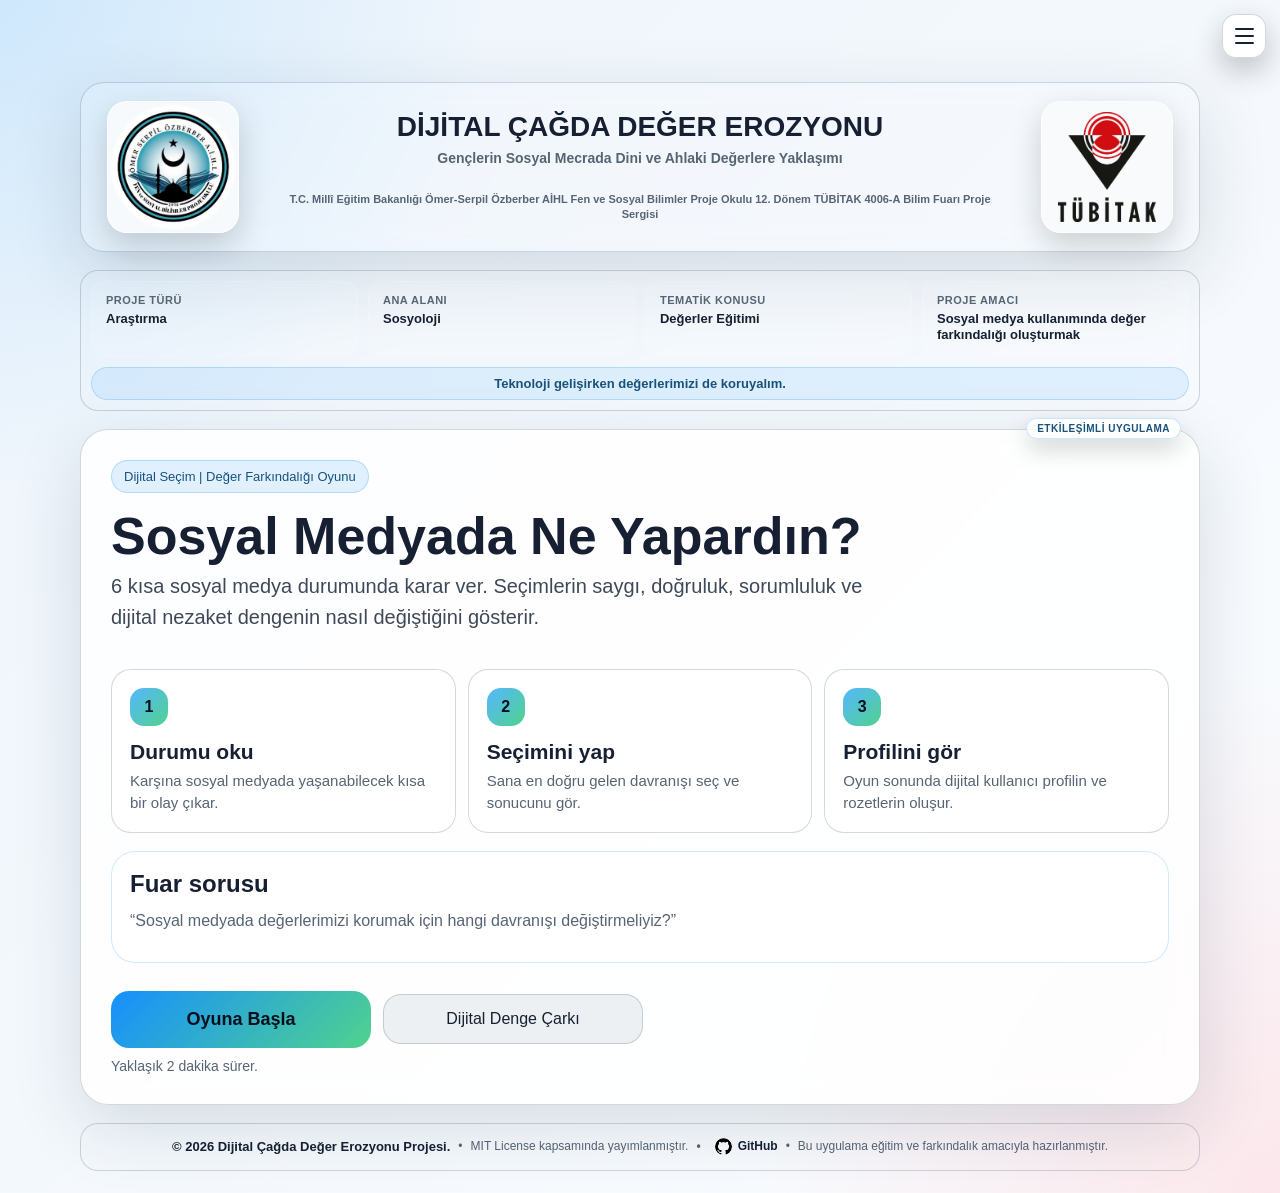
==== commit 1c5d1253: "Reorganize image assets and update references Move image assets into Images/ subfolders (Graphs, Ico" ====
--- a/index.html
+++ b/index.html
@@ -6,7 +6,7 @@
   <title>Dijital Çağda Değer Erozyonu | Dijital Seçim Oyunu</title>
   <link rel="stylesheet" href="css/style.css" />
 </head>
-<body data-theme="modern" data-color-mode="auto" data-color-scheme="dark">
+<body data-theme="modern" data-color-mode="auto" data-color-scheme="dark" data-text-size="100" data-sound="100">
   <button class="menu-toggle" id="settingsMenuToggle" type="button" aria-label="Görünüm ayarlarını aç" aria-controls="themeControls" aria-expanded="false" onclick="toggleSettingsMenu()">
     <span></span>
     <span></span>
@@ -36,19 +36,59 @@
         <button class="setting-option" type="button" role="option" data-setting-option="color" data-value="light" onclick="selectColorMode('light')">Aydınlık</button>
       </div>
     </div>
+
+    <div class="setting-range drawer-extra">
+      <div class="setting-range-head">
+        <span>Yazı Boyutu</span>
+        <b id="textSizeValue">100%</b>
+      </div>
+      <input class="range-control" id="textSizeRange" type="range" min="95" max="120" step="5" value="100" aria-label="Yazı boyutu" oninput="setTextSize(this.value)" />
+    </div>
+
+    <div class="setting-range drawer-extra">
+      <div class="setting-range-head">
+        <span>Ses Efektleri</span>
+        <b id="soundLevelValue">100%</b>
+      </div>
+      <input class="range-control" id="soundLevelRange" type="range" min="0" max="100" step="10" value="100" aria-label="Ses efekti seviyesi" oninput="setSoundLevel(this.value)" onchange="previewSoundSetting()" />
+    </div>
+
+    <div class="setting-info drawer-extra">
+      <button class="theme-toggle setting-action" id="howToToggle" type="button" aria-controls="howToPanel" aria-expanded="false" onclick="toggleHowTo()">Nasıl Oynanır?</button>
+      <div class="setting-info-panel" id="howToPanel" hidden>
+        <ol>
+          <li>Karşına çıkan sosyal medya durumunu oku.</li>
+          <li>Durumun hangi değer alanıyla ilgili olduğunu ve ipucunu incele.</li>
+          <li>Sana en doğru gelen davranışı seç.</li>
+          <li>Seçimin saygı, doğruluk, sorumluluk ve dijital nezaket puanlarına nasıl yansıdığını gör.</li>
+          <li>Devam Et butonuyla 6 rastgele senaryoyu tamamla.</li>
+          <li>Oyun sonunda dijital profilini, güçlü değerini, gelişecek değerini ve rozetlerini gör.</li>
+        </ol>
+        <p>Menüden ana menüye dönebilir ya da oyunu mevcut puanlarınla bitirebilirsin.</p>
+      </div>
+    </div>
+
+    <div class="setting-actions drawer-extra" aria-label="Oyun araçları">
+      <button class="theme-toggle setting-action" type="button" onclick="restartFromMenu()">Yeni Oyun Başlat</button>
+      <button class="theme-toggle setting-action" type="button" onclick="openBalanceWheel(true)">Dijital Denge Çarkı</button>
+      <button class="theme-toggle setting-action" id="homeMenuButton" type="button" onclick="goToMainMenu(true)" disabled>Ana Menü</button>
+      <button class="theme-toggle setting-action" id="finishMenuButton" type="button" onclick="finishFromMenu()" disabled>Oyunu Bitir</button>
+      <button class="theme-toggle setting-action" id="fullscreenButton" type="button" onclick="toggleFullscreen()">Tam Ekran</button>
+    </div>
   </div>
 
   <main class="app" data-screen="start">
     <header class="brand-strip" aria-label="Proje kurum logoları">
       <div class="logo-frame school-frame">
-        <img class="brand-logo" src="Logos/OSOAIHL_logo.png" alt="Okul logosu" />
+        <img class="brand-logo school-logo" src="Images/Logos/OSOAIHL_logo_with_soft_edge.png" alt="Okul logosu" />
       </div>
       <div class="brand-title">
         <strong id="brandMainTitle">DİJİTAL ÇAĞDA DEĞER EROZYONU</strong>
         <span id="brandSubTitle">Gençlerin Sosyal Mecrada Dini ve Ahlaki Değerlere Yaklaşımı</span>
+        <em>T.C. Millî Eğitim Bakanlığı Ömer-Serpil Özberber AİHL Fen ve Sosyal Bilimler Proje Okulu 12. Dönem TÜBİTAK 4006-A Bilim Fuarı Proje Sergisi</em>
       </div>
       <div class="logo-frame tubitak-frame">
-        <img class="brand-logo" src="Logos/tubitak_logo.png" alt="TÜBİTAK logosu" />
+        <img class="brand-logo" src="Images/Logos/tubitak_logo.png" alt="TÜBİTAK logosu" />
       </div>
     </header>
 
@@ -108,7 +148,53 @@
 
         <div class="start-action">
           <button class="primary" onclick="startGame()">Oyuna Başla</button>
+          <button class="ghost" onclick="openBalanceWheel(false)">Dijital Denge Çarkı</button>
           <span class="time-note">Yaklaşık 2 dakika sürer.</span>
+        </div>
+      </div>
+
+      <div id="balance-wheel" class="screen wheel-screen">
+        <span class="tag">Fuar Etkinliği | Dijital Denge</span>
+        <div class="wheel-layout">
+          <div class="wheel-copy">
+            <h1 class="result-title">Dijital Denge Çarkı</h1>
+            <p>
+              Çarkı çevir, sosyal medya kullanımını dengeleyen kısa bir görev seç.
+              Görevi standdan ayrılmadan ya da gün içinde tamamlayabilirsin.
+            </p>
+
+            <div class="wheel-result" aria-live="polite">
+              <span>Seçilen görev</span>
+              <strong id="wheelTask">Çarkı çevir ve görevini gör.</strong>
+              <p id="wheelNote">Görev çıkınca kısa öneri burada görünecek.</p>
+            </div>
+
+            <div class="wheel-stats" aria-label="Çark katılım bilgileri">
+              <div class="mini">Bugünkü Katılım <b id="wheelCompletionCount">0</b></div>
+              <div class="mini">Son Görev <b id="lastWheelTask">Henüz yok</b></div>
+            </div>
+
+            <div class="btns wheel-actions">
+              <button class="ghost" id="wheelCompleteButton" type="button" onclick="completeWheelTask()" disabled>Görevi Aldım</button>
+              <button class="ghost" type="button" onclick="goToMainMenu(false)">Ana Menü</button>
+            </div>
+          </div>
+
+          <div class="wheel-stage" aria-label="Dijital denge görev çarkı">
+            <div class="wheel-pointer" aria-hidden="true"></div>
+            <div class="wheel-shell" id="wheelShell">
+              <div class="balance-wheel" id="balanceWheel" role="img" aria-label="Altı görevden oluşan dijital denge çarkı"></div>
+              <div class="wheel-label-track" aria-hidden="true">
+                <span class="wheel-label wheel-label-1"><span>1 Saat</span></span>
+                <span class="wheel-label wheel-label-2"><span>Filtresiz</span></span>
+                <span class="wheel-label wheel-label-3"><span>Aile</span></span>
+                <span class="wheel-label wheel-label-4"><span>30 Dakika</span></span>
+                <span class="wheel-label wheel-label-5"><span>Yüz Yüze</span></span>
+                <span class="wheel-label wheel-label-6"><span>Bildirim</span></span>
+              </div>
+              <button class="wheel-center primary" id="wheelSpinButton" type="button" onclick="spinBalanceWheel()">Çarkı Çevir</button>
+            </div>
+          </div>
         </div>
       </div>
 
@@ -183,6 +269,7 @@
         <div class="notice" id="resultAdvice"></div>
         <div class="btns">
           <button class="primary" onclick="restartGame()">Tekrar Oyna</button>
+          <button class="ghost" onclick="goToMainMenu(false)">Ana Menü</button>
           <button class="ghost" onclick="window.print()">Sonucu Yazdır</button>
         </div>
       </div>
@@ -218,6 +305,13 @@
     <footer class="copyright-footer">
       <strong>© 2026 Dijital Çağda Değer Erozyonu Projesi.</strong>
       <span>MIT License kapsamında yayımlanmıştır.</span>
+      <a class="footer-github-link" href="https://github.com/Yusseter/dijital-cagda-deger-erozyonu" target="_blank" rel="noopener noreferrer" aria-label="GitHub deposunu aç">
+        <span class="footer-github-icons" aria-hidden="true">
+          <img class="footer-github-icon footer-github-icon-dark" src="Images/Icons/github_icon_white.png" alt="" />
+          <img class="footer-github-icon footer-github-icon-light" src="Images/Icons/github_icon_black.png" alt="" />
+        </span>
+        GitHub
+      </a>
       <span>Bu uygulama eğitim ve farkındalık amacıyla hazırlanmıştır.</span>
     </footer>
   </main>
--- a/css/style.css
+++ b/css/style.css
@@ -19,6 +19,7 @@
 body {
   margin: 0;
   min-height: 100vh;
+  --text-scale: 1;
   font-family: Arial, Helvetica, sans-serif;
   color: var(--text);
   background:
@@ -79,6 +80,15 @@
   background: rgba(255, 255, 255, 0.98);
 }
 
+body[data-theme="modern"][data-color-scheme="light"] .menu-toggle,
+body[data-theme="modern"][data-color-scheme="light"] .theme-controls {
+  background: rgba(255, 255, 255, 0.96);
+}
+
+body[data-theme="modern"][data-color-scheme="light"] .menu-toggle:hover {
+  background: #ffffff;
+}
+
 body[data-theme="modern"][data-color-scheme="light"] .setting-option[aria-selected="true"] {
   background: rgba(22, 143, 255, 0.12);
   color: #18527c;
@@ -102,6 +112,7 @@
 body[data-theme="modern"][data-color-scheme="light"] .play-step,
 body[data-theme="modern"][data-color-scheme="light"] .mini,
 body[data-theme="modern"][data-color-scheme="light"] .feedback-item,
+body[data-theme="modern"][data-color-scheme="light"] .wheel-result,
 body[data-theme="modern"][data-color-scheme="light"] .side-card {
   background: rgba(255, 255, 255, 0.72);
 }
@@ -146,6 +157,7 @@
   display: flex;
   align-items: center;
   justify-content: center;
+  overflow: hidden;
   background: rgba(248, 250, 252, 0.96);
   border: 1px solid rgba(255, 255, 255, 0.62);
   border-radius: 20px;
@@ -171,6 +183,11 @@
   height: 100%;
   object-fit: contain;
   display: block;
+}
+
+.school-logo {
+  transform: scale(1.35);
+  transform-origin: center;
 }
 
 .brand-title {
@@ -196,6 +213,18 @@
   font-size: 14px;
   font-weight: 700;
   line-height: 1.35;
+}
+
+.brand-title em {
+  display: block;
+  max-width: 720px;
+  margin: 24px auto 0;
+  color: var(--muted);
+  font-size: 11px;
+  font-style: normal;
+  font-weight: 800;
+  line-height: 1.35;
+  overflow-wrap: anywhere;
 }
 
 .project-meta {
@@ -248,27 +277,47 @@
 }
 
 .theme-controls {
-  display: inline-flex;
-  flex-wrap: wrap;
-  justify-content: center;
-  align-items: flex-start;
-  gap: 10px;
+  display: flex;
+  flex-direction: column;
+  align-items: stretch;
+  justify-content: flex-start;
+  gap: 12px;
   position: fixed;
-  top: 14px;
-  right: 14px;
-  z-index: 20;
+  top: 0;
+  right: 0;
+  bottom: 0;
+  width: min(360px, 86vw);
+  padding: 82px 18px 18px;
+  background: rgba(7, 17, 31, 0.94);
+  border-left: 1px solid var(--line);
+  box-shadow: -18px 0 48px rgba(0, 0, 0, 0.32);
+  backdrop-filter: blur(16px);
+  transform: translateX(104%);
+  opacity: 0;
+  pointer-events: none;
+  overflow-y: auto;
+  transition: transform 190ms ease, opacity 190ms ease;
+  z-index: 45;
+}
+
+body.settings-open .theme-controls {
+  transform: translateX(0);
+  opacity: 1;
+  pointer-events: auto;
 }
 
 .setting-select {
   position: relative;
+  width: 100%;
 }
 
 .theme-toggle {
   display: inline-flex;
   align-items: center;
   justify-content: center;
+  width: 100%;
   padding: 8px 12px;
-  border-radius: 999px;
+  border-radius: 12px;
   background: rgba(255, 255, 255, 0.10);
   border: 1px solid var(--line);
   color: var(--text);
@@ -280,7 +329,7 @@
 
 .setting-select-button {
   position: relative;
-  min-width: 148px;
+  min-width: 0;
   flex-direction: column;
   align-items: flex-start;
   gap: 2px;
@@ -318,11 +367,10 @@
 }
 
 .setting-options {
-  position: absolute;
-  top: calc(100% + 8px);
-  right: 0;
-  min-width: 100%;
+  position: static;
+  width: 100%;
   display: none;
+  margin-top: 8px;
   padding: 6px;
   border-radius: 16px;
   background: rgba(7, 17, 31, 0.94);
@@ -360,21 +408,157 @@
   color: #dbefff;
 }
 
+.setting-actions {
+  display: grid;
+  gap: 10px;
+}
+
+.setting-action {
+  width: 100%;
+  justify-content: center;
+  text-align: center;
+}
+
+.setting-range,
+.setting-info {
+  padding: 14px;
+  border-radius: 16px;
+  background: rgba(255, 255, 255, 0.08);
+  border: 1px solid var(--line);
+}
+
+.setting-range-head {
+  display: flex;
+  align-items: center;
+  justify-content: space-between;
+  gap: 12px;
+  margin-bottom: 12px;
+}
+
+.setting-range-head span {
+  color: var(--muted);
+  font-size: 11px;
+  font-weight: 800;
+  letter-spacing: 0.5px;
+  text-transform: uppercase;
+}
+
+.setting-range-head b {
+  color: var(--text);
+  font-size: 13px;
+}
+
+.range-control {
+  width: 100%;
+  accent-color: var(--accent);
+}
+
+.setting-info {
+  display: grid;
+  gap: 10px;
+}
+
+.setting-info-panel {
+  display: grid;
+  gap: 8px;
+  padding: 12px;
+  border-radius: 12px;
+  background: rgba(255, 255, 255, 0.08);
+  border: 1px solid var(--line);
+}
+
+.setting-info-panel[hidden] {
+  display: none;
+}
+
+.setting-info-panel ol {
+  margin: 0;
+  padding-left: 20px;
+  color: var(--text);
+  font-size: 13px;
+  line-height: 1.55;
+}
+
+.setting-info-panel p {
+  margin: 0;
+  font-size: 13px;
+}
+
 .theme-toggle:hover {
   transform: none;
   background: rgba(255, 255, 255, 0.16);
 }
 
-.menu-toggle,
+.menu-toggle {
+  position: fixed;
+  top: 14px;
+  right: 14px;
+  z-index: 50;
+  width: 44px;
+  height: 44px;
+  display: grid;
+  grid-template-rows: repeat(3, 2px);
+  align-content: center;
+  justify-content: center;
+  gap: 5px;
+  padding: 0;
+  border-radius: 14px;
+  background: rgba(7, 17, 31, 0.82);
+  border: 1px solid var(--line);
+  color: var(--text);
+  box-shadow: 0 12px 30px rgba(0, 0, 0, 0.24);
+  backdrop-filter: blur(12px);
+}
+
+.menu-toggle:hover {
+  transform: none;
+  background: rgba(7, 17, 31, 0.90);
+}
+
+.menu-toggle span {
+  width: 19px;
+  height: 2px;
+  display: block;
+  border-radius: 999px;
+  background: currentColor;
+  transition: transform 180ms ease, opacity 180ms ease;
+}
+
+body.settings-open .menu-toggle span:nth-child(1) {
+  transform: translateY(7px) rotate(45deg);
+}
+
+body.settings-open .menu-toggle span:nth-child(2) {
+  opacity: 0;
+}
+
+body.settings-open .menu-toggle span:nth-child(3) {
+  transform: translateY(-7px) rotate(-45deg);
+}
+
 .settings-backdrop {
-  display: none;
-}
-
-.app[data-screen="start"] .panel {
+  position: fixed;
+  inset: 0;
+  z-index: 35;
+  display: block;
+  background: rgba(0, 0, 0, 0.38);
+  opacity: 0;
+  pointer-events: none;
+  transition: opacity 180ms ease;
+}
+
+body.settings-open .settings-backdrop {
+  opacity: 1;
+  pointer-events: auto;
+}
+
+.app[data-screen="start"] .panel,
+.app[data-screen="balance-wheel"] .panel {
   grid-column: 1 / -1;
 }
 
-.app[data-screen="start"] .side {
+.app[data-screen="start"] .side,
+.app[data-screen="balance-wheel"] .side {
   display: none;
 }
 
@@ -440,15 +624,26 @@
 }
 
 .start-action {
-  display: grid;
-  gap: 10px;
+  display: flex;
+  flex-wrap: wrap;
+  align-items: center;
+  gap: 10px 12px;
   margin-top: 28px;
 }
 
+.start-action .primary,
+.start-action .ghost {
+  flex: 0 1 260px;
+  max-width: 360px;
+}
+
 .start-action .primary {
-  max-width: 360px;
   padding: 18px 22px;
   font-size: 18px;
+}
+
+.start-action .time-note {
+  flex-basis: 100%;
 }
 
 .time-note {
@@ -557,6 +752,15 @@
   border-color: rgba(255, 255, 255, 0.32);
 }
 
+button:disabled {
+  cursor: not-allowed;
+  opacity: 0.55;
+}
+
+button:disabled:hover {
+  transform: none;
+}
+
 .primary {
   background: linear-gradient(135deg, #168fff, #50d28d);
   border: 0;
@@ -826,6 +1030,230 @@
 .fuar-question {
   background: rgba(85, 183, 255, 0.13);
   border-color: rgba(85, 183, 255, 0.28);
+}
+
+.wheel-screen {
+  min-height: 560px;
+}
+
+.wheel-layout {
+  display: grid;
+  grid-template-columns: minmax(0, 0.95fr) minmax(320px, 1fr);
+  gap: 28px;
+  align-items: center;
+  margin-top: 18px;
+}
+
+.wheel-copy {
+  min-width: 0;
+}
+
+.wheel-result {
+  margin-top: 20px;
+  padding: 18px;
+  border-radius: 22px;
+  background: rgba(255, 255, 255, 0.08);
+  border: 1px solid var(--line);
+}
+
+.wheel-result span {
+  display: block;
+  color: var(--muted);
+  font-size: 12px;
+  font-weight: 800;
+  letter-spacing: 0.5px;
+  text-transform: uppercase;
+}
+
+.wheel-result strong {
+  display: block;
+  margin-top: 8px;
+  color: var(--text);
+  font-size: 26px;
+  line-height: 1.18;
+  overflow-wrap: anywhere;
+}
+
+.wheel-result p {
+  margin-bottom: 0;
+}
+
+.wheel-stats {
+  display: grid;
+  grid-template-columns: repeat(2, minmax(0, 1fr));
+  gap: 12px;
+  margin-top: 16px;
+}
+
+.wheel-stats .mini b {
+  font-size: 18px;
+  line-height: 1.2;
+  overflow-wrap: anywhere;
+}
+
+.wheel-actions {
+  grid-template-columns: repeat(2, minmax(0, 1fr));
+}
+
+.wheel-actions button {
+  text-align: center;
+}
+
+.wheel-stage {
+  position: relative;
+  min-height: 390px;
+  display: grid;
+  place-items: center;
+  padding: 28px 10px 10px;
+}
+
+.wheel-pointer {
+  position: absolute;
+  top: 2px;
+  left: 50%;
+  z-index: 3;
+  width: 0;
+  height: 0;
+  border-left: 18px solid transparent;
+  border-right: 18px solid transparent;
+  border-top: 32px solid #ffffff;
+  transform: translateX(-50%);
+  filter: drop-shadow(0 8px 12px rgba(0, 0, 0, 0.26));
+}
+
+.wheel-shell {
+  --wheel-label-offset: -136px;
+  --wheel-rotation: 0deg;
+  --wheel-counter-rotation: 0deg;
+  --wheel-spin-duration: 3200ms;
+  position: relative;
+  width: min(360px, 78vw);
+  aspect-ratio: 1;
+  cursor: grab;
+  touch-action: none;
+  user-select: none;
+}
+
+.balance-wheel,
+.wheel-label-track {
+  position: absolute;
+  inset: 0;
+  border-radius: 50%;
+  transform: rotate(var(--wheel-rotation));
+  transition: transform var(--wheel-spin-duration) cubic-bezier(0.12, 0.78, 0.15, 1);
+}
+
+.balance-wheel {
+  border-radius: 50%;
+  background:
+    radial-gradient(circle, rgba(255, 255, 255, 0.20) 0 16%, transparent 17%),
+    conic-gradient(from -30deg,
+      #168fff 0deg 60deg,
+      #50d28d 60deg 120deg,
+      #f5c84c 120deg 180deg,
+      #ff5f72 180deg 240deg,
+      #7c8cff 240deg 300deg,
+      #ff9f43 300deg 360deg);
+  border: 10px solid rgba(255, 255, 255, 0.18);
+  background-clip: padding-box;
+  box-shadow:
+    0 28px 70px rgba(0, 0, 0, 0.28),
+    inset 0 0 0 2px rgba(255, 255, 255, 0.24);
+}
+
+.balance-wheel::before,
+.balance-wheel::after {
+  content: "";
+  position: absolute;
+  inset: 50%;
+  width: 94%;
+  height: 2px;
+  background: rgba(255, 255, 255, 0.28);
+  transform-origin: left center;
+}
+
+.balance-wheel::before {
+  transform: rotate(60deg) translateX(-50%);
+}
+
+.balance-wheel::after {
+  transform: rotate(120deg) translateX(-50%);
+}
+
+.wheel-label {
+  --label-angle: 0deg;
+  position: absolute;
+  top: 50%;
+  left: 50%;
+  z-index: 2;
+  width: 82px;
+  min-height: 26px;
+  transform: translate(-50%, -50%) rotate(var(--label-angle)) translateY(var(--wheel-label-offset));
+}
+
+.wheel-label span {
+  width: 100%;
+  min-height: 26px;
+  display: grid;
+  place-items: center;
+  padding: 5px 7px;
+  border-radius: 999px;
+  background: rgba(7, 17, 31, 0.72);
+  color: #ffffff;
+  border: 1px solid rgba(255, 255, 255, 0.28);
+  font-size: 11px;
+  font-weight: 800;
+  line-height: 1.15;
+  text-align: center;
+  box-shadow: 0 8px 18px rgba(0, 0, 0, 0.18);
+  transform: rotate(var(--wheel-counter-rotation)) rotate(var(--label-counter-angle));
+  transition: transform var(--wheel-spin-duration) cubic-bezier(0.12, 0.78, 0.15, 1);
+}
+
+.wheel-shell.wheel-dragging {
+  cursor: grabbing;
+}
+
+.wheel-shell.wheel-dragging .balance-wheel,
+.wheel-shell.wheel-dragging .wheel-label-track,
+.wheel-shell.wheel-dragging .wheel-label span {
+  transition: none;
+}
+
+.wheel-label-1 { --label-angle: 0deg; --label-counter-angle: 0deg; }
+.wheel-label-2 { --label-angle: 60deg; --label-counter-angle: -60deg; }
+.wheel-label-3 { --label-angle: 120deg; --label-counter-angle: -120deg; }
+.wheel-label-4 { --label-angle: 180deg; --label-counter-angle: -180deg; }
+.wheel-label-5 { --label-angle: 240deg; --label-counter-angle: -240deg; }
+.wheel-label-6 { --label-angle: 300deg; --label-counter-angle: -300deg; }
+
+.wheel-center {
+  position: absolute;
+  top: 50%;
+  left: 50%;
+  z-index: 4;
+  width: 112px;
+  height: 112px;
+  display: grid;
+  place-items: center;
+  border-radius: 50%;
+  border: 4px solid rgba(255, 255, 255, 0.34);
+  padding: 12px;
+  font-size: 14px;
+  font-weight: 900;
+  line-height: 1.15;
+  text-align: center;
+  transform: translate(-50%, -50%);
+  box-shadow: 0 16px 32px rgba(0, 0, 0, 0.24);
+  cursor: pointer;
+}
+
+.wheel-center:hover {
+  transform: translate(-50%, -52%);
+}
+
+.wheel-center:disabled:hover {
+  transform: translate(-50%, -50%);
 }
 
 body[data-theme="formal"] {
@@ -965,6 +1393,10 @@
   font-weight: 800;
 }
 
+body[data-theme="formal"] .brand-title em {
+  color: #7e1f2b;
+}
+
 body[data-theme="formal"] .logo-frame {
   background: #ffffff;
   border: 2px solid rgba(19, 34, 78, 0.35);
@@ -1010,9 +1442,26 @@
   color: #7e1f2b;
 }
 
-body[data-theme="formal"] .theme-controls {
-  top: 14px;
-  right: 14px;
+body[data-theme="formal"] .setting-range,
+body[data-theme="formal"] .setting-info,
+body[data-theme="formal"] .setting-info-panel {
+  border: 2px solid rgba(37, 56, 111, 0.28);
+  border-radius: 8px;
+  background: rgba(255, 255, 255, 0.72);
+}
+
+body[data-theme="formal"] .setting-range-head span {
+  color: #7e1f2b;
+}
+
+body[data-theme="formal"] .setting-range-head b,
+body[data-theme="formal"] .setting-info-panel ol,
+body[data-theme="formal"] .setting-info-panel p {
+  color: #18213a;
+}
+
+body[data-theme="formal"] .setting-action {
+  color: #ffffff;
 }
 
 body[data-theme="formal"] h1,
@@ -1039,6 +1488,7 @@
 body[data-theme="formal"] .play-step,
 body[data-theme="formal"] .mini,
 body[data-theme="formal"] .feedback-item,
+body[data-theme="formal"] .wheel-result,
 body[data-theme="formal"] .side-card,
 body[data-theme="formal"] .scenario-card {
   background: rgba(255, 255, 255, 0.76);
@@ -1154,6 +1604,7 @@
 body[data-theme="formal"][data-color-scheme="dark"] .play-step,
 body[data-theme="formal"][data-color-scheme="dark"] .mini,
 body[data-theme="formal"][data-color-scheme="dark"] .feedback-item,
+body[data-theme="formal"][data-color-scheme="dark"] .wheel-result,
 body[data-theme="formal"][data-color-scheme="dark"] .side-card,
 body[data-theme="formal"][data-color-scheme="dark"] .scenario-card,
 body[data-theme="formal"][data-color-scheme="dark"] .copyright-footer {
@@ -1166,6 +1617,7 @@
 body[data-theme="formal"][data-color-scheme="dark"] h2,
 body[data-theme="formal"][data-color-scheme="dark"] h3,
 body[data-theme="formal"][data-color-scheme="dark"] .choice-title,
+body[data-theme="formal"][data-color-scheme="dark"] .wheel-result strong,
 body[data-theme="formal"][data-color-scheme="dark"] .play-step b,
 body[data-theme="formal"][data-color-scheme="dark"] .meta-item b,
 body[data-theme="formal"][data-color-scheme="dark"] .feedback-item b,
@@ -1174,6 +1626,7 @@
 }
 
 body[data-theme="formal"][data-color-scheme="dark"] .brand-title span,
+body[data-theme="formal"][data-color-scheme="dark"] .brand-title em,
 body[data-theme="formal"][data-color-scheme="dark"] p,
 body[data-theme="formal"][data-color-scheme="dark"] .hero-copy,
 body[data-theme="formal"][data-color-scheme="dark"] .meta-item span,
@@ -1234,6 +1687,20 @@
   color: #ffe2d9;
 }
 
+body[data-theme="formal"][data-color-scheme="dark"] .setting-range,
+body[data-theme="formal"][data-color-scheme="dark"] .setting-info,
+body[data-theme="formal"][data-color-scheme="dark"] .setting-info-panel {
+  background: rgba(247, 241, 223, 0.07);
+  border-color: rgba(247, 241, 223, 0.28);
+}
+
+body[data-theme="formal"][data-color-scheme="dark"] .setting-range-head span,
+body[data-theme="formal"][data-color-scheme="dark"] .setting-range-head b,
+body[data-theme="formal"][data-color-scheme="dark"] .setting-info-panel ol,
+body[data-theme="formal"][data-color-scheme="dark"] .setting-info-panel p {
+  color: #fff8e8;
+}
+
 body[data-theme="formal"][data-color-scheme="dark"] .decision-box {
   background: rgba(247, 241, 223, 0.08);
   border-color: rgba(247, 241, 223, 0.30);
@@ -1260,8 +1727,10 @@
 
 .copyright-footer {
   grid-column: 1 / -1;
-  display: grid;
-  gap: 5px;
+  display: flex;
+  align-items: center;
+  justify-content: center;
+  gap: 8px;
   padding: 14px 18px;
   border-radius: 18px;
   background: rgba(255, 255, 255, 0.06);
@@ -1272,9 +1741,103 @@
   text-align: center;
 }
 
+.copyright-footer > span::before,
+.footer-github-link::before {
+  content: "•";
+  margin-right: 8px;
+  color: var(--muted);
+}
+
+.footer-github-link {
+  display: inline-flex;
+  align-items: center;
+  gap: 6px;
+  color: var(--text);
+  font-weight: 800;
+  text-decoration: none;
+  white-space: nowrap;
+}
+
+.footer-github-link:hover {
+  color: var(--accent);
+}
+
+.footer-github-icons {
+  position: relative;
+  display: inline-grid;
+  place-items: center;
+  width: 17px;
+  height: 17px;
+}
+
+.footer-github-icon {
+  width: 17px;
+  height: 17px;
+  border-radius: 50%;
+  object-fit: contain;
+}
+
+.footer-github-icon-light {
+  display: none;
+}
+
+body[data-color-scheme="light"] .footer-github-icon-dark {
+  display: none;
+}
+
+body[data-color-scheme="light"] .footer-github-icon-light {
+  display: block;
+}
+
 .copyright-footer strong {
   color: var(--text);
   font-size: 13px;
+  white-space: nowrap;
+}
+
+body p {
+  font-size: calc(16px * var(--text-scale));
+}
+
+body button {
+  font-size: calc(16px * var(--text-scale));
+}
+
+body .hero-copy {
+  font-size: calc(20px * var(--text-scale));
+}
+
+body .decision-box p {
+  font-size: calc(19px * var(--text-scale));
+}
+
+body .choice-prompt strong {
+  font-size: calc(22px * var(--text-scale));
+}
+
+body .wheel-result strong {
+  font-size: calc(26px * var(--text-scale));
+}
+
+body .play-step b {
+  font-size: calc(21px * var(--text-scale));
+}
+
+body .play-step span:not(.step-number),
+body .feedback-item p,
+body .wheel-result p,
+body .side-card p,
+body .setting-info-panel ol,
+body .setting-info-panel p {
+  font-size: calc(15px * var(--text-scale));
+}
+
+body .meter-row,
+body .meta-item b,
+body .setting-option,
+body .setting-select-button b,
+body .setting-range-head b {
+  font-size: calc(13px * var(--text-scale));
 }
 
 @media (max-width: 860px) {
@@ -1285,59 +1848,8 @@
   }
   .app { grid-template-columns: 1fr; }
   .menu-toggle {
-    position: fixed;
     top: 10px;
     right: 10px;
-    z-index: 50;
-    width: 44px;
-    height: 44px;
-    display: grid;
-    grid-template-rows: repeat(3, 2px);
-    align-content: center;
-    justify-content: center;
-    gap: 5px;
-    padding: 0;
-    border-radius: 14px;
-    background: rgba(7, 17, 31, 0.82);
-    border: 1px solid var(--line);
-    color: var(--text);
-    box-shadow: 0 12px 30px rgba(0, 0, 0, 0.24);
-    backdrop-filter: blur(12px);
-  }
-  .menu-toggle:hover {
-    transform: none;
-    background: rgba(7, 17, 31, 0.90);
-  }
-  .menu-toggle span {
-    width: 19px;
-    height: 2px;
-    display: block;
-    border-radius: 999px;
-    background: currentColor;
-    transition: transform 180ms ease, opacity 180ms ease;
-  }
-  body.settings-open .menu-toggle span:nth-child(1) {
-    transform: translateY(7px) rotate(45deg);
-  }
-  body.settings-open .menu-toggle span:nth-child(2) {
-    opacity: 0;
-  }
-  body.settings-open .menu-toggle span:nth-child(3) {
-    transform: translateY(-7px) rotate(-45deg);
-  }
-  .settings-backdrop {
-    position: fixed;
-    inset: 0;
-    z-index: 35;
-    display: block;
-    background: rgba(0, 0, 0, 0.38);
-    opacity: 0;
-    pointer-events: none;
-    transition: opacity 180ms ease;
-  }
-  body.settings-open .settings-backdrop {
-    opacity: 1;
-    pointer-events: auto;
   }
   .brand-strip {
     grid-template-columns: 86px minmax(0, 1fr) 86px;
@@ -1361,6 +1873,10 @@
   }
   .brand-title strong { font-size: 18px; }
   .brand-title span { font-size: 12px; }
+  .brand-title em {
+    margin-top: 10px;
+    font-size: 9px;
+  }
   .project-meta {
     grid-template-columns: 1fr;
   }
@@ -1368,58 +1884,18 @@
     min-height: auto;
   }
   .theme-controls {
-    top: 0;
-    right: 0;
-    bottom: 0;
     width: min(82vw, 290px);
-    max-width: none;
-    flex-direction: column;
-    align-items: stretch;
-    justify-content: flex-start;
-    gap: 12px;
     padding: 72px 16px 18px;
-    background: rgba(7, 17, 31, 0.94);
-    border-left: 1px solid var(--line);
-    box-shadow: -18px 0 48px rgba(0, 0, 0, 0.32);
-    backdrop-filter: blur(16px);
-    transform: translateX(104%);
-    opacity: 0;
-    pointer-events: none;
-    transition: transform 190ms ease, opacity 190ms ease;
-    z-index: 45;
-  }
-  body.settings-open .theme-controls {
-    transform: translateX(0);
-    opacity: 1;
-    pointer-events: auto;
   }
   .theme-toggle {
-    width: 100%;
-    justify-content: center;
     padding: 12px 13px;
     font-size: 13px;
-    border-radius: 12px;
-  }
-  .setting-select {
-    width: 100%;
+  }
+  .setting-actions {
+    display: grid;
   }
   .setting-select-button {
-    min-width: 0;
-    align-items: flex-start;
     padding-right: 38px;
-  }
-  .setting-options {
-    position: static;
-    width: 100%;
-    margin-top: 8px;
-    box-shadow: none;
-  }
-  body[data-color-scheme="light"] .menu-toggle,
-  body[data-color-scheme="light"] .theme-controls {
-    background: rgba(255, 255, 255, 0.96);
-  }
-  body[data-color-scheme="light"] .menu-toggle:hover {
-    background: #ffffff;
   }
   h1 { font-size: 38px; }
   .result-title { font-size: 34px; }
@@ -1427,15 +1903,47 @@
     min-height: auto;
   }
   .play-steps,
-  .result-summary {
+  .result-summary,
+  .wheel-layout,
+  .wheel-stats,
+  .wheel-actions {
     grid-template-columns: 1fr;
   }
   .play-step {
     min-height: auto;
   }
   .hero-copy { font-size: 17px; }
+  .start-action {
+    display: grid;
+  }
   .start-action .primary {
     max-width: none;
+  }
+  .start-action .ghost {
+    max-width: none;
+  }
+  .wheel-screen {
+    min-height: auto;
+  }
+  .wheel-stage {
+    min-height: 330px;
+    padding-top: 26px;
+  }
+  .wheel-shell {
+    --wheel-label-offset: -118px;
+    width: min(320px, 82vw);
+  }
+  .wheel-label {
+    width: 74px;
+  }
+  .wheel-label span {
+    font-size: 10px;
+  }
+  .wheel-result strong {
+    font-size: 22px;
+  }
+  body .wheel-result strong {
+    font-size: calc(22px * var(--text-scale));
   }
   .scenario-head {
     align-items: flex-start;
@@ -1444,6 +1952,20 @@
   .choice-prompt strong { font-size: 20px; }
   .panel, .side { border-radius: 22px; padding: 22px; }
   .score-box { grid-template-columns: 1fr; }
+  body .hero-copy { font-size: calc(17px * var(--text-scale)); }
+  body .decision-box p { font-size: calc(17px * var(--text-scale)); }
+  body .choice-prompt strong { font-size: calc(20px * var(--text-scale)); }
+  .copyright-footer {
+    display: grid;
+    gap: 5px;
+  }
+  .copyright-footer > span::before,
+  .footer-github-link::before {
+    content: none;
+  }
+  .copyright-footer strong {
+    white-space: normal;
+  }
 }
 
 @media print {
@@ -1477,6 +1999,7 @@
   .menu-toggle,
   .settings-backdrop,
   #start,
+  #balance-wheel,
   #game,
   #feedback {
     display: none !important;
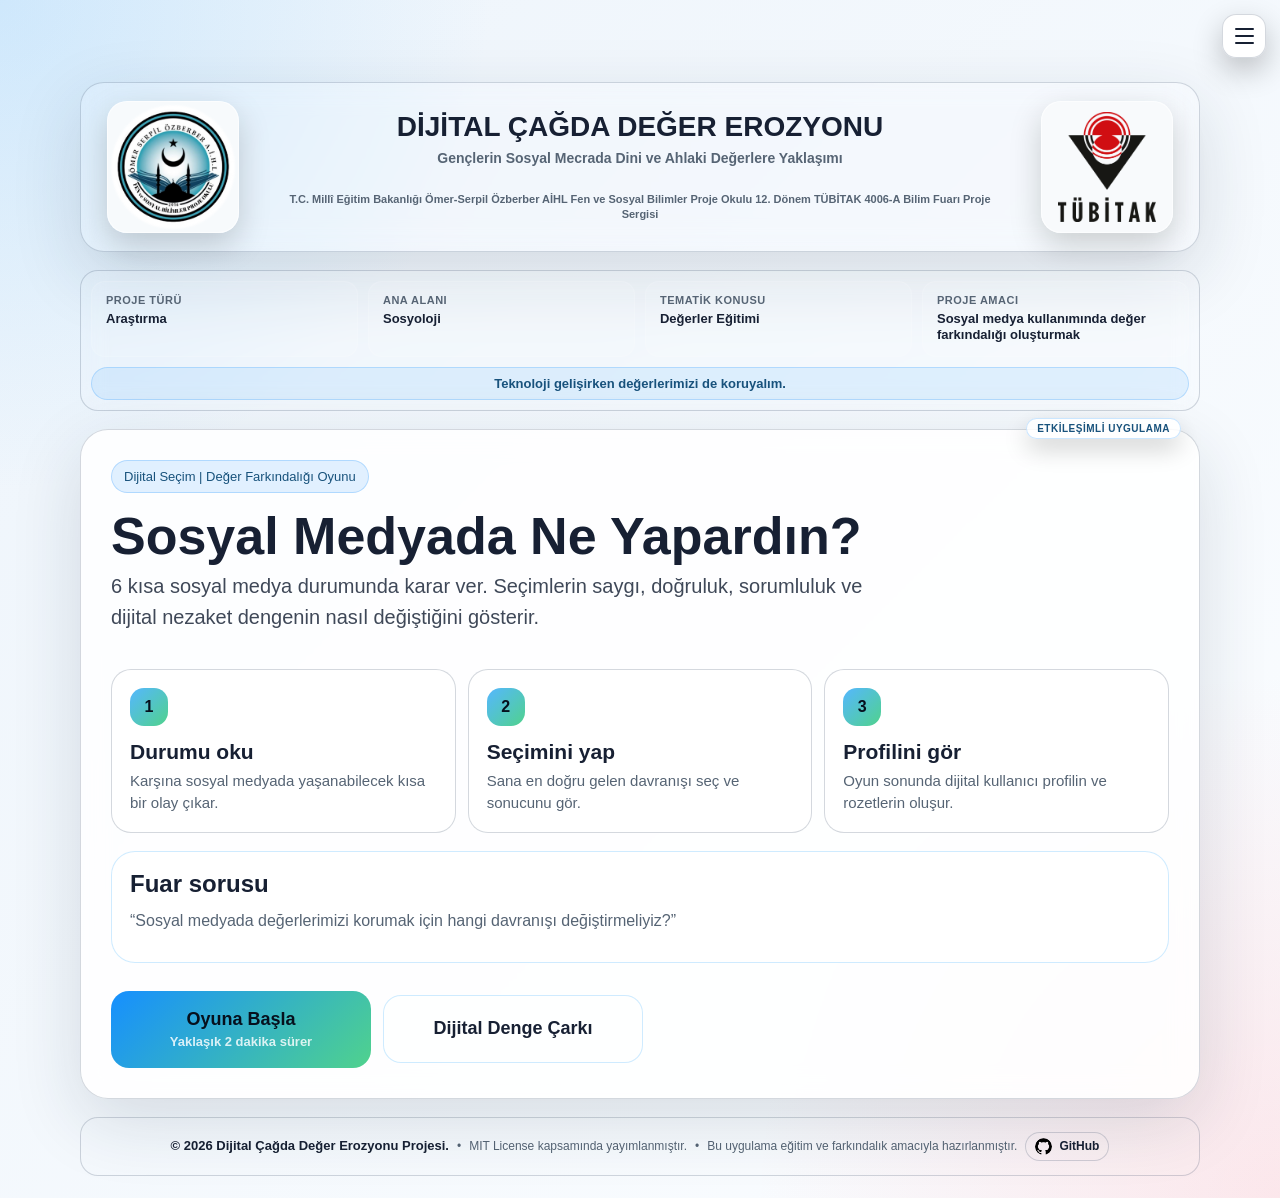
==== commit e5ba85cb: "Add routing fallbacks, dev-server and UI tweaks Add client- and server-side routing support and smal" ====
--- a/index.html
+++ b/index.html
@@ -64,15 +64,12 @@
           <li>Devam Et butonuyla 6 rastgele senaryoyu tamamla.</li>
           <li>Oyun sonunda dijital profilini, güçlü değerini, gelişecek değerini ve rozetlerini gör.</li>
         </ol>
-        <p>Menüden ana menüye dönebilir ya da oyunu mevcut puanlarınla bitirebilirsin.</p>
+        <p>Menüden ana menüye dönebilir, oyun sırasında sağ panelden oyunu mevcut puanlarınla bitirebilirsin.</p>
       </div>
     </div>
 
     <div class="setting-actions drawer-extra" aria-label="Oyun araçları">
-      <button class="theme-toggle setting-action" type="button" onclick="restartFromMenu()">Yeni Oyun Başlat</button>
-      <button class="theme-toggle setting-action" type="button" onclick="openBalanceWheel(true)">Dijital Denge Çarkı</button>
       <button class="theme-toggle setting-action" id="homeMenuButton" type="button" onclick="goToMainMenu(true)" disabled>Ana Menü</button>
-      <button class="theme-toggle setting-action" id="finishMenuButton" type="button" onclick="finishFromMenu()" disabled>Oyunu Bitir</button>
       <button class="theme-toggle setting-action" id="fullscreenButton" type="button" onclick="toggleFullscreen()">Tam Ekran</button>
     </div>
   </div>
@@ -147,9 +144,11 @@
         </div>
 
         <div class="start-action">
-          <button class="primary" onclick="startGame()">Oyuna Başla</button>
+          <button class="primary start-game-button" onclick="startGame()">
+            <span>Oyuna Başla</span>
+            <small>Yaklaşık 2 dakika sürer</small>
+          </button>
           <button class="ghost" onclick="openBalanceWheel(false)">Dijital Denge Çarkı</button>
-          <span class="time-note">Yaklaşık 2 dakika sürer.</span>
         </div>
       </div>
 
@@ -222,6 +221,10 @@
               <span class="post-chip" id="postCategory">Sosyal medya</span>
               <strong id="postTitle">Sosyal medya bildirimi</strong>
               <small id="postText"></small>
+              <div class="scenario-insight">
+                <span>Dijital denge ipucu</span>
+                <p id="currentInsight">Oyuna başlayınca her seçimin hangi değeri etkilediği burada görünecek.</p>
+              </div>
             </div>
           </div>
         </div>
@@ -297,22 +300,23 @@
       </div>
 
       <div class="side-card">
-        <h3>Anlık kazanım</h3>
-        <p id="currentInsight">Oyuna başlayınca her seçimin hangi değeri etkilediği burada görünecek.</p>
+        <h3>Oyun kontrolü</h3>
+        <p id="gameControlStatus">Oyuna başlayınca kalan senaryo ve bitirme seçeneği burada görünür.</p>
+        <button class="ghost side-finish-button" id="sideFinishButton" type="button" onclick="finishFromMenu()" hidden>Oyunu Bitir</button>
       </div>
     </aside>
 
     <footer class="copyright-footer">
       <strong>© 2026 Dijital Çağda Değer Erozyonu Projesi.</strong>
       <span>MIT License kapsamında yayımlanmıştır.</span>
-      <a class="footer-github-link" href="https://github.com/Yusseter/dijital-cagda-deger-erozyonu" target="_blank" rel="noopener noreferrer" aria-label="GitHub deposunu aç">
+      <span>Bu uygulama eğitim ve farkındalık amacıyla hazırlanmıştır.</span>
+      <a class="footer-github-link" id="github" href="https://github.com/Yusseter/dijital-cagda-deger-erozyonu" target="_blank" rel="noopener noreferrer" aria-label="GitHub deposunu aç">
         <span class="footer-github-icons" aria-hidden="true">
           <img class="footer-github-icon footer-github-icon-dark" src="Images/Icons/github_icon_white.png" alt="" />
           <img class="footer-github-icon footer-github-icon-light" src="Images/Icons/github_icon_black.png" alt="" />
         </span>
         GitHub
       </a>
-      <span>Bu uygulama eğitim ve farkındalık amacıyla hazırlanmıştır.</span>
     </footer>
   </main>
 
--- a/css/style.css
+++ b/css/style.css
@@ -635,20 +635,33 @@
 .start-action .ghost {
   flex: 0 1 260px;
   max-width: 360px;
-}
-
-.start-action .primary {
+  min-height: 68px;
+  display: inline-flex;
+  align-items: center;
+  justify-content: center;
   padding: 18px 22px;
+  border-radius: 18px;
   font-size: 18px;
-}
-
-.start-action .time-note {
-  flex-basis: 100%;
-}
-
-.time-note {
-  color: var(--muted);
-  font-size: 14px;
+  font-weight: 800;
+  line-height: 1.2;
+  text-align: center;
+}
+
+.start-action .ghost {
+  background: rgba(255, 255, 255, 0.10);
+  border-color: rgba(85, 183, 255, 0.28);
+}
+
+.start-game-button {
+  flex-direction: column;
+  gap: 4px;
+}
+
+.start-game-button small {
+  color: rgba(255, 255, 255, 0.82);
+  font-size: 13px;
+  font-weight: 700;
+  line-height: 1.2;
 }
 
 .panel, .side {
@@ -866,7 +879,11 @@
 }
 
 .post strong { display: block; margin-bottom: 8px; }
-.post small { color: var(--muted); }
+.post small {
+  display: block;
+  color: var(--muted);
+  line-height: 1.45;
+}
 
 .post-chip {
   display: inline-flex;
@@ -922,6 +939,44 @@
   margin-top: 5px;
   color: var(--muted);
   font-size: 14px;
+}
+
+.scenario-insight {
+  margin-top: 16px;
+  padding: 14px 16px;
+  border-radius: 18px;
+  background: rgba(85, 183, 255, 0.12);
+  border: 1px solid rgba(85, 183, 255, 0.28);
+}
+
+.scenario-insight span {
+  display: block;
+  color: #cfeeff;
+  font-size: 12px;
+  font-weight: 800;
+  letter-spacing: 0.5px;
+  text-transform: uppercase;
+}
+
+.scenario-insight p {
+  margin: 6px 0 0;
+  color: var(--text);
+  font-size: 15px;
+  line-height: 1.5;
+}
+
+.post .scenario-insight {
+  margin-top: 14px;
+  padding: 12px 13px;
+  border-radius: 14px;
+}
+
+.post .scenario-insight span {
+  font-size: 11px;
+}
+
+.post .scenario-insight p {
+  font-size: calc(14px * var(--text-scale));
 }
 
 .meter { margin: 16px 0; }
@@ -1025,6 +1080,17 @@
 .side-card p {
   margin: 0;
   font-size: 14px;
+}
+
+.side-finish-button {
+  width: 100%;
+  margin-top: 14px;
+  text-align: center;
+  font-weight: 800;
+}
+
+.side-finish-button[hidden] {
+  display: none;
 }
 
 .fuar-question {
@@ -1538,11 +1604,20 @@
 
 body[data-theme="formal"] .choice-prompt,
 body[data-theme="formal"] .notice,
-body[data-theme="formal"] .fuar-question {
+body[data-theme="formal"] .fuar-question,
+body[data-theme="formal"] .scenario-insight {
   background: rgba(176, 47, 58, 0.08);
   border: 2px solid rgba(176, 47, 58, 0.28);
   color: #5f1f26;
   border-radius: 8px;
+}
+
+body[data-theme="formal"] .scenario-insight span {
+  color: #7e1f2b;
+}
+
+body[data-theme="formal"] .scenario-insight p {
+  color: #111827;
 }
 
 body[data-theme="formal"] .bar {
@@ -1637,9 +1712,15 @@
 body[data-theme="formal"][data-color-scheme="dark"] .project-slogan,
 body[data-theme="formal"][data-color-scheme="dark"] .choice-prompt,
 body[data-theme="formal"][data-color-scheme="dark"] .notice,
-body[data-theme="formal"][data-color-scheme="dark"] .fuar-question {
+body[data-theme="formal"][data-color-scheme="dark"] .fuar-question,
+body[data-theme="formal"][data-color-scheme="dark"] .scenario-insight {
   background: rgba(176, 47, 58, 0.14);
   border-color: rgba(247, 241, 223, 0.24);
+  color: #ffe2d9;
+}
+
+body[data-theme="formal"][data-color-scheme="dark"] .scenario-insight span,
+body[data-theme="formal"][data-color-scheme="dark"] .scenario-insight p {
   color: #ffe2d9;
 }
 
@@ -1741,8 +1822,7 @@
   text-align: center;
 }
 
-.copyright-footer > span::before,
-.footer-github-link::before {
+.copyright-footer > span::before {
   content: "•";
   margin-right: 8px;
   color: var(--muted);
@@ -1751,7 +1831,11 @@
 .footer-github-link {
   display: inline-flex;
   align-items: center;
-  gap: 6px;
+  gap: 7px;
+  padding: 5px 9px;
+  border-radius: 999px;
+  background: rgba(255, 255, 255, 0.06);
+  border: 1px solid var(--line);
   color: var(--text);
   font-weight: 800;
   text-decoration: none;
@@ -1759,7 +1843,9 @@
 }
 
 .footer-github-link:hover {
-  color: var(--accent);
+  color: var(--text);
+  background: rgba(85, 183, 255, 0.16);
+  border-color: rgba(85, 183, 255, 0.34);
 }
 
 .footer-github-icons {
@@ -1813,6 +1899,10 @@
 
 body .choice-prompt strong {
   font-size: calc(22px * var(--text-scale));
+}
+
+body .scenario-insight p {
+  font-size: calc(15px * var(--text-scale));
 }
 
 body .wheel-result strong {
